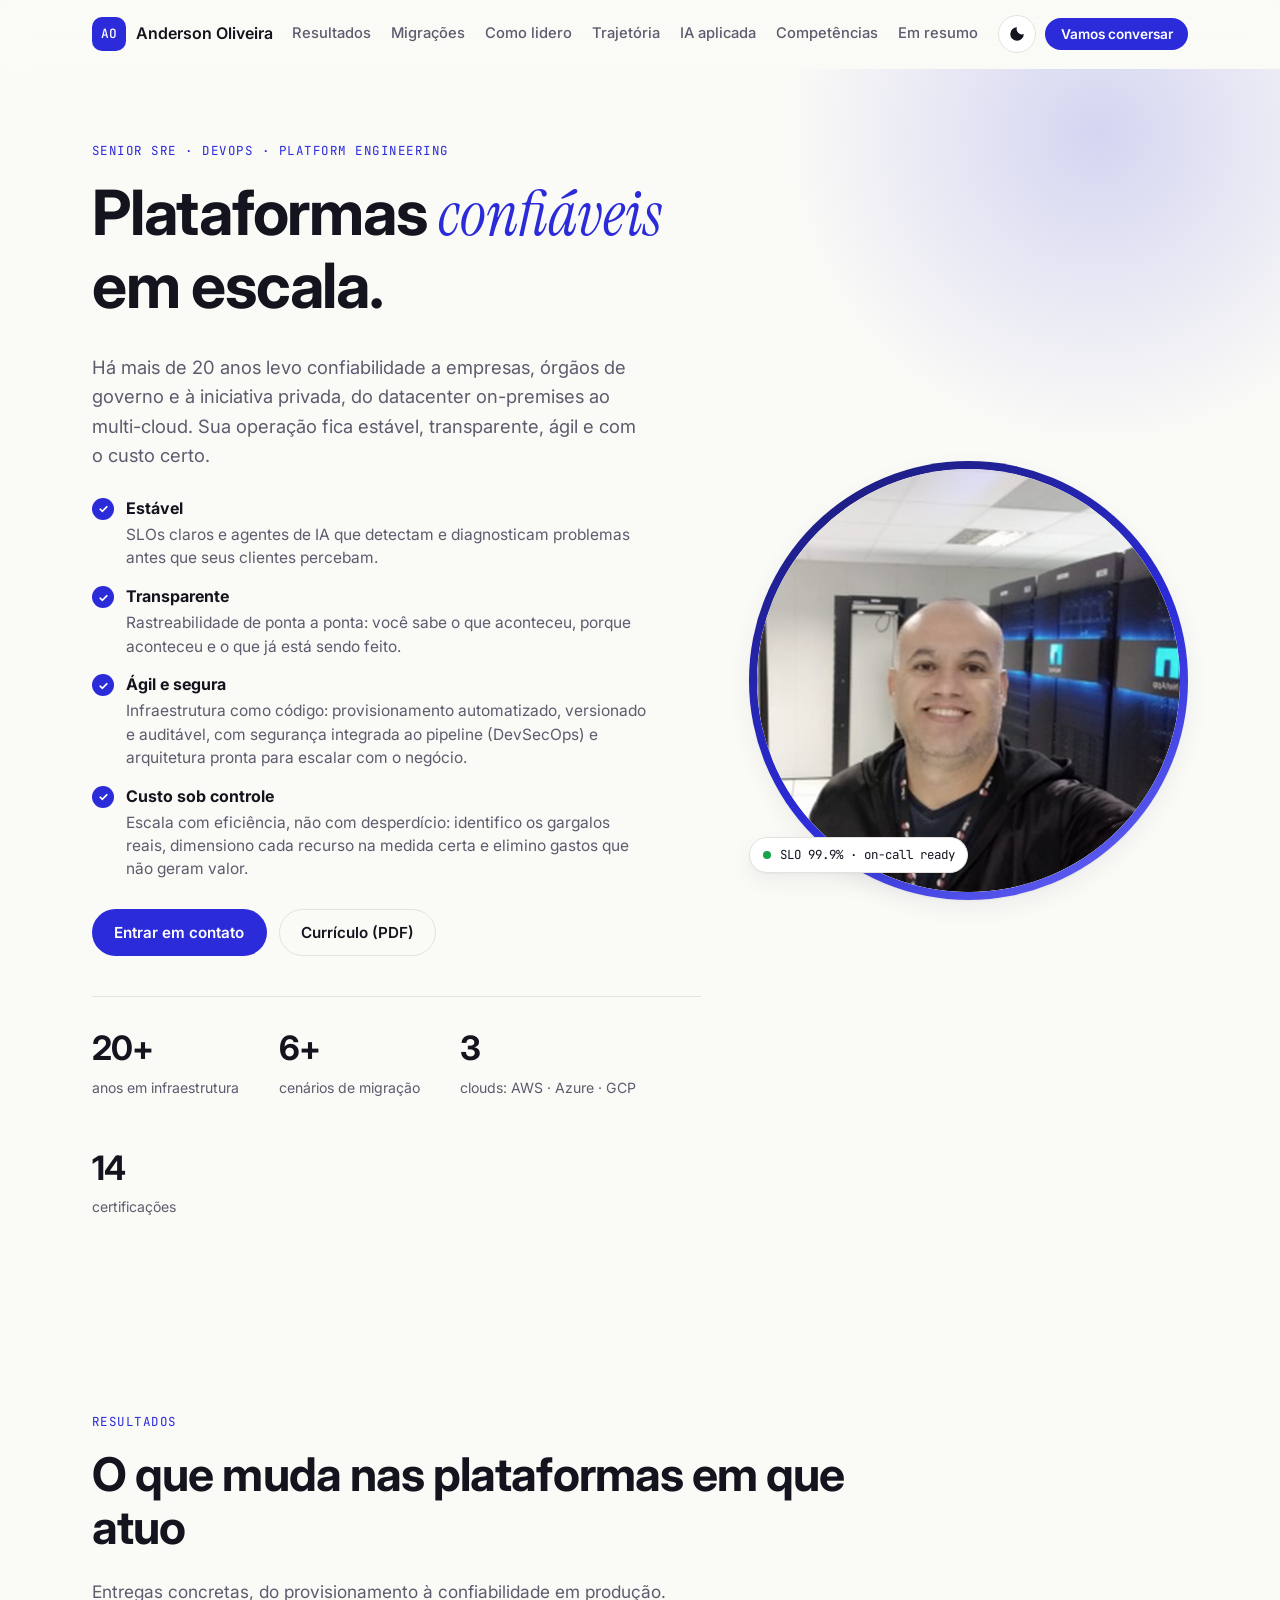
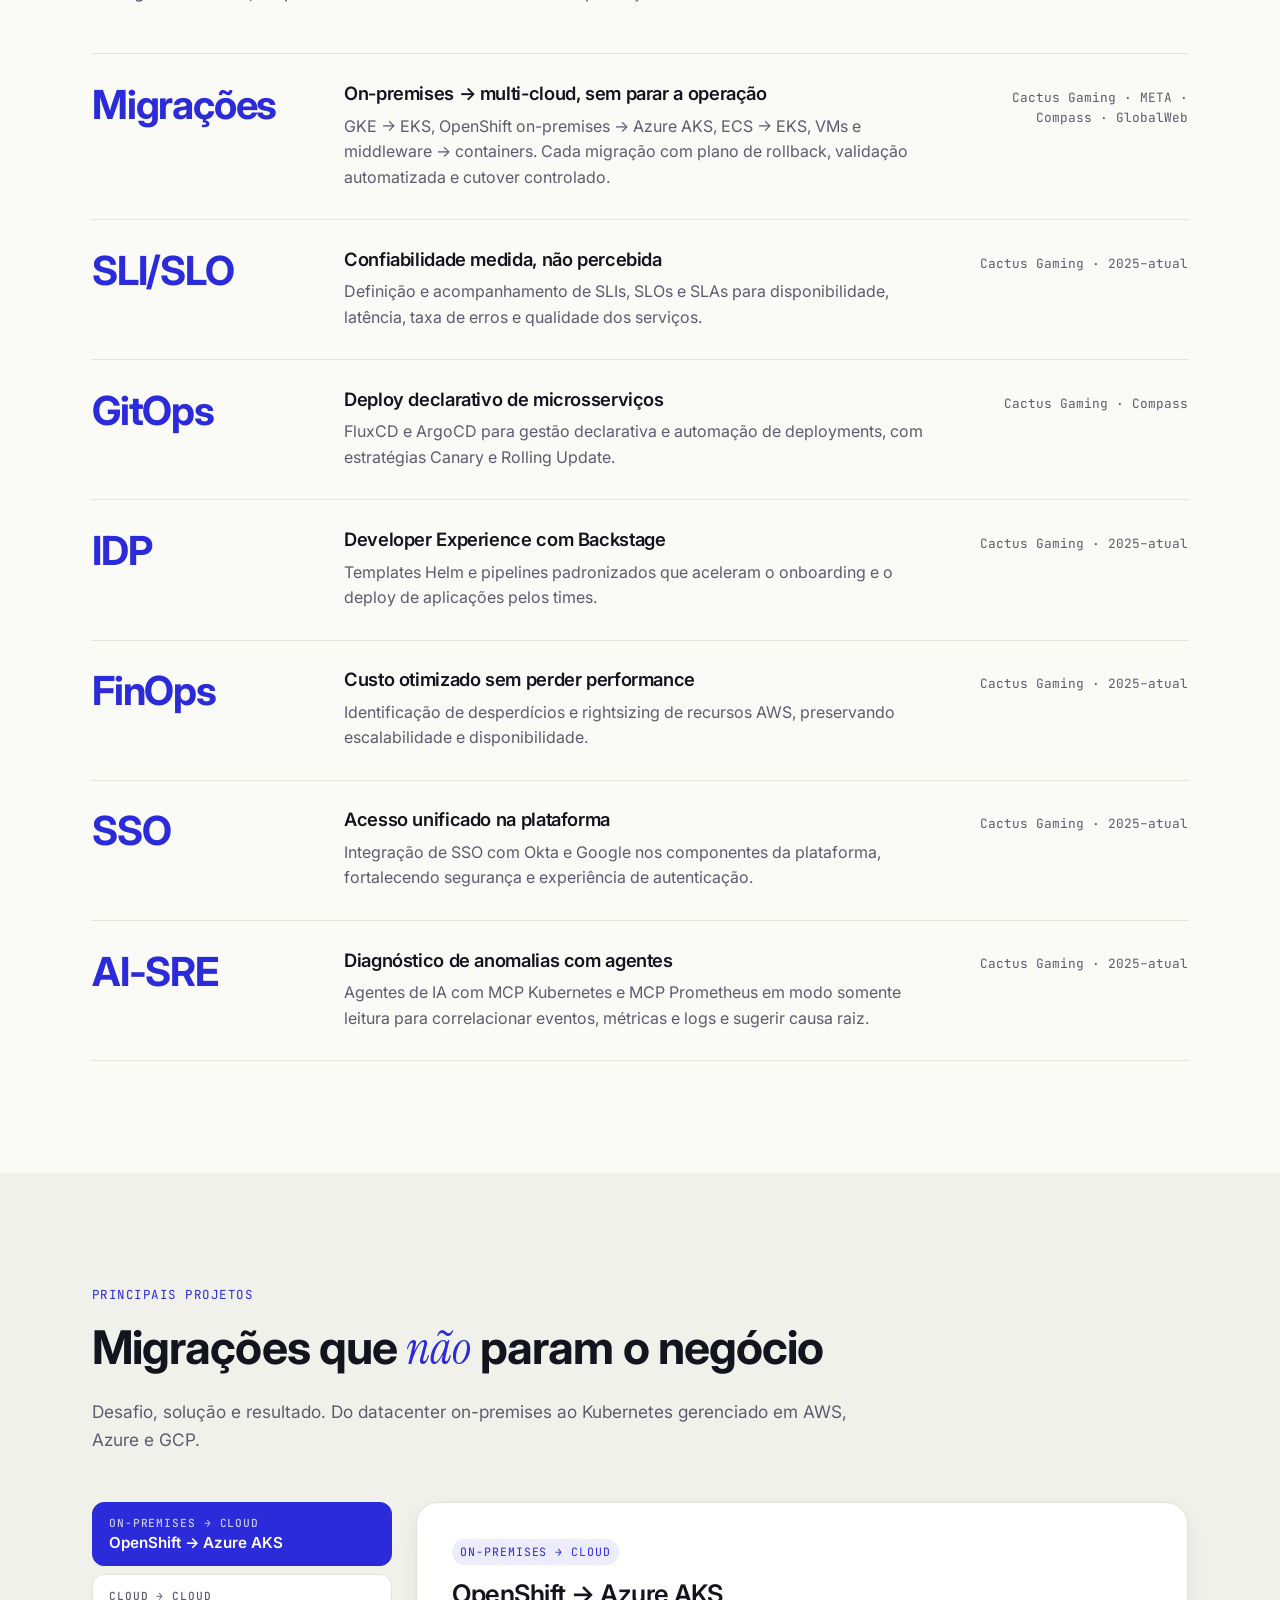
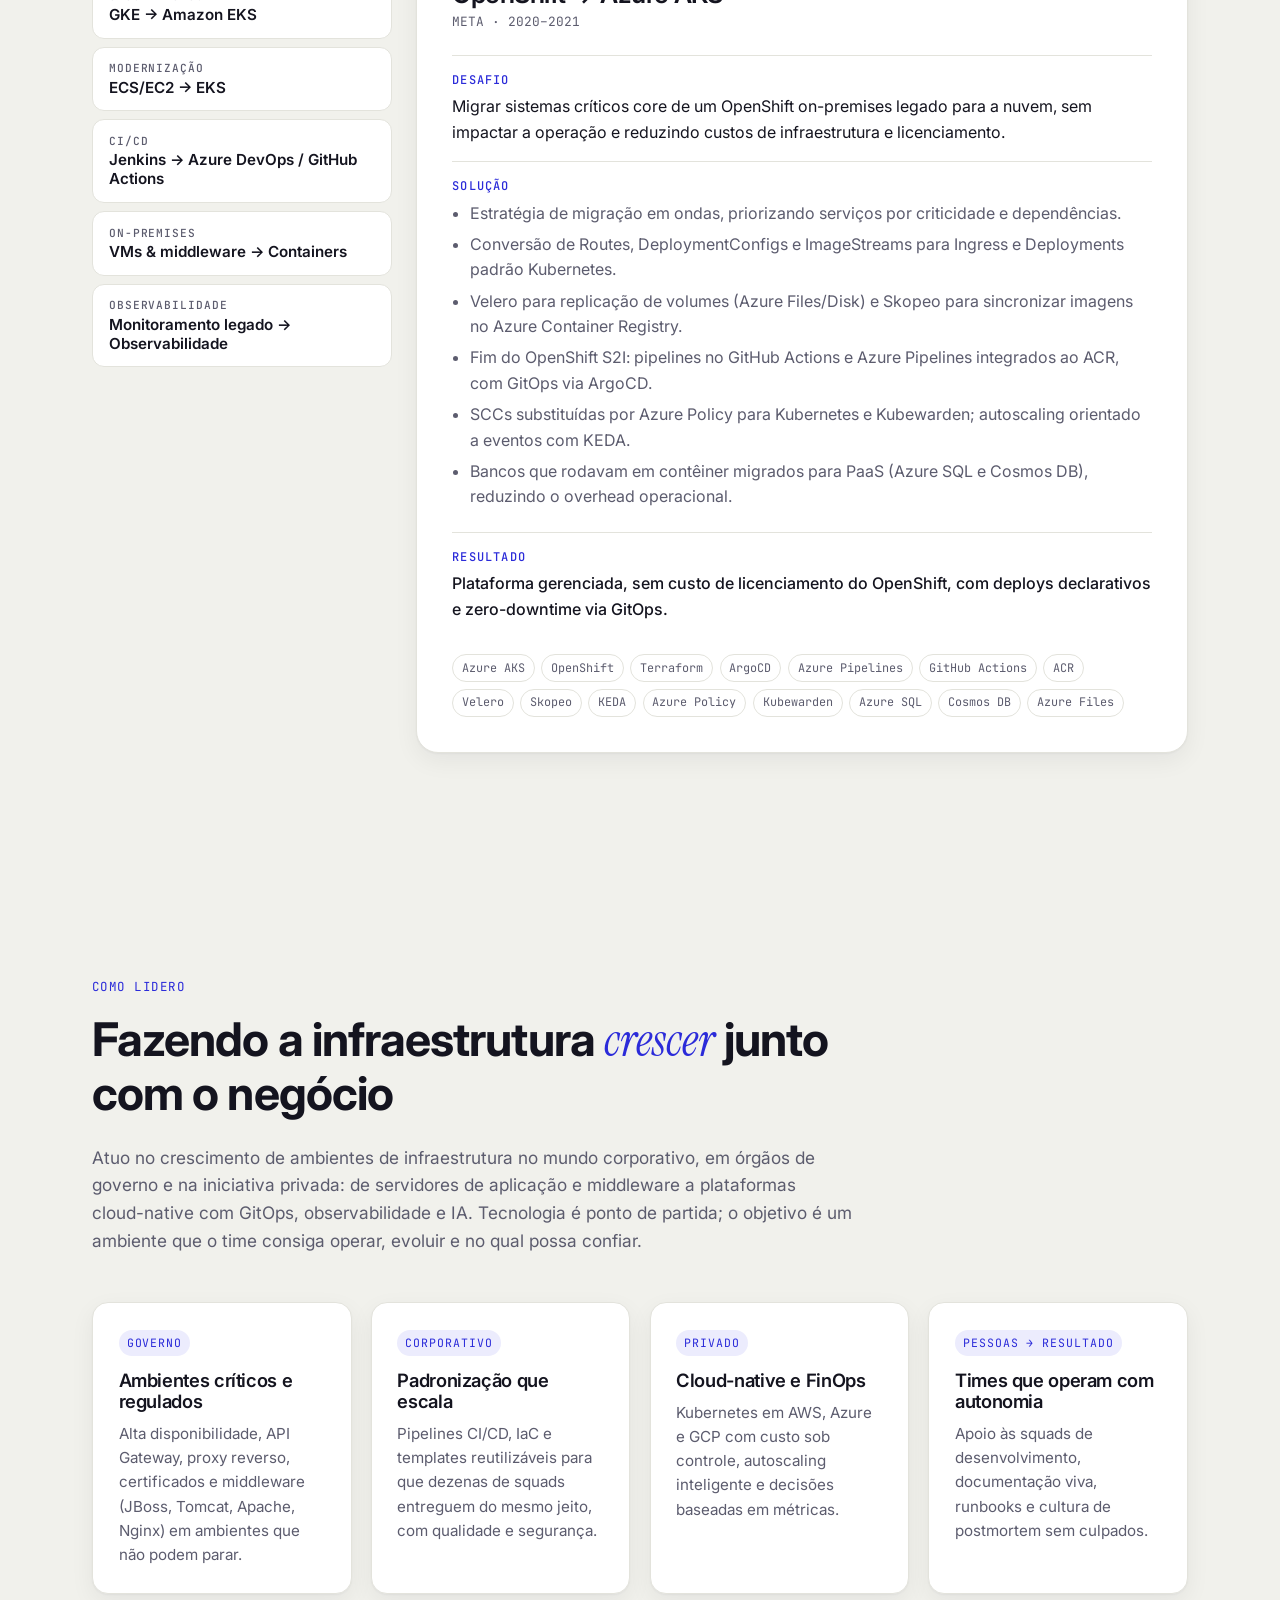
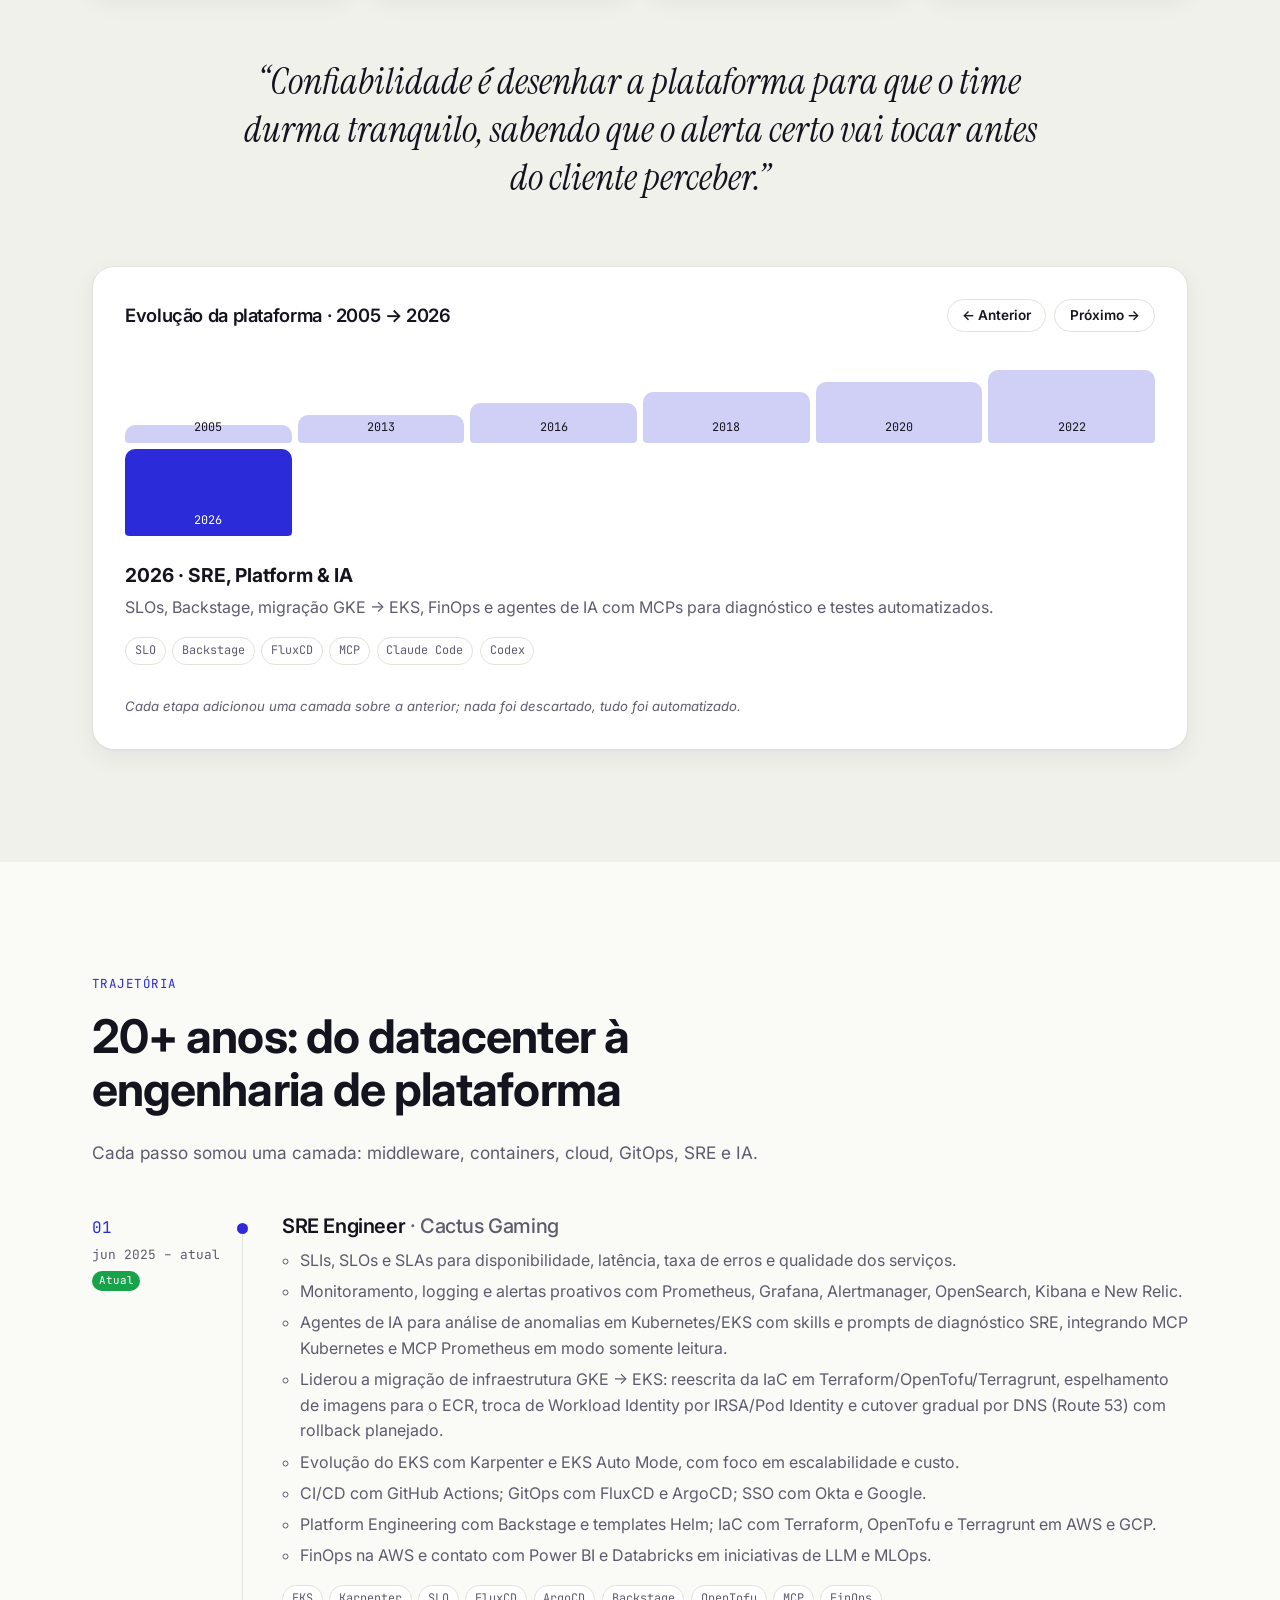
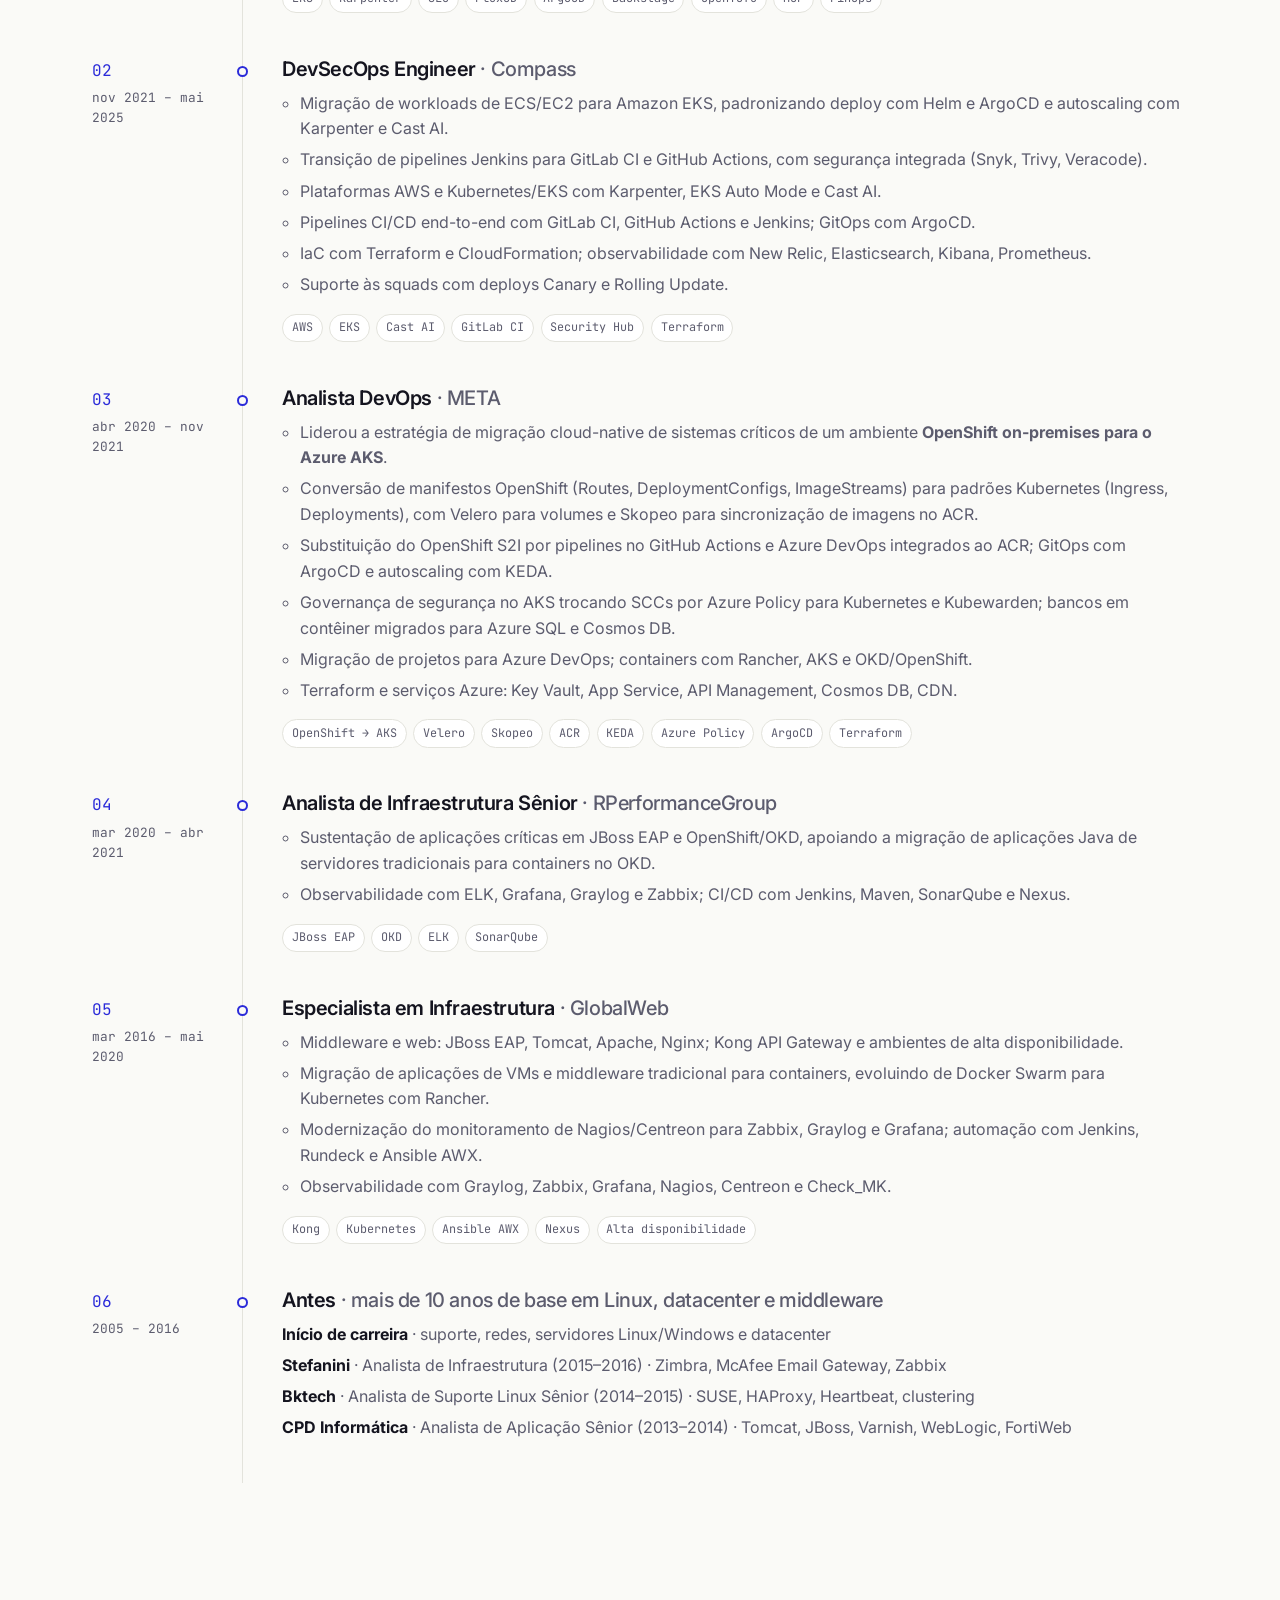
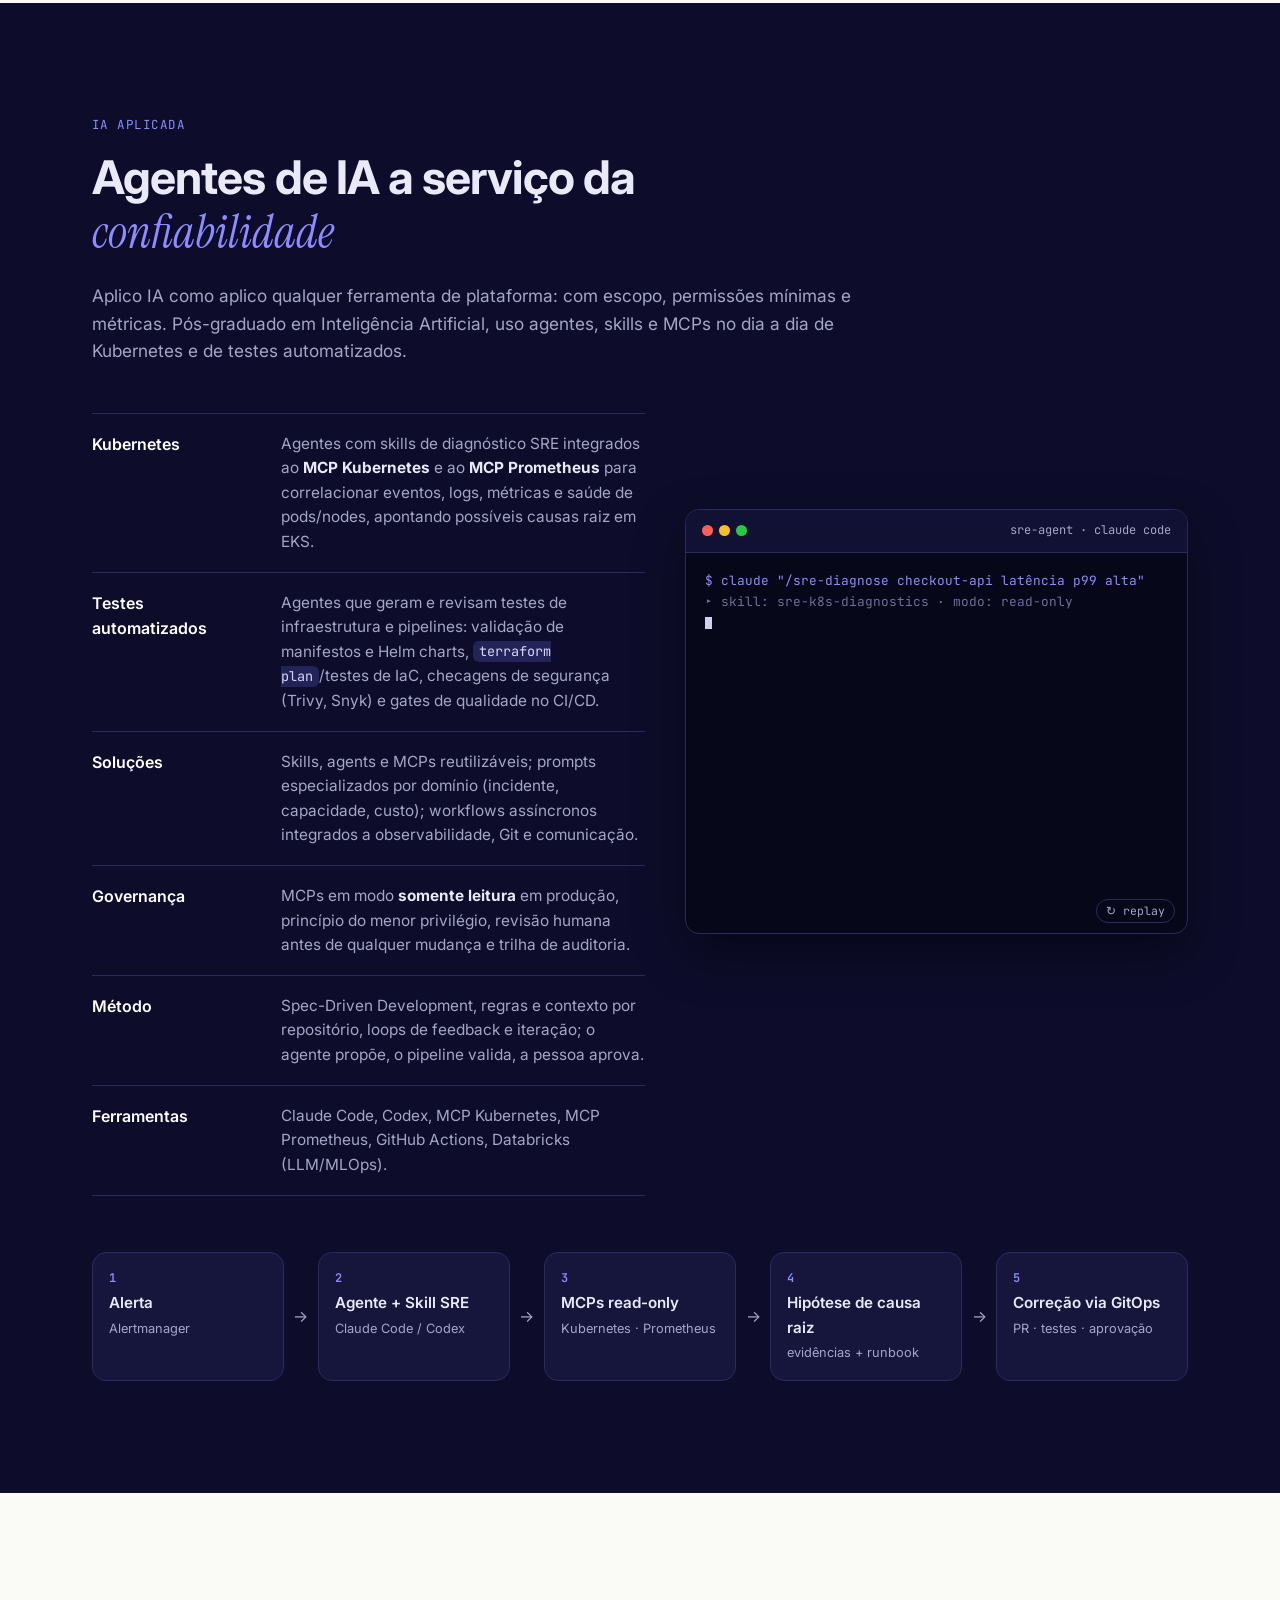
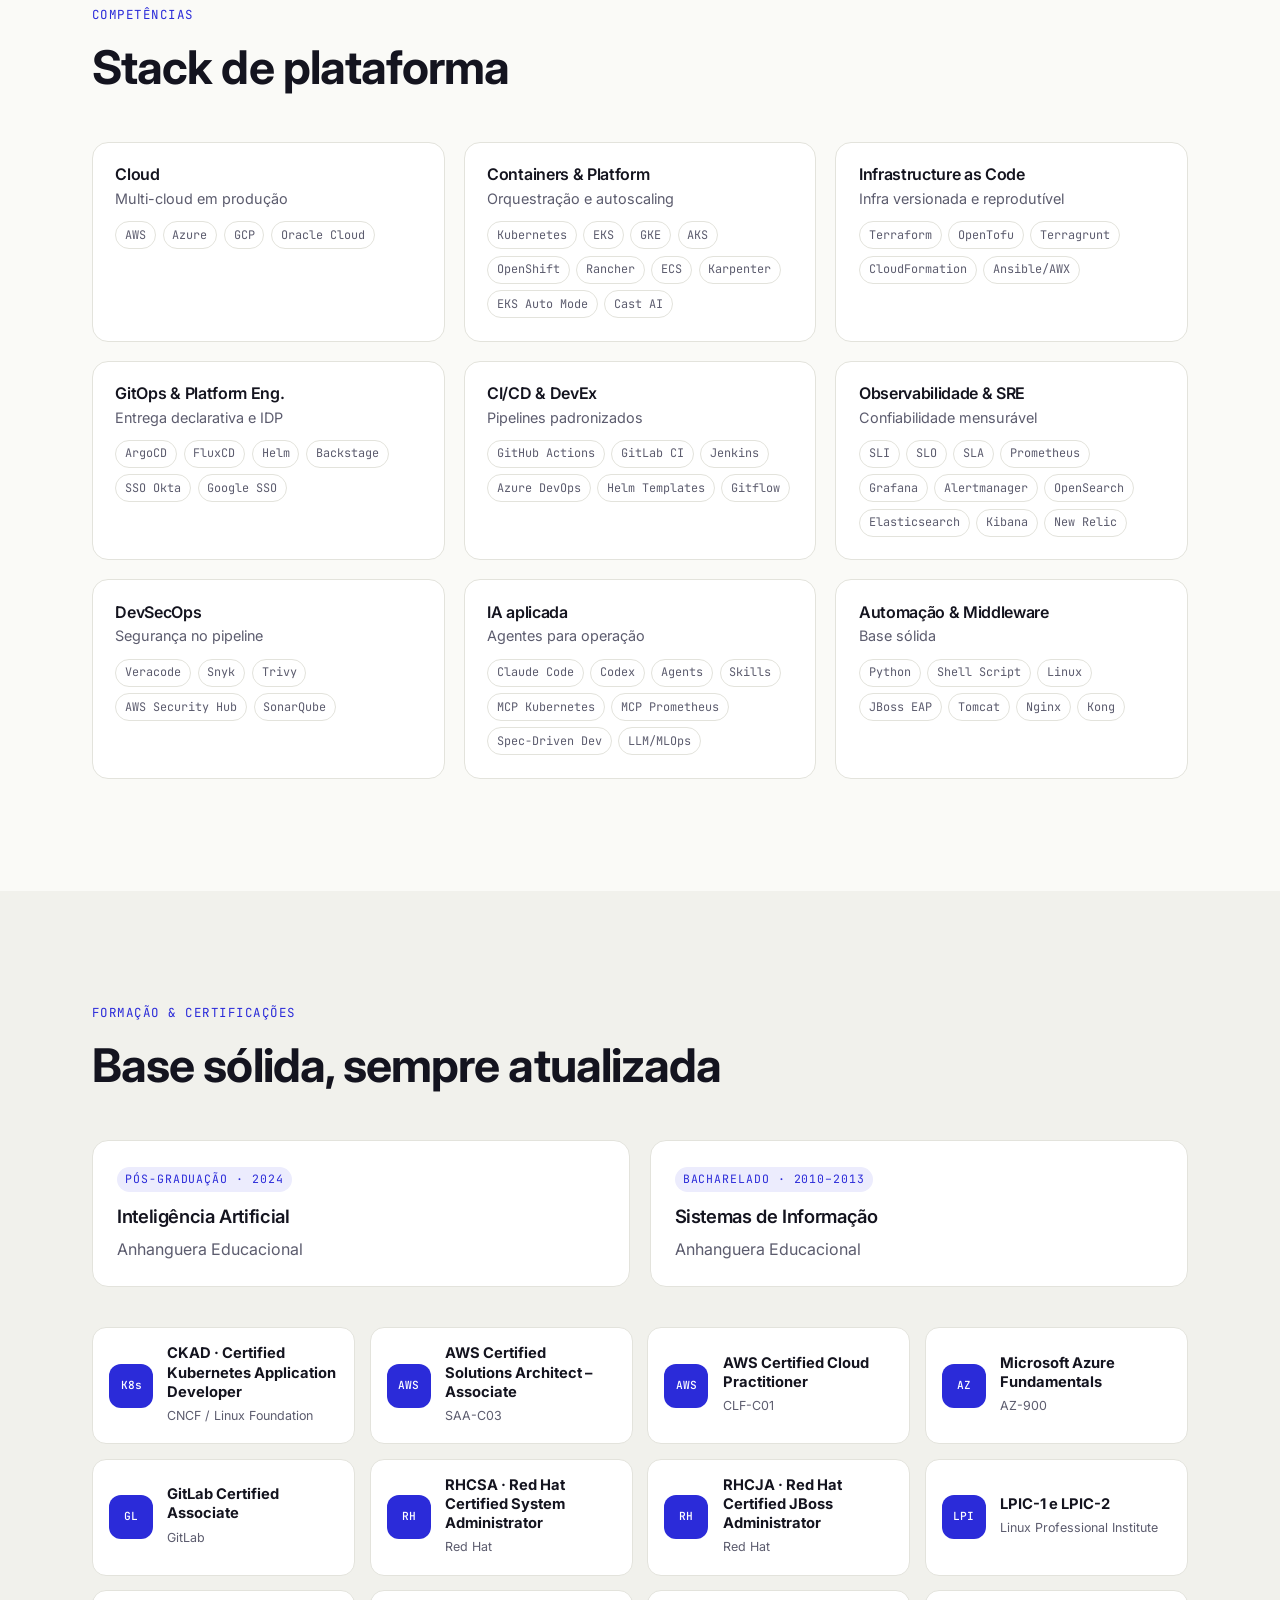
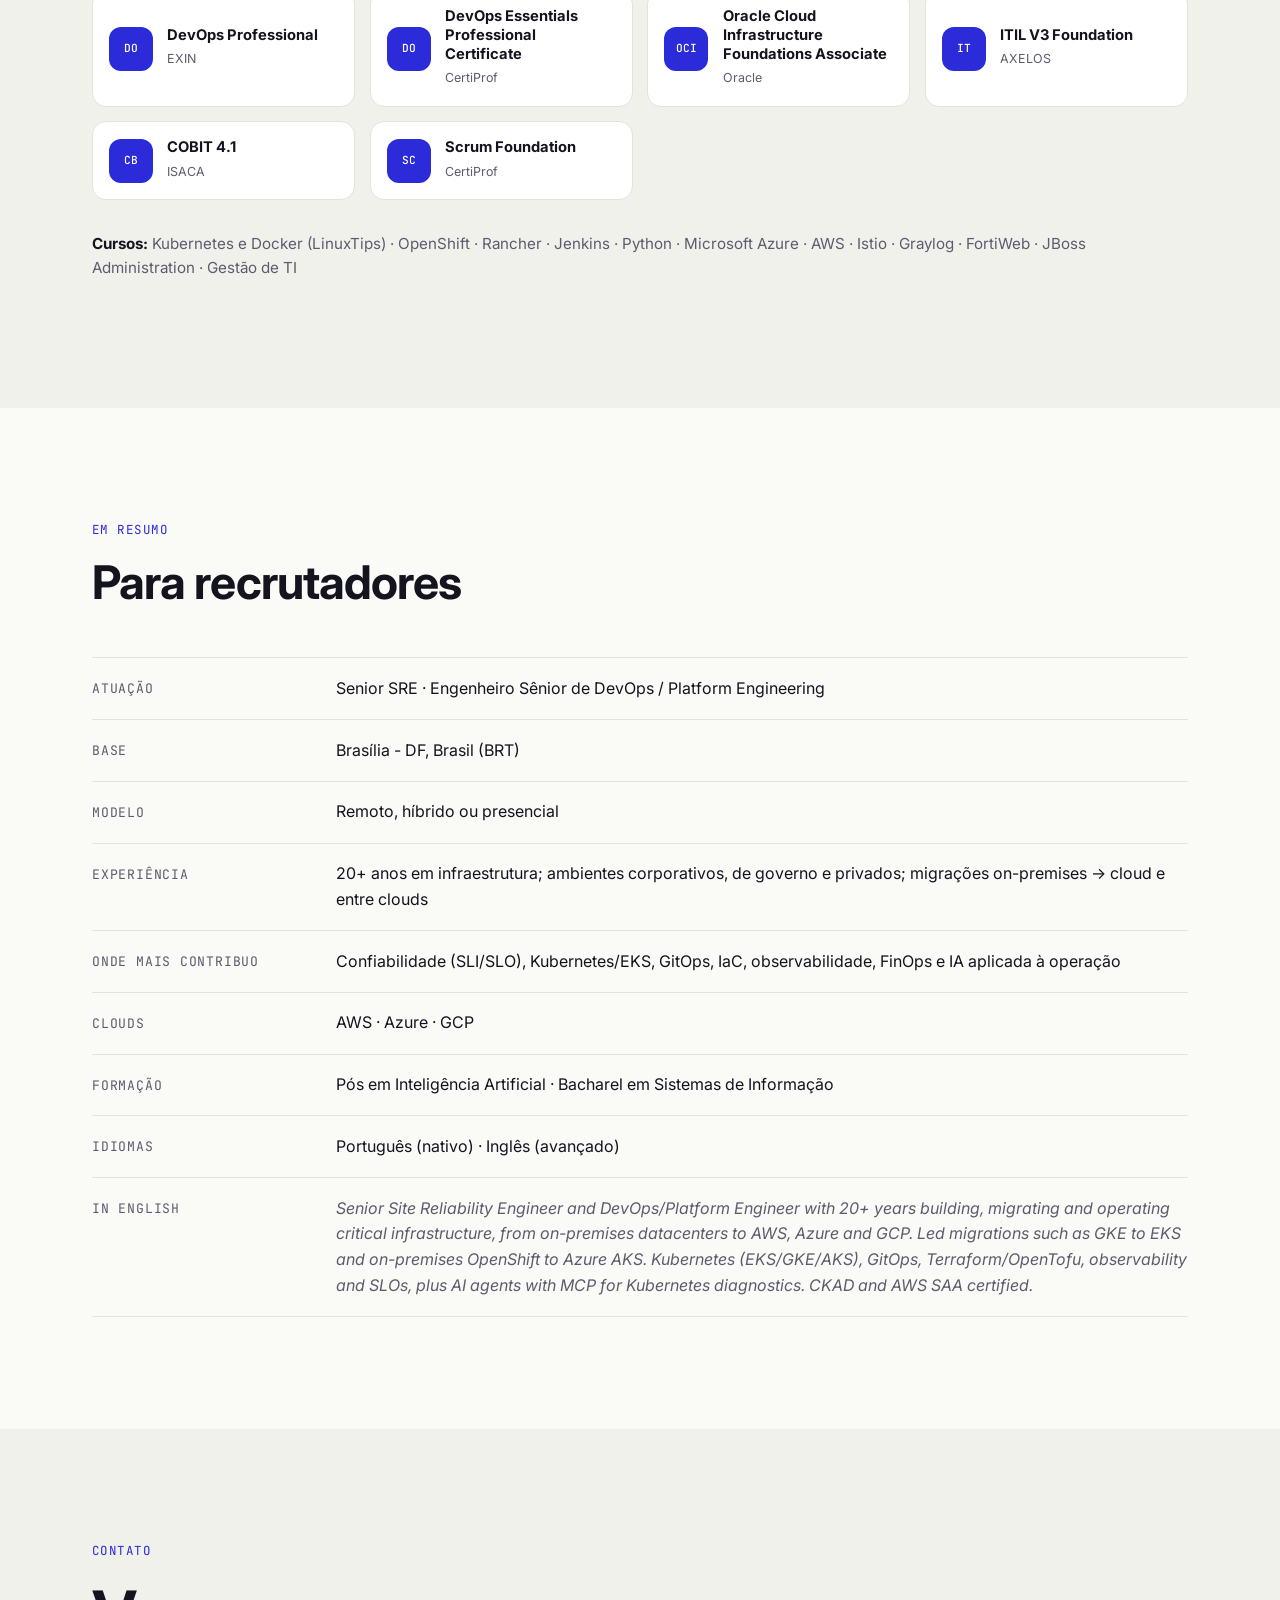
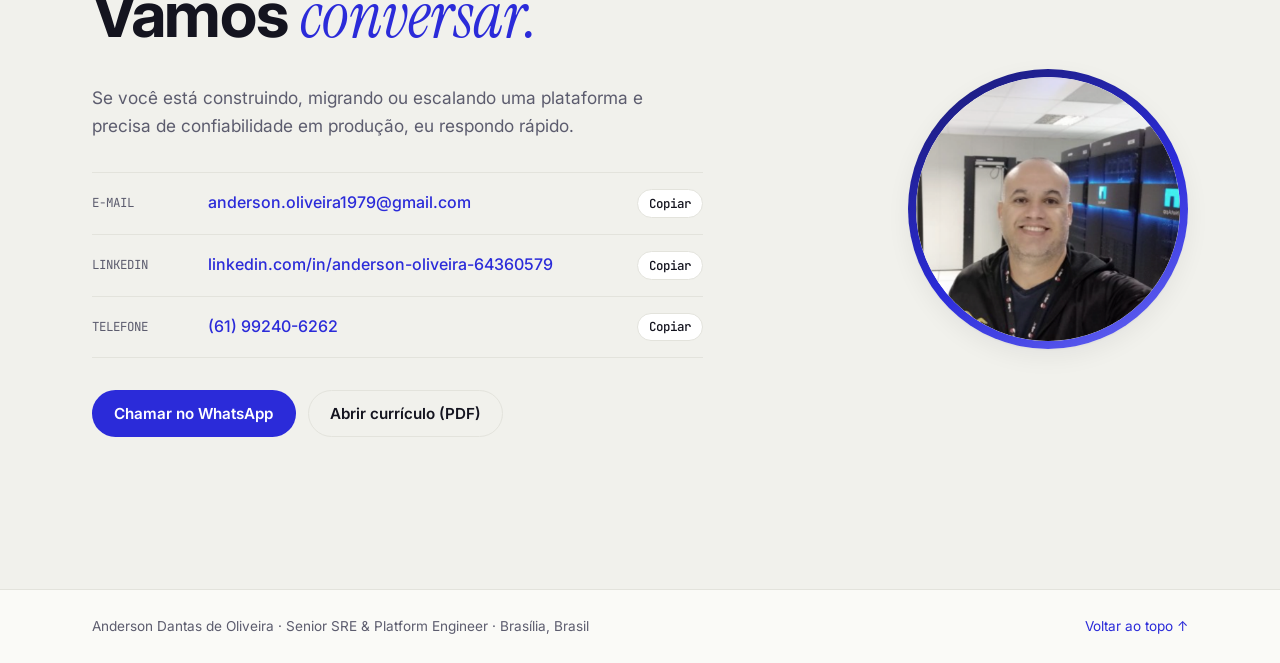
==== site/index.html @ 544aee78 "gitpush" ====
<!doctype html>
<html lang="pt-BR">
<head>
  <meta charset="utf-8">
  <meta name="viewport" content="width=device-width, initial-scale=1, viewport-fit=cover">
  <title>Anderson Oliveira · Senior SRE &amp; Platform Engineer</title>
  <meta name="description" content="Anderson Dantas de Oliveira, Senior SRE e Engenheiro Sênior de DevOps/Platform. Plataformas confiáveis em escala com Kubernetes, Cloud, GitOps, observabilidade e IA aplicada.">
  <meta name="theme-color" content="#2B2BD9">
  <meta property="og:title" content="Anderson Oliveira · Senior SRE &amp; Platform Engineer">
  <meta property="og:description" content="Plataformas confiáveis em escala: Kubernetes, Cloud, GitOps, SRE e IA aplicada à operação.">
  <meta property="og:locale" content="pt_BR">
  <link rel="preconnect" href="https://fonts.googleapis.com">
  <link rel="preconnect" href="https://fonts.gstatic.com" crossorigin>
  <link href="https://fonts.googleapis.com/css2?family=Instrument+Serif:ital@0;1&family=Inter:wght@400;500;600;700&family=JetBrains+Mono:wght@400;500&display=swap" rel="stylesheet">
  <link rel="stylesheet" href="css/style.css">
</head>
<body>

<header class="nav" id="topo">
  <div class="container nav__inner">
    <a href="#inicio" class="nav__brand" aria-label="Início">
      <span class="nav__logo">AO</span>
      <span>Anderson Oliveira</span>
    </a>
    <nav class="nav__links" id="navLinks" aria-label="Seções">
      <a href="#resultados">Resultados</a>
      <a href="#migracoes">Migrações</a>
      <a href="#lideranca">Como lidero</a>
      <a href="#trajetoria">Trajetória</a>
      <a href="#ia">IA aplicada</a>
      <a href="#competencias">Competências</a>
      <a href="#recrutadores">Em resumo</a>
    </nav>
    <div class="nav__actions">
      <button class="icon-btn" id="themeToggle" aria-label="Alternar tema claro/escuro">
        <svg viewBox="0 0 24 24" width="18" height="18" aria-hidden="true"><path fill="currentColor" d="M12 3a9 9 0 1 0 9 9 7 7 0 0 1-9-9z"/></svg>
      </button>
      <a href="#contato" class="btn btn--primary btn--sm">Vamos conversar</a>
      <button class="icon-btn nav__burger" id="navBurger" aria-label="Abrir menu" aria-expanded="false">
        <span></span><span></span><span></span>
      </button>
    </div>
  </div>
</header>

<main>

  <!-- HERO -->
  <section class="hero" id="inicio">
    <div class="container hero__grid">
      <div class="hero__text reveal">
        <p class="kicker">Senior SRE · DevOps · Platform Engineering</p>
        <h1>Plataformas <em>confiáveis</em> em escala.</h1>
        <p class="lead">
          Há mais de 20 anos levo confiabilidade a empresas, órgãos de governo e à iniciativa privada,
          do datacenter on-premises ao multi-cloud. Sua operação fica estável, transparente, ágil e com o custo certo.
        </p>
        <ul class="promises">
          <li>
            <strong>Estável</strong>
            <span>SLOs claros e agentes de IA que detectam e diagnosticam problemas antes que seus clientes percebam.</span>
          </li>
          <li>
            <strong>Transparente</strong>
            <span>Rastreabilidade de ponta a ponta: você sabe o que aconteceu, porque aconteceu e o que já está sendo feito.</span>
          </li>
          <li>
            <strong>Ágil e segura</strong>
            <span>Infraestrutura como código: provisionamento automatizado, versionado e auditável, com segurança integrada ao pipeline (DevSecOps) e arquitetura pronta para escalar com o negócio.</span>
          </li>
          <li>
            <strong>Custo sob controle</strong>
            <span>Escala com eficiência, não com desperdício: identifico os gargalos reais, dimensiono cada recurso na medida certa e elimino gastos que não geram valor.</span>
          </li>
        </ul>
        <div class="hero__cta">
          <a href="#contato" class="btn btn--primary">Entrar em contato</a>
          <a href="assets/Anderson_Curriculo.pdf" class="btn btn--ghost" target="_blank" rel="noopener">Currículo (PDF)</a>
        </div>
        <ul class="hero__stats">
          <li><strong data-count="20" data-suffix="+">20+</strong><span>anos em infraestrutura</span></li>
          <li><strong data-count="6" data-suffix="+">6+</strong><span>cenários de migração</span></li>
          <li><strong data-count="3">3</strong><span>clouds: AWS · Azure · GCP</span></li>
          <li><strong data-count="14">14</strong><span>certificações</span></li>
        </ul>
      </div>
      <div class="hero__photo reveal">
        <div class="photo-frame">
          <img src="assets/anderson.png" alt="Foto de Anderson Dantas de Oliveira" id="heroPhoto">
          <div class="photo-fallback" aria-hidden="true">AO</div>
        </div>
        <div class="status-chip">
          <span class="dot"></span> SLO 99.9% · on-call ready
        </div>
      </div>
    </div>
  </section>

  <!-- RESULTADOS -->
  <section class="section" id="resultados">
    <div class="container">
      <header class="section__head reveal">
        <p class="kicker">Resultados</p>
        <h2>O que muda nas plataformas em que atuo</h2>
        <p class="section__sub">Entregas concretas, do provisionamento à confiabilidade em produção.</p>
      </header>

      <div class="results">
        <article class="result reveal">
          <div class="result__big">Migrações</div>
          <div class="result__body">
            <h3>On-premises → multi-cloud, sem parar a operação</h3>
            <p>GKE → EKS, OpenShift on-premises → Azure AKS, ECS → EKS, VMs e middleware → containers. Cada migração com plano de rollback, validação automatizada e cutover controlado.</p>
          </div>
          <div class="result__where">Cactus Gaming · META · Compass · GlobalWeb</div>
        </article>
        <article class="result reveal">
          <div class="result__big">SLI/SLO</div>
          <div class="result__body">
            <h3>Confiabilidade medida, não percebida</h3>
            <p>Definição e acompanhamento de SLIs, SLOs e SLAs para disponibilidade, latência, taxa de erros e qualidade dos serviços.</p>
          </div>
          <div class="result__where">Cactus Gaming · 2025–atual</div>
        </article>
        <article class="result reveal">
          <div class="result__big">GitOps</div>
          <div class="result__body">
            <h3>Deploy declarativo de microsserviços</h3>
            <p>FluxCD e ArgoCD para gestão declarativa e automação de deployments, com estratégias Canary e Rolling Update.</p>
          </div>
          <div class="result__where">Cactus Gaming · Compass</div>
        </article>
        <article class="result reveal">
          <div class="result__big">IDP</div>
          <div class="result__body">
            <h3>Developer Experience com Backstage</h3>
            <p>Templates Helm e pipelines padronizados que aceleram o onboarding e o deploy de aplicações pelos times.</p>
          </div>
          <div class="result__where">Cactus Gaming · 2025–atual</div>
        </article>
        <article class="result reveal">
          <div class="result__big">FinOps</div>
          <div class="result__body">
            <h3>Custo otimizado sem perder performance</h3>
            <p>Identificação de desperdícios e rightsizing de recursos AWS, preservando escalabilidade e disponibilidade.</p>
          </div>
          <div class="result__where">Cactus Gaming · 2025–atual</div>
        </article>
        <article class="result reveal">
          <div class="result__big">SSO</div>
          <div class="result__body">
            <h3>Acesso unificado na plataforma</h3>
            <p>Integração de SSO com Okta e Google nos componentes da plataforma, fortalecendo segurança e experiência de autenticação.</p>
          </div>
          <div class="result__where">Cactus Gaming · 2025–atual</div>
        </article>
        <article class="result reveal">
          <div class="result__big">AI-SRE</div>
          <div class="result__body">
            <h3>Diagnóstico de anomalias com agentes</h3>
            <p>Agentes de IA com MCP Kubernetes e MCP Prometheus em modo somente leitura para correlacionar eventos, métricas e logs e sugerir causa raiz.</p>
          </div>
          <div class="result__where">Cactus Gaming · 2025–atual</div>
        </article>
      </div>
    </div>
  </section>

  <!-- MIGRAÇÕES -->
  <section class="section section--alt" id="migracoes">
    <div class="container">
      <header class="section__head reveal">
        <p class="kicker">Principais projetos</p>
        <h2>Migrações que <em>não</em> param o negócio</h2>
        <p class="section__sub">Desafio, solução e resultado. Do datacenter on-premises ao Kubernetes gerenciado em AWS, Azure e GCP.</p>
      </header>
      <div class="mig reveal">
        <div class="mig__tabs" id="migTabs" role="tablist" aria-label="Projetos de migração"></div>
        <article class="mig__panel" id="migPanel" role="tabpanel" aria-live="polite"></article>
      </div>
    </div>
  </section>

  <!-- LIDERANÇA -->
  <section class="section section--alt" id="lideranca">
    <div class="container">
      <header class="section__head reveal">
        <p class="kicker">Como lidero</p>
        <h2>Fazendo a infraestrutura <em>crescer</em> junto com o negócio</h2>
        <p class="section__sub">
          Atuo no crescimento de ambientes de infraestrutura no mundo corporativo, em órgãos de governo
          e na iniciativa privada: de servidores de aplicação e middleware a plataformas cloud-native com
          GitOps, observabilidade e IA. Tecnologia é ponto de partida; o objetivo é um ambiente que o time
          consiga operar, evoluir e no qual possa confiar.
        </p>
      </header>

      <div class="cards4">
        <article class="card reveal">
          <span class="tag">Governo</span>
          <h3>Ambientes críticos e regulados</h3>
          <p>Alta disponibilidade, API Gateway, proxy reverso, certificados e middleware (JBoss, Tomcat, Apache, Nginx) em ambientes que não podem parar.</p>
        </article>
        <article class="card reveal">
          <span class="tag">Corporativo</span>
          <h3>Padronização que escala</h3>
          <p>Pipelines CI/CD, IaC e templates reutilizáveis para que dezenas de squads entreguem do mesmo jeito, com qualidade e segurança.</p>
        </article>
        <article class="card reveal">
          <span class="tag">Privado</span>
          <h3>Cloud-native e FinOps</h3>
          <p>Kubernetes em AWS, Azure e GCP com custo sob controle, autoscaling inteligente e decisões baseadas em métricas.</p>
        </article>
        <article class="card reveal">
          <span class="tag">Pessoas → resultado</span>
          <h3>Times que operam com autonomia</h3>
          <p>Apoio às squads de desenvolvimento, documentação viva, runbooks e cultura de postmortem sem culpados.</p>
        </article>
      </div>

      <blockquote class="pullquote reveal">
        “Confiabilidade é desenhar a plataforma para que o time durma tranquilo, sabendo que o alerta certo vai tocar antes do cliente perceber.”
      </blockquote>

      <!-- Diagrama interativo de maturidade -->
      <div class="evo reveal" id="evo">
        <div class="evo__head">
          <h3>Evolução da plataforma · 2005 → 2026</h3>
          <div class="evo__ctrl">
            <button class="btn btn--ghost btn--sm" id="evoPrev">← Anterior</button>
            <button class="btn btn--ghost btn--sm" id="evoNext">Próximo →</button>
          </div>
        </div>
        <div class="evo__track" id="evoTrack" role="tablist" aria-label="Marcos da evolução"></div>
        <div class="evo__panel" id="evoPanel" aria-live="polite"></div>
        <p class="evo__note">Cada etapa adicionou uma camada sobre a anterior; nada foi descartado, tudo foi automatizado.</p>
      </div>
    </div>
  </section>

  <!-- TRAJETÓRIA -->
  <section class="section" id="trajetoria">
    <div class="container">
      <header class="section__head reveal">
        <p class="kicker">Trajetória</p>
        <h2>20+ anos: do datacenter à engenharia de plataforma</h2>
        <p class="section__sub">Cada passo somou uma camada: middleware, containers, cloud, GitOps, SRE e IA.</p>
      </header>

      <ol class="timeline">
        <li class="tl reveal">
          <div class="tl__meta"><span class="tl__n">01</span><span class="tl__date">jun 2025 – atual</span><span class="badge">Atual</span></div>
          <div class="tl__body">
            <h3>SRE Engineer <span>· Cactus Gaming</span></h3>
            <ul>
              <li>SLIs, SLOs e SLAs para disponibilidade, latência, taxa de erros e qualidade dos serviços.</li>
              <li>Monitoramento, logging e alertas proativos com Prometheus, Grafana, Alertmanager, OpenSearch, Kibana e New Relic.</li>
              <li>Agentes de IA para análise de anomalias em Kubernetes/EKS com skills e prompts de diagnóstico SRE, integrando MCP Kubernetes e MCP Prometheus em modo somente leitura.</li>
              <li>Liderou a migração de infraestrutura GKE → EKS: reescrita da IaC em Terraform/OpenTofu/Terragrunt, espelhamento de imagens para o ECR, troca de Workload Identity por IRSA/Pod Identity e cutover gradual por DNS (Route 53) com rollback planejado.</li>
              <li>Evolução do EKS com Karpenter e EKS Auto Mode, com foco em escalabilidade e custo.</li>
              <li>CI/CD com GitHub Actions; GitOps com FluxCD e ArgoCD; SSO com Okta e Google.</li>
              <li>Platform Engineering com Backstage e templates Helm; IaC com Terraform, OpenTofu e Terragrunt em AWS e GCP.</li>
              <li>FinOps na AWS e contato com Power BI e Databricks em iniciativas de LLM e MLOps.</li>
            </ul>
            <div class="chips"><span>EKS</span><span>Karpenter</span><span>SLO</span><span>FluxCD</span><span>ArgoCD</span><span>Backstage</span><span>OpenTofu</span><span>MCP</span><span>FinOps</span></div>
          </div>
        </li>
        <li class="tl reveal">
          <div class="tl__meta"><span class="tl__n">02</span><span class="tl__date">nov 2021 – mai 2025</span></div>
          <div class="tl__body">
            <h3>DevSecOps Engineer <span>· Compass</span></h3>
            <ul>
              <li>Migração de workloads de ECS/EC2 para Amazon EKS, padronizando deploy com Helm e ArgoCD e autoscaling com Karpenter e Cast AI.</li>
              <li>Transição de pipelines Jenkins para GitLab CI e GitHub Actions, com segurança integrada (Snyk, Trivy, Veracode).</li>
              <li>Plataformas AWS e Kubernetes/EKS com Karpenter, EKS Auto Mode e Cast AI.</li>
              <li>Pipelines CI/CD end-to-end com GitLab CI, GitHub Actions e Jenkins; GitOps com ArgoCD.</li>
              <li>IaC com Terraform e CloudFormation; observabilidade com New Relic, Elasticsearch, Kibana, Prometheus.</li>
              <li>Suporte às squads com deploys Canary e Rolling Update.</li>
            </ul>
            <div class="chips"><span>AWS</span><span>EKS</span><span>Cast AI</span><span>GitLab CI</span><span>Security Hub</span><span>Terraform</span></div>
          </div>
        </li>
        <li class="tl reveal">
          <div class="tl__meta"><span class="tl__n">03</span><span class="tl__date">abr 2020 – nov 2021</span></div>
          <div class="tl__body">
            <h3>Analista DevOps <span>· META</span></h3>
            <ul>
              <li>Liderou a estratégia de migração cloud-native de sistemas críticos de um ambiente <strong>OpenShift on-premises para o Azure AKS</strong>.</li>
              <li>Conversão de manifestos OpenShift (Routes, DeploymentConfigs, ImageStreams) para padrões Kubernetes (Ingress, Deployments), com Velero para volumes e Skopeo para sincronização de imagens no ACR.</li>
              <li>Substituição do OpenShift S2I por pipelines no GitHub Actions e Azure DevOps integrados ao ACR; GitOps com ArgoCD e autoscaling com KEDA.</li>
              <li>Governança de segurança no AKS trocando SCCs por Azure Policy para Kubernetes e Kubewarden; bancos em contêiner migrados para Azure SQL e Cosmos DB.</li>
              <li>Migração de projetos para Azure DevOps; containers com Rancher, AKS e OKD/OpenShift.</li>
              <li>Terraform e serviços Azure: Key Vault, App Service, API Management, Cosmos DB, CDN.</li>
            </ul>
            <div class="chips"><span>OpenShift → AKS</span><span>Velero</span><span>Skopeo</span><span>ACR</span><span>KEDA</span><span>Azure Policy</span><span>ArgoCD</span><span>Terraform</span></div>
          </div>
        </li>
        <li class="tl reveal">
          <div class="tl__meta"><span class="tl__n">04</span><span class="tl__date">mar 2020 – abr 2021</span></div>
          <div class="tl__body">
            <h3>Analista de Infraestrutura Sênior <span>· RPerformanceGroup</span></h3>
            <ul>
              <li>Sustentação de aplicações críticas em JBoss EAP e OpenShift/OKD, apoiando a migração de aplicações Java de servidores tradicionais para containers no OKD.</li>
              <li>Observabilidade com ELK, Grafana, Graylog e Zabbix; CI/CD com Jenkins, Maven, SonarQube e Nexus.</li>
            </ul>
            <div class="chips"><span>JBoss EAP</span><span>OKD</span><span>ELK</span><span>SonarQube</span></div>
          </div>
        </li>
        <li class="tl reveal">
          <div class="tl__meta"><span class="tl__n">05</span><span class="tl__date">mar 2016 – mai 2020</span></div>
          <div class="tl__body">
            <h3>Especialista em Infraestrutura <span>· GlobalWeb</span></h3>
            <ul>
              <li>Middleware e web: JBoss EAP, Tomcat, Apache, Nginx; Kong API Gateway e ambientes de alta disponibilidade.</li>
              <li>Migração de aplicações de VMs e middleware tradicional para containers, evoluindo de Docker Swarm para Kubernetes com Rancher.</li>
              <li>Modernização do monitoramento de Nagios/Centreon para Zabbix, Graylog e Grafana; automação com Jenkins, Rundeck e Ansible AWX.</li>
              <li>Observabilidade com Graylog, Zabbix, Grafana, Nagios, Centreon e Check_MK.</li>
            </ul>
            <div class="chips"><span>Kong</span><span>Kubernetes</span><span>Ansible AWX</span><span>Nexus</span><span>Alta disponibilidade</span></div>
          </div>
        </li>
        <li class="tl tl--compact reveal">
          <div class="tl__meta"><span class="tl__n">06</span><span class="tl__date">2005 – 2016</span></div>
          <div class="tl__body">
            <h3>Antes <span>· mais de 10 anos de base em Linux, datacenter e middleware</span></h3>
            <ul class="tl__mini">
              <li><strong>Início de carreira</strong> · suporte, redes, servidores Linux/Windows e datacenter</li>
              <li><strong>Stefanini</strong> · Analista de Infraestrutura (2015–2016) · Zimbra, McAfee Email Gateway, Zabbix</li>
              <li><strong>Bktech</strong> · Analista de Suporte Linux Sênior (2014–2015) · SUSE, HAProxy, Heartbeat, clustering</li>
              <li><strong>CPD Informática</strong> · Analista de Aplicação Sênior (2013–2014) · Tomcat, JBoss, Varnish, WebLogic, FortiWeb</li>
            </ul>
          </div>
        </li>
      </ol>
    </div>
  </section>

  <!-- IA APLICADA -->
  <section class="section section--dark" id="ia">
    <div class="container">
      <header class="section__head reveal">
        <p class="kicker">IA aplicada</p>
        <h2>Agentes de IA a serviço da <em>confiabilidade</em></h2>
        <p class="section__sub">
          Aplico IA como aplico qualquer ferramenta de plataforma: com escopo, permissões mínimas e
          métricas. Pós-graduado em Inteligência Artificial, uso agentes, skills e MCPs no dia a dia de
          Kubernetes e de testes automatizados.
        </p>
      </header>

      <div class="ia">
        <dl class="ia__rows reveal">
          <div class="ia__row">
            <dt>Kubernetes</dt>
            <dd>Agentes com skills de diagnóstico SRE integrados ao <strong>MCP Kubernetes</strong> e ao <strong>MCP Prometheus</strong> para correlacionar eventos, logs, métricas e saúde de pods/nodes, apontando possíveis causas raiz em EKS.</dd>
          </div>
          <div class="ia__row">
            <dt>Testes automatizados</dt>
            <dd>Agentes que geram e revisam testes de infraestrutura e pipelines: validação de manifestos e Helm charts, <code>terraform plan</code>/testes de IaC, checagens de segurança (Trivy, Snyk) e gates de qualidade no CI/CD.</dd>
          </div>
          <div class="ia__row">
            <dt>Soluções</dt>
            <dd>Skills, agents e MCPs reutilizáveis; prompts especializados por domínio (incidente, capacidade, custo); workflows assíncronos integrados a observabilidade, Git e comunicação.</dd>
          </div>
          <div class="ia__row">
            <dt>Governança</dt>
            <dd>MCPs em modo <strong>somente leitura</strong> em produção, princípio do menor privilégio, revisão humana antes de qualquer mudança e trilha de auditoria.</dd>
          </div>
          <div class="ia__row">
            <dt>Método</dt>
            <dd>Spec-Driven Development, regras e contexto por repositório, loops de feedback e iteração; o agente propõe, o pipeline valida, a pessoa aprova.</dd>
          </div>
          <div class="ia__row">
            <dt>Ferramentas</dt>
            <dd>Claude Code, Codex, MCP Kubernetes, MCP Prometheus, GitHub Actions, Databricks (LLM/MLOps).</dd>
          </div>
        </dl>

        <div class="term reveal" aria-label="Exemplo ilustrativo de diagnóstico com agente">
          <div class="term__bar">
            <span></span><span></span><span></span>
            <em>sre-agent · claude code</em>
          </div>
          <pre class="term__body" id="termBody"></pre>
          <button class="term__replay" id="termReplay" aria-label="Reexecutar demonstração">↻ replay</button>
        </div>
      </div>

      <div class="flow reveal">
        <div class="flow__step"><span>1</span>Alerta<small>Alertmanager</small></div>
        <div class="flow__arrow" aria-hidden="true">→</div>
        <div class="flow__step"><span>2</span>Agente + Skill SRE<small>Claude Code / Codex</small></div>
        <div class="flow__arrow" aria-hidden="true">→</div>
        <div class="flow__step"><span>3</span>MCPs read-only<small>Kubernetes · Prometheus</small></div>
        <div class="flow__arrow" aria-hidden="true">→</div>
        <div class="flow__step"><span>4</span>Hipótese de causa raiz<small>evidências + runbook</small></div>
        <div class="flow__arrow" aria-hidden="true">→</div>
        <div class="flow__step"><span>5</span>Correção via GitOps<small>PR · testes · aprovação</small></div>
      </div>
    </div>
  </section>

  <!-- COMPETÊNCIAS -->
  <section class="section" id="competencias">
    <div class="container">
      <header class="section__head reveal">
        <p class="kicker">Competências</p>
        <h2>Stack de plataforma</h2>
      </header>
      <div class="skills" id="skills"></div>
    </div>
  </section>

  <!-- FORMAÇÃO & CERTIFICAÇÕES -->
  <section class="section section--alt" id="certificacoes">
    <div class="container">
      <header class="section__head reveal">
        <p class="kicker">Formação &amp; certificações</p>
        <h2>Base sólida, sempre atualizada</h2>
      </header>

      <div class="edu reveal">
        <article class="edu__item">
          <span class="tag">Pós-graduação · 2024</span>
          <h3>Inteligência Artificial</h3>
          <p>Anhanguera Educacional</p>
        </article>
        <article class="edu__item">
          <span class="tag">Bacharelado · 2010–2013</span>
          <h3>Sistemas de Informação</h3>
          <p>Anhanguera Educacional</p>
        </article>
      </div>

      <div class="certs" id="certs"></div>
      <p class="courses reveal"><strong>Cursos:</strong> Kubernetes e Docker (LinuxTips) · OpenShift · Rancher · Jenkins · Python · Microsoft Azure · AWS · Istio · Graylog · FortiWeb · JBoss Administration · Gestão de TI</p>
    </div>
  </section>

  <!-- EM RESUMO -->
  <section class="section" id="recrutadores">
    <div class="container">
      <header class="section__head reveal">
        <p class="kicker">Em resumo</p>
        <h2>Para recrutadores</h2>
      </header>
      <dl class="summary reveal">
        <div><dt>Atuação</dt><dd>Senior SRE · Engenheiro Sênior de DevOps / Platform Engineering</dd></div>
        <div><dt>Base</dt><dd>Brasília - DF, Brasil (BRT)</dd></div>
        <div><dt>Modelo</dt><dd>Remoto, híbrido ou presencial</dd></div>
        <div><dt>Experiência</dt><dd>20+ anos em infraestrutura; ambientes corporativos, de governo e privados; migrações on-premises → cloud e entre clouds</dd></div>
        <div><dt>Onde mais contribuo</dt><dd>Confiabilidade (SLI/SLO), Kubernetes/EKS, GitOps, IaC, observabilidade, FinOps e IA aplicada à operação</dd></div>
        <div><dt>Clouds</dt><dd>AWS · Azure · GCP</dd></div>
        <div><dt>Formação</dt><dd>Pós em Inteligência Artificial · Bacharel em Sistemas de Informação</dd></div>
        <div><dt>Idiomas</dt><dd>Português (nativo) · Inglês (avançado)</dd></div>
        <div class="summary__en"><dt>In English</dt><dd>Senior Site Reliability Engineer and DevOps/Platform Engineer with 20+ years building, migrating and operating critical infrastructure, from on-premises datacenters to AWS, Azure and GCP. Led migrations such as GKE to EKS and on-premises OpenShift to Azure AKS. Kubernetes (EKS/GKE/AKS), GitOps, Terraform/OpenTofu, observability and SLOs, plus AI agents with MCP for Kubernetes diagnostics. CKAD and AWS SAA certified.</dd></div>
      </dl>
    </div>
  </section>

  <!-- CONTATO -->
  <section class="section contact" id="contato">
    <div class="container contact__grid">
      <div class="reveal">
        <p class="kicker">Contato</p>
        <h2>Vamos <em>conversar.</em></h2>
        <p class="section__sub">Se você está construindo, migrando ou escalando uma plataforma e precisa de confiabilidade em produção, eu respondo rápido.</p>

        <ul class="contact__list">
          <li>
            <span class="contact__label">E-mail</span>
            <a href="mailto:anderson.oliveira1979@gmail.com">anderson.oliveira1979@gmail.com</a>
            <button class="copy" data-copy="anderson.oliveira1979@gmail.com">Copiar</button>
          </li>
          <li>
            <span class="contact__label">LinkedIn</span>
            <a href="https://www.linkedin.com/in/anderson-oliveira-64360579" target="_blank" rel="noopener">linkedin.com/in/anderson-oliveira-64360579</a>
            <button class="copy" data-copy="https://www.linkedin.com/in/anderson-oliveira-64360579">Copiar</button>
          </li>
          <li>
            <span class="contact__label">Telefone</span>
            <a href="tel:+5561992406262">(61) 99240-6262</a>
            <button class="copy" data-copy="+55 61 99240-6262">Copiar</button>
          </li>
        </ul>

        <div class="hero__cta">
          <a class="btn btn--primary" href="https://wa.me/5561992406262" target="_blank" rel="noopener">Chamar no WhatsApp</a>
          <a class="btn btn--ghost" href="assets/Anderson_Curriculo.pdf" target="_blank" rel="noopener">Abrir currículo (PDF)</a>
        </div>
      </div>
      <div class="contact__photo reveal">
        <div class="photo-frame photo-frame--sm">
          <img src="assets/anderson.png" alt="Anderson Dantas de Oliveira">
          <div class="photo-fallback" aria-hidden="true">AO</div>
        </div>
      </div>
    </div>
  </section>

</main>

<footer class="footer">
  <div class="container footer__inner">
    <p>Anderson Dantas de Oliveira · Senior SRE &amp; Platform Engineer · Brasília, Brasil</p>
    <a href="#inicio">Voltar ao topo ↑</a>
  </div>
</footer>

<div class="toast" id="toast" role="status" aria-live="polite"></div>
<script src="js/main.js"></script>
</body>
</html>
---- site/css/style.css ----
/* ============ Tokens ============ */
:root {
  --brand: #2B2BD9;
  --brand-2: #5B5BF0;
  --brand-soft: #ECECFD;
  --ok: #17a34a;

  --bg: #FAFAF7;
  --bg-alt: #F1F1EC;
  --surface: #FFFFFF;
  --text: #14141F;
  --muted: #5C5C6E;
  --line: #E3E3DC;

  --dark-bg: #0D0D2B;
  --dark-surface: #16163D;
  --dark-text: #E9E9F7;
  --dark-muted: #A5A5C8;
  --dark-line: #2A2A5C;

  --serif: "Instrument Serif", Georgia, serif;
  --sans: "Inter", system-ui, -apple-system, "Segoe UI", sans-serif;
  --mono: "JetBrains Mono", ui-monospace, Menlo, monospace;

  --radius: 16px;
  --shadow: 0 1px 2px rgba(20,20,40,.04), 0 8px 24px rgba(20,20,40,.06);
  --container: 1160px;
}

:root[data-theme="dark"] {
  --brand-soft: #1E1E52;
  --bg: #0A0A1F;
  --bg-alt: #101030;
  --surface: #15153A;
  --text: #ECECF8;
  --muted: #A3A3C2;
  --line: #26265A;
  --shadow: 0 1px 2px rgba(0,0,0,.3), 0 8px 24px rgba(0,0,0,.3);
}
@media (prefers-color-scheme: dark) {
  :root:not([data-theme="light"]) {
    --brand-soft: #1E1E52;
    --bg: #0A0A1F;
    --bg-alt: #101030;
    --surface: #15153A;
    --text: #ECECF8;
    --muted: #A3A3C2;
    --line: #26265A;
    --shadow: 0 1px 2px rgba(0,0,0,.3), 0 8px 24px rgba(0,0,0,.3);
  }
}

/* ============ Base ============ */
*, *::before, *::after { box-sizing: border-box; }
html { scroll-behavior: smooth; scroll-padding-top: 80px; }
body {
  margin: 0;
  font-family: var(--sans);
  font-size: 16px;
  line-height: 1.6;
  color: var(--text);
  background: var(--bg);
  -webkit-font-smoothing: antialiased;
  transition: background .3s, color .3s;
}
img { max-width: 100%; display: block; }
a { color: var(--brand); text-decoration: none; }
a:hover { text-decoration: underline; }
h1, h2, h3 { line-height: 1.15; margin: 0 0 .5em; letter-spacing: -.02em; }
h1 { font-size: clamp(2.6rem, 6vw, 4.6rem); font-weight: 700; }
h2 { font-size: clamp(1.9rem, 4vw, 2.9rem); font-weight: 700; }
h3 { font-size: 1.15rem; font-weight: 600; }
em { font-family: var(--serif); font-style: italic; font-weight: 400; color: var(--brand); letter-spacing: 0; }
:root[data-theme="dark"] em { color: #8C8CFF; }
@media (prefers-color-scheme: dark) { :root:not([data-theme="light"]) em { color: #8C8CFF; } }
code { font-family: var(--mono); font-size: .88em; background: var(--brand-soft); padding: .1em .4em; border-radius: 6px; }

.container { width: 100%; max-width: var(--container); margin: 0 auto; padding: 0 16px; }
@media (min-width: 720px) { .container { padding: 0 32px; } }

.kicker {
  font-family: var(--mono);
  font-size: .78rem;
  text-transform: uppercase;
  letter-spacing: .12em;
  color: var(--brand);
  margin: 0 0 1rem;
}
.lead { font-size: 1.15rem; color: var(--muted); max-width: 46ch; }
.tag {
  display: inline-block; font-family: var(--mono); font-size: .72rem;
  text-transform: uppercase; letter-spacing: .08em;
  color: var(--brand); background: var(--brand-soft);
  padding: .3em .7em; border-radius: 999px; margin-bottom: .9rem;
}

/* ============ Buttons ============ */
.btn {
  display: inline-flex; align-items: center; justify-content: center; gap: .5em;
  font: 600 .95rem var(--sans);
  padding: .85em 1.4em; border-radius: 999px;
  border: 1.5px solid transparent; cursor: pointer;
  transition: transform .15s, background .2s, color .2s, border-color .2s;
}
.btn:hover { text-decoration: none; transform: translateY(-1px); }
.btn--primary { background: var(--brand); color: #fff; }
.btn--primary:hover { background: var(--brand-2); }
.btn--ghost { background: transparent; color: var(--text); border-color: var(--line); }
.btn--ghost:hover { border-color: var(--brand); color: var(--brand); }
.btn--sm { padding: .55em 1.05em; font-size: .85rem; }
.icon-btn {
  display: inline-grid; place-items: center; width: 38px; height: 38px;
  border-radius: 50%; border: 1px solid var(--line); background: var(--surface);
  color: var(--text); cursor: pointer;
}

/* ============ Nav ============ */
.nav {
  position: sticky; top: 0; z-index: 50;
  background: color-mix(in srgb, var(--bg) 82%, transparent);
  backdrop-filter: saturate(160%) blur(12px);
  border-bottom: 1px solid transparent;
  transition: border-color .2s;
}
.nav.is-scrolled { border-bottom-color: var(--line); }
.nav__inner { display: flex; align-items: center; justify-content: space-between; height: 68px; gap: 1rem; }
.nav__brand { display: flex; align-items: center; gap: .6rem; color: var(--text); font-weight: 600; }
.nav__brand:hover { text-decoration: none; }
.nav__logo {
  display: grid; place-items: center; width: 34px; height: 34px; border-radius: 10px;
  background: var(--brand); color: #fff; font-family: var(--mono); font-size: .8rem; font-weight: 500;
}
.nav__links { display: flex; gap: 1.6rem; }
.nav__links a { color: var(--muted); font-size: .92rem; font-weight: 500; }
.nav__links a:hover, .nav__links a.is-active { color: var(--text); text-decoration: none; }
.nav__actions { display: flex; align-items: center; gap: .6rem; }
.nav__burger { display: none; flex-direction: column; gap: 4px; }
.nav__burger span { display: block; width: 16px; height: 1.5px; background: currentColor; }

@media (max-width: 960px) {
  .nav__links {
    position: absolute; top: 68px; left: 0; right: 0;
    flex-direction: column; gap: 0; padding: .5rem 16px 1rem;
    background: var(--bg); border-bottom: 1px solid var(--line);
    display: none;
  }
  .nav__links.is-open { display: flex; }
  .nav__links a { padding: .75rem 0; border-bottom: 1px solid var(--line); }
  .nav__burger { display: inline-flex; }
  .nav__actions .btn { display: none; }
  .nav__brand span:last-child { display: none; }
}
@media (min-width: 961px) and (max-width: 1100px) { .nav__brand span:last-child { display: none; } }

/* ============ Hero ============ */
.hero { padding: clamp(3rem, 8vw, 6.5rem) 0 clamp(3rem, 7vw, 5rem); position: relative; overflow: hidden; }
.hero::before {
  content: ""; position: absolute; inset: -20% -10% auto auto; width: 620px; height: 620px;
  background: radial-gradient(closest-side, color-mix(in srgb, var(--brand) 18%, transparent), transparent);
  pointer-events: none;
}
.hero__grid { display: grid; grid-template-columns: 1.25fr .9fr; gap: 3rem; align-items: center; position: relative; }
.hero__cta { display: flex; flex-wrap: wrap; gap: .75rem; margin: 2rem 0 2.5rem; }
.hero__stats { list-style: none; padding: 0; margin: 0; display: flex; flex-wrap: wrap; gap: 2.5rem; border-top: 1px solid var(--line); padding-top: 1.5rem; }
.hero__stats strong { display: block; font-size: 2.1rem; font-weight: 700; letter-spacing: -.03em; }
.hero__stats span { color: var(--muted); font-size: .88rem; }

.photo-frame {
  position: relative; aspect-ratio: 4/5; border-radius: 28px; overflow: hidden;
  background: linear-gradient(150deg, #1B1B6E, var(--brand) 55%, #6A6AF5);
  box-shadow: var(--shadow);
}
.photo-frame img { width: 100%; height: 100%; object-fit: cover; position: relative; z-index: 1; }
.photo-frame img.is-missing { display: none; }
.photo-fallback {
  position: absolute; inset: 0; display: grid; place-items: center;
  font-family: var(--serif); font-style: italic; font-size: clamp(5rem, 12vw, 9rem); color: rgba(255,255,255,.9);
}
.photo-frame--sm { max-width: 320px; margin-left: auto; }
.status-chip {
  position: absolute; left: -12px; bottom: 28px; z-index: 2;
  display: inline-flex; align-items: center; gap: .55rem;
  background: var(--surface); color: var(--text); border: 1px solid var(--line);
  font-family: var(--mono); font-size: .78rem; padding: .6em 1em; border-radius: 999px; box-shadow: var(--shadow);
}
.hero__photo { position: relative; }
.dot { width: 8px; height: 8px; border-radius: 50%; background: var(--ok); box-shadow: 0 0 0 0 rgba(23,163,74,.6); animation: pulse 2s infinite; }
@keyframes pulse { 70% { box-shadow: 0 0 0 10px rgba(23,163,74,0); } 100% { box-shadow: 0 0 0 0 rgba(23,163,74,0); } }

@media (max-width: 860px) {
  .hero__grid { grid-template-columns: 1fr; }
  .hero__photo { order: -1; max-width: 300px; }
  .status-chip { left: 8px; bottom: 16px; }
}

/* ============ Sections ============ */
.section { padding: clamp(4rem, 9vw, 7rem) 0; }
.section--alt { background: var(--bg-alt); }
.section__head { max-width: 760px; margin-bottom: 3rem; }
.section__sub { color: var(--muted); font-size: 1.08rem; margin: 0; }

/* Results */
.results { border-top: 1px solid var(--line); }
.result {
  display: grid; grid-template-columns: 220px 1fr 220px; gap: 2rem; align-items: start;
  padding: 1.8rem 0; border-bottom: 1px solid var(--line);
  transition: background .2s;
}
.result:hover { background: color-mix(in srgb, var(--brand-soft) 45%, transparent); }
.result__big { font-size: clamp(1.8rem, 3.2vw, 2.5rem); font-weight: 700; letter-spacing: -.03em; color: var(--brand); line-height: 1.1; }
.result__body p { margin: 0; color: var(--muted); }
.result__where { font-family: var(--mono); font-size: .8rem; color: var(--muted); text-align: right; padding-top: .3rem; }
@media (max-width: 860px) {
  .result { grid-template-columns: 1fr; gap: .5rem; }
  .result__where { text-align: left; }
}

/* Cards */
.cards4 { display: grid; grid-template-columns: repeat(4, 1fr); gap: 1.2rem; }
.card {
  background: var(--surface); border: 1px solid var(--line); border-radius: var(--radius);
  padding: 1.6rem; box-shadow: var(--shadow); transition: transform .2s, border-color .2s;
}
.card:hover { transform: translateY(-4px); border-color: var(--brand); }
.card p { color: var(--muted); margin: 0; font-size: .95rem; }
@media (max-width: 1000px) { .cards4 { grid-template-columns: repeat(2, 1fr); } }
@media (max-width: 560px) { .cards4 { grid-template-columns: 1fr; } }

.pullquote {
  margin: 4rem auto; max-width: 820px; text-align: center;
  font-family: var(--serif); font-style: italic; font-size: clamp(1.6rem, 3.4vw, 2.3rem); line-height: 1.3;
}

/* Evolution diagram */
.evo { background: var(--surface); border: 1px solid var(--line); border-radius: 22px; padding: clamp(1.2rem, 3vw, 2rem); box-shadow: var(--shadow); }
.evo__head { display: flex; flex-wrap: wrap; justify-content: space-between; align-items: center; gap: 1rem; margin-bottom: 1.5rem; }
.evo__head h3 { margin: 0; }
.evo__ctrl { display: flex; gap: .5rem; }
.evo__track { display: grid; grid-template-columns: repeat(6, 1fr); gap: 6px; align-items: end; height: 180px; }
.evo__bar {
  border: 0; cursor: pointer; border-radius: 10px 10px 4px 4px; position: relative;
  background: color-mix(in srgb, var(--brand) 22%, var(--surface));
  transition: background .25s, transform .2s;
  display: flex; align-items: flex-end; justify-content: center; padding-bottom: .5rem;
  font-family: var(--mono); font-size: .74rem; color: var(--text);
}
.evo__bar:hover { transform: translateY(-3px); }
.evo__bar.is-active { background: var(--brand); color: #fff; }
.evo__panel { margin-top: 1.5rem; min-height: 120px; }
.evo__panel h4 { margin: 0 0 .3rem; font-size: 1.2rem; }
.evo__panel p { margin: 0 0 .8rem; color: var(--muted); }
.evo__note { font-size: .82rem; color: var(--muted); margin: 1rem 0 0; font-style: italic; }

/* Chips */
.chips { display: flex; flex-wrap: wrap; gap: .4rem; margin-top: 1rem; }
.chips span {
  font-family: var(--mono); font-size: .74rem; padding: .3em .75em; border-radius: 999px;
  border: 1px solid var(--line); color: var(--muted); background: var(--surface);
}

/* Timeline */
.timeline { list-style: none; margin: 0; padding: 0; position: relative; }
.timeline::before { content: ""; position: absolute; left: 150px; top: 8px; bottom: 8px; width: 1px; background: var(--line); }
.tl { display: grid; grid-template-columns: 150px 1fr; gap: 2.5rem; padding: 0 0 2.8rem; position: relative; }
.tl::before {
  content: ""; position: absolute; left: 145px; top: 8px; width: 11px; height: 11px; border-radius: 50%;
  background: var(--bg); border: 2px solid var(--brand);
}
.tl:first-child::before { background: var(--brand); }
.tl__meta { display: flex; flex-direction: column; gap: .3rem; font-family: var(--mono); font-size: .8rem; color: var(--muted); padding-right: 1rem; }
.tl__n { color: var(--brand); font-size: 1rem; }
.badge { align-self: flex-start; background: var(--ok); color: #fff; font-size: .68rem; padding: .15em .6em; border-radius: 999px; }
.tl__body h3 { font-size: 1.25rem; }
.tl__body h3 span { color: var(--muted); font-weight: 500; }
.tl__body ul { margin: 0; padding-left: 1.1rem; color: var(--muted); }
.tl__body li { margin-bottom: .35rem; }
.tl__mini { list-style: none; padding: 0 !important; }
.tl__mini strong { color: var(--text); }
@media (max-width: 720px) {
  .timeline::before { left: 5px; }
  .tl { grid-template-columns: 1fr; gap: .6rem; padding-left: 1.8rem; }
  .tl::before { left: 0; }
  .tl__meta { flex-direction: row; flex-wrap: wrap; gap: .8rem; align-items: center; }
}

/* IA (dark) */
.section--dark { background: var(--dark-bg); color: var(--dark-text); }
.section--dark .section__sub, .section--dark dd { color: var(--dark-muted); }
.section--dark em { color: #8C8CFF; }
.section--dark .kicker { color: #8C8CFF; }
.section--dark code { background: #23235a; color: #D6D6FF; }
.ia { display: grid; grid-template-columns: 1.1fr 1fr; gap: 2.5rem; align-items: start; }
.ia__rows { margin: 0; }
.ia__row { display: grid; grid-template-columns: 170px 1fr; gap: 1.2rem; padding: 1.1rem 0; border-top: 1px solid var(--dark-line); }
.ia__row:last-child { border-bottom: 1px solid var(--dark-line); }
.ia__row dt { font-weight: 600; color: #fff; }
.ia__row dd { margin: 0; font-size: .96rem; }
.ia__row strong { color: var(--dark-text); }
@media (max-width: 960px) { .ia { grid-template-columns: 1fr; } }
@media (max-width: 560px) { .ia__row { grid-template-columns: 1fr; gap: .3rem; } }

.term {
  position: sticky; top: 96px;
  background: #07071A; border: 1px solid var(--dark-line); border-radius: 14px; overflow: hidden;
  box-shadow: 0 20px 50px rgba(0,0,0,.45);
}
.term__bar { display: flex; align-items: center; gap: 6px; padding: .7rem 1rem; background: #111133; border-bottom: 1px solid var(--dark-line); }
.term__bar span { width: 11px; height: 11px; border-radius: 50%; background: #FF5F57; }
.term__bar span:nth-child(2) { background: #FEBC2E; }
.term__bar span:nth-child(3) { background: #28C840; }
.term__bar em { margin-left: auto; font-family: var(--mono); font-style: normal; font-size: .75rem; color: var(--dark-muted); }
.term__body {
  margin: 0; padding: 1.1rem 1.2rem; min-height: 380px; max-height: 460px; overflow: auto;
  font-family: var(--mono); font-size: .8rem; line-height: 1.65; color: #CFCFF0; white-space: pre-wrap; word-break: break-word;
}
.term__body .p { color: #8C8CFF; }
.term__body .ok { color: #4ADE80; }
.term__body .warn { color: #FBBF24; }
.term__body .err { color: #F87171; }
.term__body .dim { color: #6E6E9A; }
.term__body .cursor { display: inline-block; width: 7px; height: 1em; background: #CFCFF0; vertical-align: -2px; animation: blink 1s steps(1) infinite; }
@keyframes blink { 50% { opacity: 0; } }
.term__replay {
  position: absolute; right: 12px; bottom: 10px; background: transparent; border: 1px solid var(--dark-line);
  color: var(--dark-muted); font-family: var(--mono); font-size: .72rem; padding: .3em .8em; border-radius: 999px; cursor: pointer;
}
.term { position: relative; }

.flow { display: flex; align-items: stretch; gap: .6rem; margin-top: 3.5rem; flex-wrap: wrap; }
.flow__step {
  flex: 1 1 150px; background: var(--dark-surface); border: 1px solid var(--dark-line); border-radius: 14px;
  padding: 1rem; font-weight: 600; font-size: .95rem; display: flex; flex-direction: column; gap: .2rem;
}
.flow__step span { font-family: var(--mono); font-size: .75rem; color: #8C8CFF; }
.flow__step small { font-weight: 400; color: var(--dark-muted); font-size: .8rem; }
.flow__arrow { align-self: center; color: var(--dark-muted); }
@media (max-width: 860px) { .flow__arrow { display: none; } }

/* Skills */
.skills { display: grid; grid-template-columns: repeat(auto-fill, minmax(320px, 1fr)); gap: 1.2rem; }
.skill { background: var(--surface); border: 1px solid var(--line); border-radius: var(--radius); padding: 1.4rem; }
.skill h3 { font-size: 1rem; margin-bottom: .2rem; }
.skill .chips { margin-top: .7rem; }
@media (max-width: 400px) { .skills { grid-template-columns: 1fr; } }

/* Education / certs */
.edu { display: grid; grid-template-columns: repeat(2, 1fr); gap: 1.2rem; margin-bottom: 2.5rem; }
.edu__item { background: var(--surface); border: 1px solid var(--line); border-radius: var(--radius); padding: 1.5rem; }
.edu__item p { margin: 0; color: var(--muted); }
@media (max-width: 640px) { .edu { grid-template-columns: 1fr; } }
.certs { display: grid; grid-template-columns: repeat(auto-fill, minmax(230px, 1fr)); gap: .9rem; }
.cert {
  display: flex; gap: .9rem; align-items: center; background: var(--surface); border: 1px solid var(--line);
  border-radius: 14px; padding: 1rem; transition: border-color .2s, transform .2s;
}
.cert:hover { border-color: var(--brand); transform: translateY(-2px); }
.cert__ico {
  flex: 0 0 44px; height: 44px; border-radius: 12px; display: grid; place-items: center;
  font-family: var(--mono); font-size: .7rem; font-weight: 500; color: #fff; background: var(--brand);
}
.cert strong { display: block; font-size: .92rem; line-height: 1.3; }
.cert small { color: var(--muted); font-size: .78rem; }
.courses { margin-top: 2rem; color: var(--muted); font-size: .95rem; }
.courses strong { color: var(--text); }

/* Summary */
.summary { margin: 0; border-top: 1px solid var(--line); }
.summary > div { display: grid; grid-template-columns: 220px 1fr; gap: 1.5rem; padding: 1.1rem 0; border-bottom: 1px solid var(--line); }
.summary dt { font-family: var(--mono); font-size: .82rem; text-transform: uppercase; letter-spacing: .06em; color: var(--muted); padding-top: .15rem; }
.summary dd { margin: 0; }
.summary__en dd { font-style: italic; color: var(--muted); }
@media (max-width: 640px) { .summary > div { grid-template-columns: 1fr; gap: .3rem; } }

/* Contact */
.contact { background: var(--bg-alt); }
.contact__grid { display: grid; grid-template-columns: 1.4fr 1fr; gap: 3rem; align-items: center; }
.contact h2 { font-size: clamp(2.4rem, 6vw, 4rem); }
.contact__list { list-style: none; padding: 0; margin: 2rem 0 0; border-top: 1px solid var(--line); }
.contact__list li { display: grid; grid-template-columns: 100px 1fr auto; gap: 1rem; align-items: center; padding: 1rem 0; border-bottom: 1px solid var(--line); }
.contact__list a { word-break: break-all; font-weight: 500; }
.contact__label { font-family: var(--mono); font-size: .78rem; text-transform: uppercase; color: var(--muted); }
.copy {
  font: 500 .78rem var(--mono); padding: .4em .9em; border-radius: 999px; cursor: pointer;
  border: 1px solid var(--line); background: var(--surface); color: var(--text);
}
.copy:hover { border-color: var(--brand); color: var(--brand); }
@media (max-width: 860px) {
  .contact__grid { grid-template-columns: 1fr; }
  .contact__photo { display: none; }
}
@media (max-width: 520px) {
  .contact__list li { grid-template-columns: 1fr auto; }
  .contact__label { grid-column: 1 / -1; }
}

/* Footer */
.footer { border-top: 1px solid var(--line); padding: 1.6rem 0; font-size: .85rem; color: var(--muted); }
.footer__inner { display: flex; flex-wrap: wrap; justify-content: space-between; gap: 1rem; }
.footer p { margin: 0; }

/* Toast */
.toast {
  position: fixed; left: 50%; bottom: 24px; transform: translate(-50%, 20px); opacity: 0; pointer-events: none;
  background: var(--text); color: var(--bg); padding: .7em 1.2em; border-radius: 999px; font-size: .88rem;
  transition: opacity .25s, transform .25s; z-index: 100;
}
.toast.is-visible { opacity: 1; transform: translate(-50%, 0); }

/* Reveal on scroll */
.reveal { opacity: 0; transform: translateY(18px); transition: opacity .7s ease, transform .7s ease; }
.reveal.is-visible { opacity: 1; transform: none; }
@media (prefers-reduced-motion: reduce) {
  html { scroll-behavior: auto; }
  .reveal { opacity: 1; transform: none; transition: none; }
  .dot, .cursor { animation: none; }
}

/* ============ Foto circular (sem moldura escura) ============ */
.photo-frame {
  aspect-ratio: 1 / 1;
  border-radius: 50%;
  padding: 8px;
  background: linear-gradient(150deg, #1B1B6E, var(--brand) 55%, #6A6AF5);
}
.photo-frame img { border-radius: 50%; background: var(--bg); }
.photo-frame--sm { max-width: 280px; }
.status-chip { left: 0; bottom: 6%; }

/* ============ Migrações ============ */
.mig { display: grid; grid-template-columns: 300px 1fr; gap: 1.5rem; align-items: start; }
.mig__tabs { display: flex; flex-direction: column; gap: .5rem; }
.mig__tab {
  text-align: left; cursor: pointer; font: 600 .95rem var(--sans); color: var(--text);
  background: var(--surface); border: 1px solid var(--line); border-radius: 12px; padding: .85rem 1rem;
  display: flex; flex-direction: column; gap: .15rem; transition: border-color .2s, background .2s;
}
.mig__tab small { font: 500 .7rem var(--mono); text-transform: uppercase; letter-spacing: .08em; color: var(--muted); }
.mig__tab:hover { border-color: var(--brand); }
.mig__tab.is-active { background: var(--brand); border-color: var(--brand); color: #fff; }
.mig__tab.is-active small { color: rgba(255,255,255,.75); }
.mig__panel {
  background: var(--surface); border: 1px solid var(--line); border-radius: 22px;
  padding: clamp(1.3rem, 3vw, 2.2rem); box-shadow: var(--shadow);
}
.mig__panel h3 { font-size: 1.6rem; margin-bottom: .2rem; }
.mig__org { font-family: var(--mono); font-size: .8rem; color: var(--muted); margin: 0 0 1.4rem; }
.mig__block { padding: 1rem 0; border-top: 1px solid var(--line); }
.mig__block h4 { margin: 0 0 .4rem; font: 500 .75rem var(--mono); text-transform: uppercase; letter-spacing: .1em; color: var(--brand); }
.mig__block p { margin: 0; }
.mig__block ul { margin: 0; padding-left: 1.1rem; color: var(--muted); }
.mig__block li { margin-bottom: .35rem; }
.mig__result p { font-weight: 500; }
@media (max-width: 860px) {
  .mig { grid-template-columns: 1fr; }
  .mig__tabs { flex-direction: row; overflow-x: auto; padding-bottom: .4rem; scroll-snap-type: x mandatory; }
  .mig__tab { flex: 0 0 auto; max-width: 240px; scroll-snap-align: start; }
}

/* Nav com 7 itens: evita quebra de linha */
.nav__links a, .nav__brand, .nav__actions .btn { white-space: nowrap; }
@media (min-width: 961px) { .nav__links { gap: 1.25rem; } }
@media (min-width: 961px) and (max-width: 1240px) {
  .nav__brand span:last-child { display: none; }
  .nav__links { gap: 1rem; }
  .nav__links a { font-size: .86rem; }
}

/* ============ Hero: promessas ao cliente ============ */
.promises { list-style: none; padding: 0; margin: 1.6rem 0 0; display: grid; gap: .9rem; max-width: 560px; }
.promises li {
  display: grid; grid-template-columns: 22px 1fr; column-gap: .75rem; row-gap: .1rem;
  align-items: start;
}
.promises li::before {
  content: "✓"; grid-row: span 2; width: 22px; height: 22px; border-radius: 50%;
  display: grid; place-items: center; margin-top: 2px;
  background: var(--brand); color: #fff; font-size: .75rem; font-weight: 700;
}
.promises strong { font-size: 1rem; }
.promises span { color: var(--muted); font-size: .97rem; line-height: 1.5; }
.hero .hero__cta { margin-top: 1.8rem; }
.hero h1 { font-size: clamp(2.4rem, 5vw, 3.9rem); }
.hero { padding-top: clamp(2.5rem, 6vw, 4.5rem); }
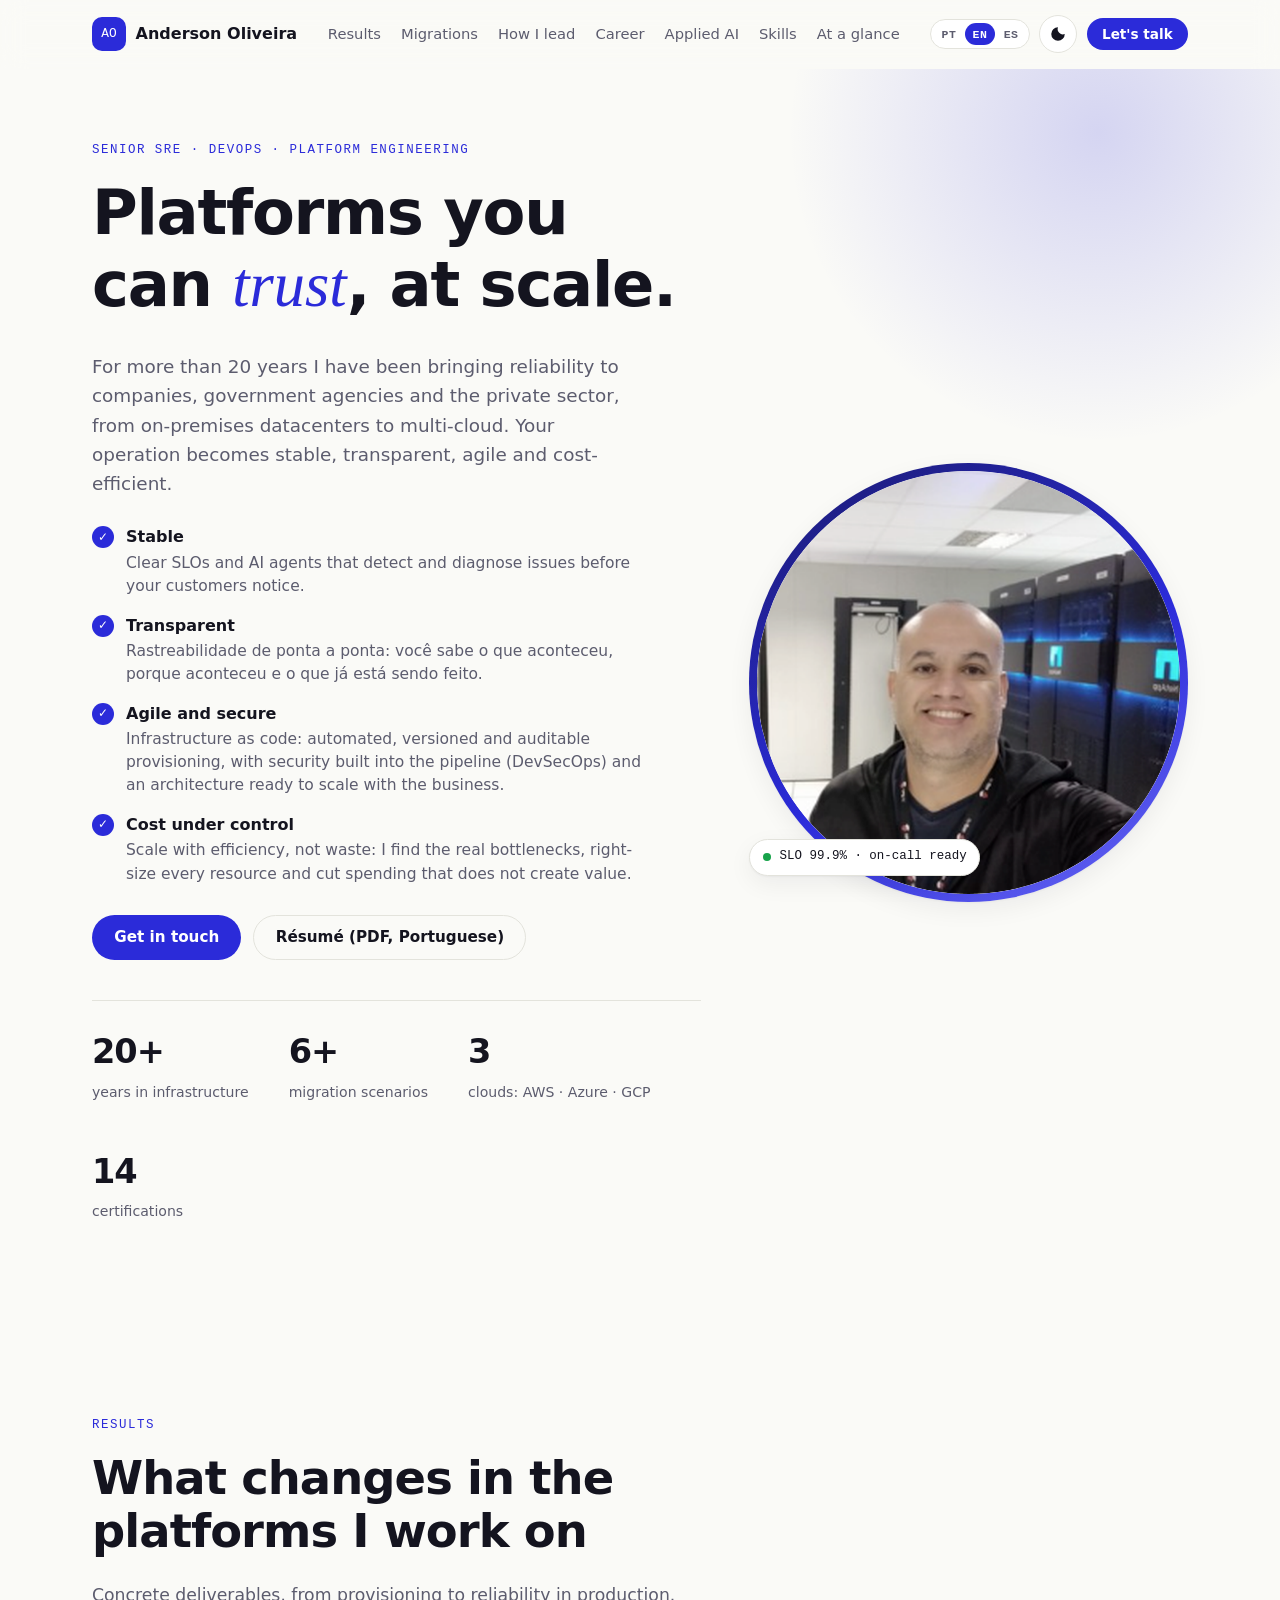
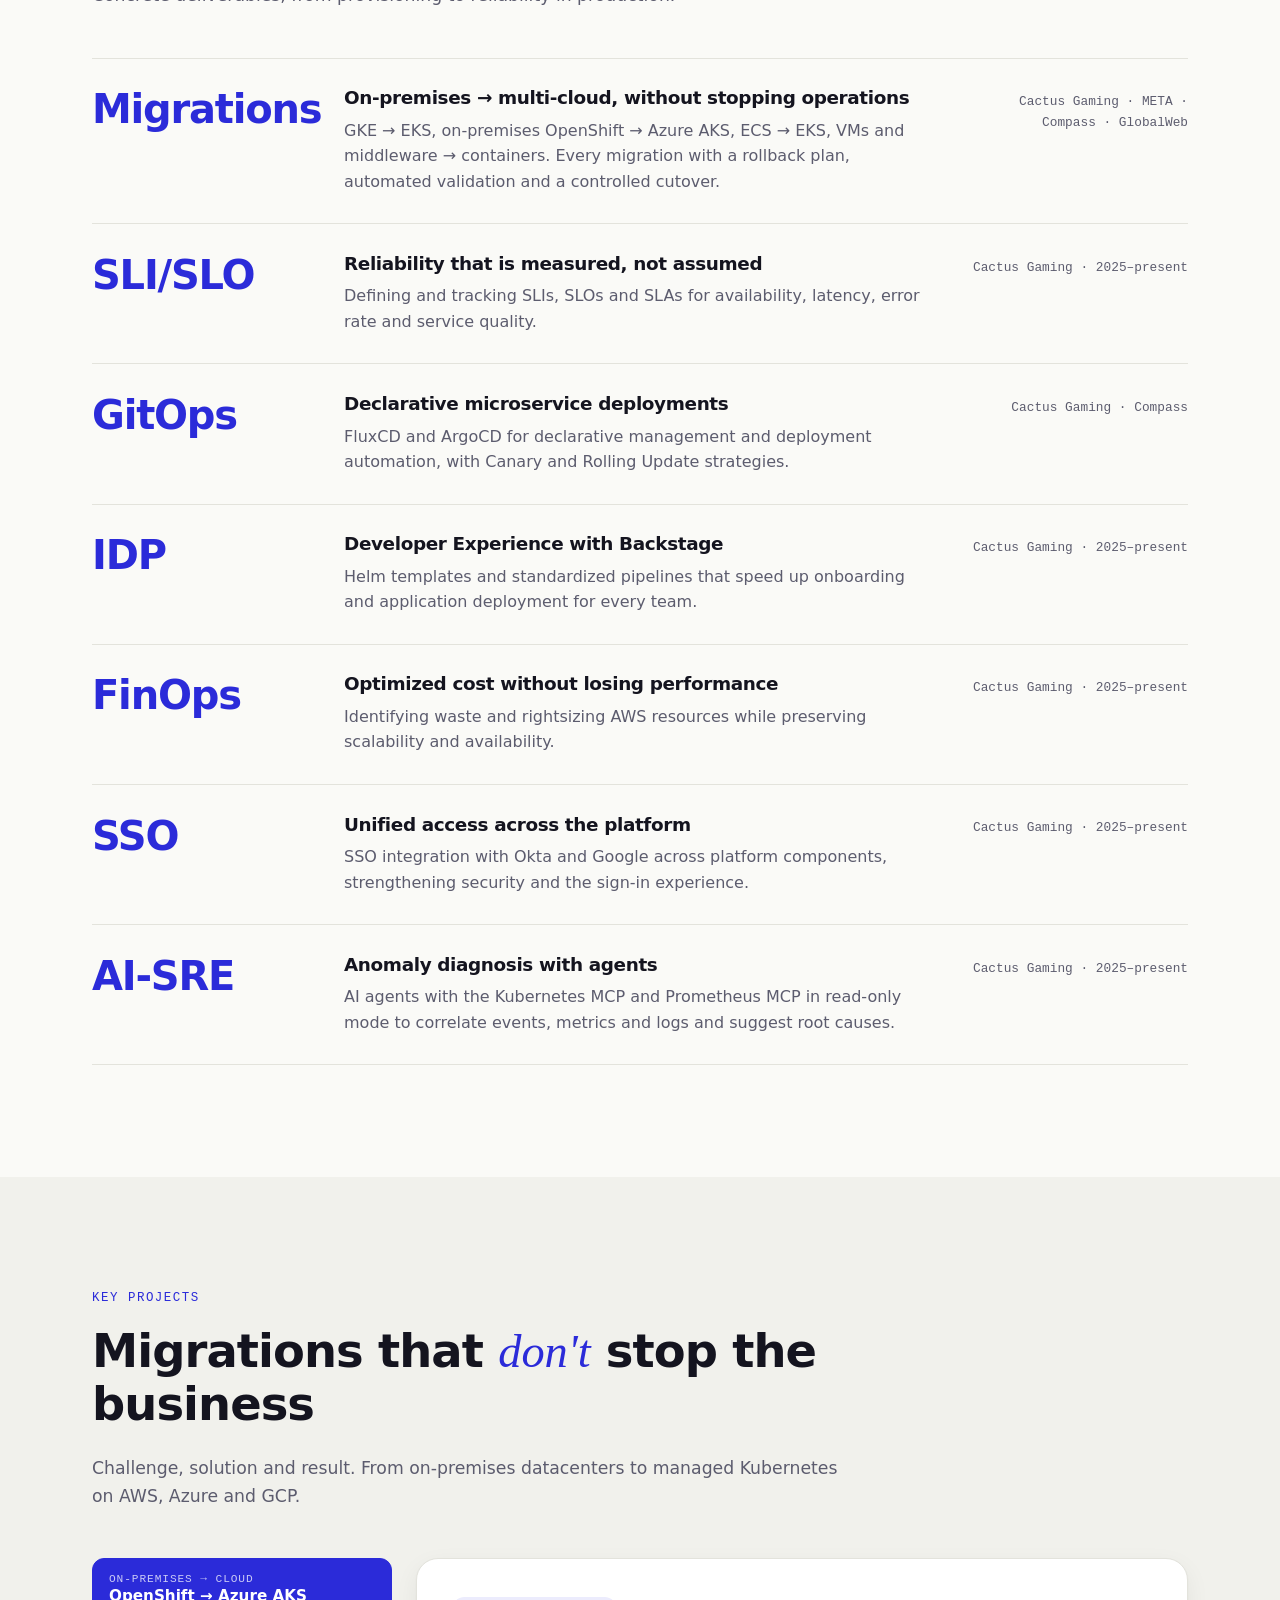
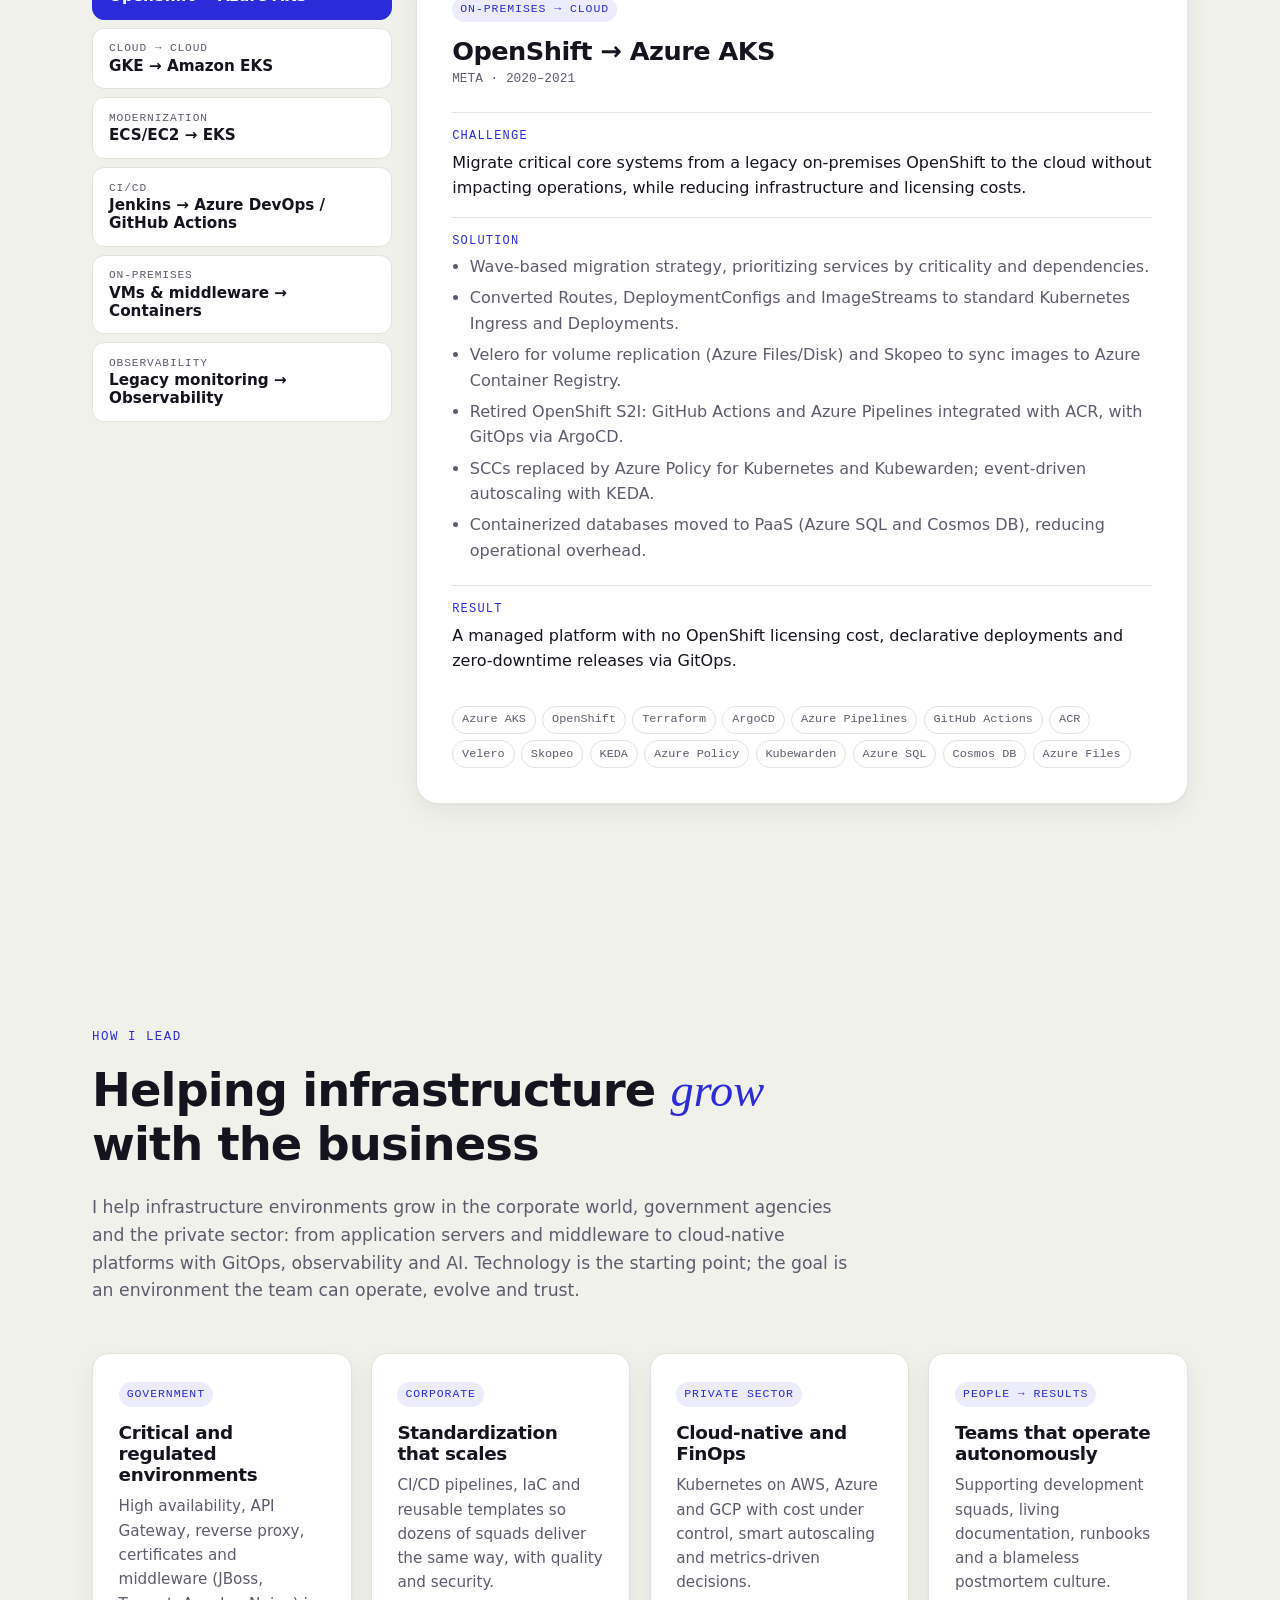
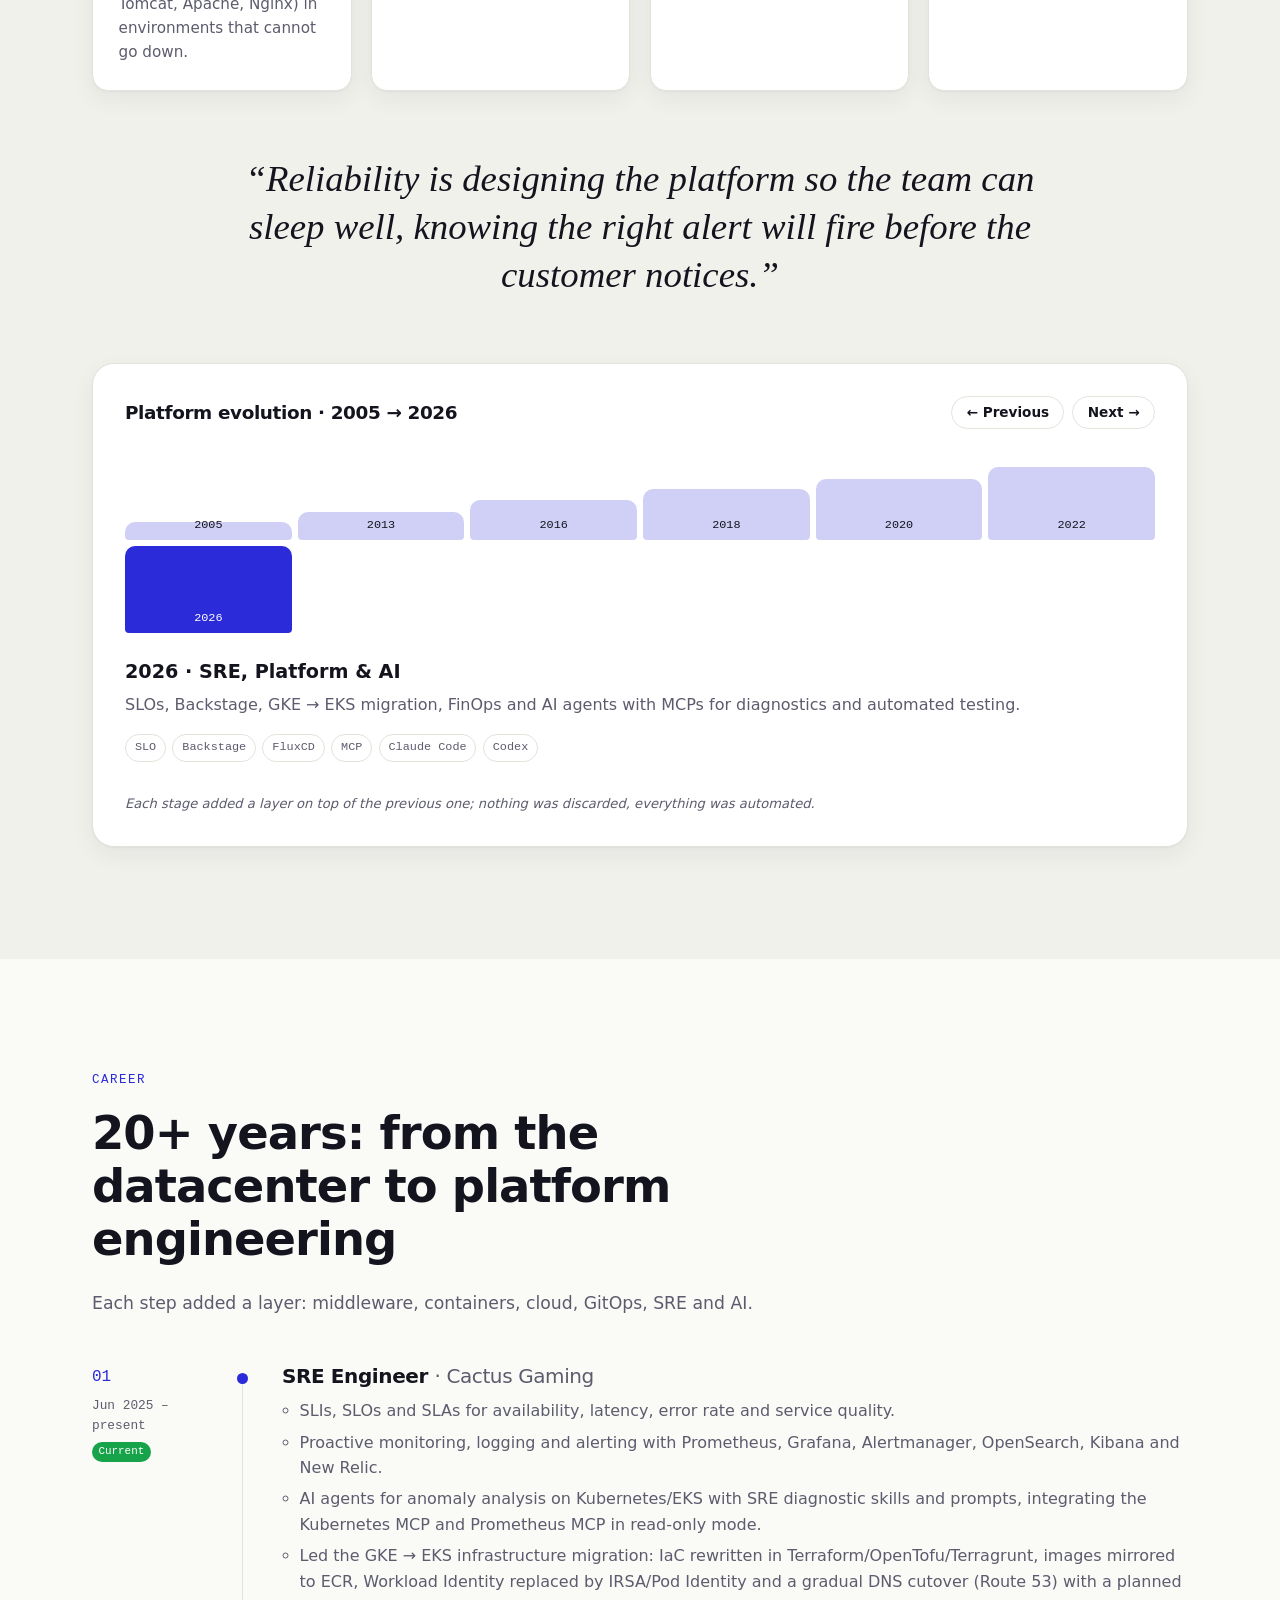
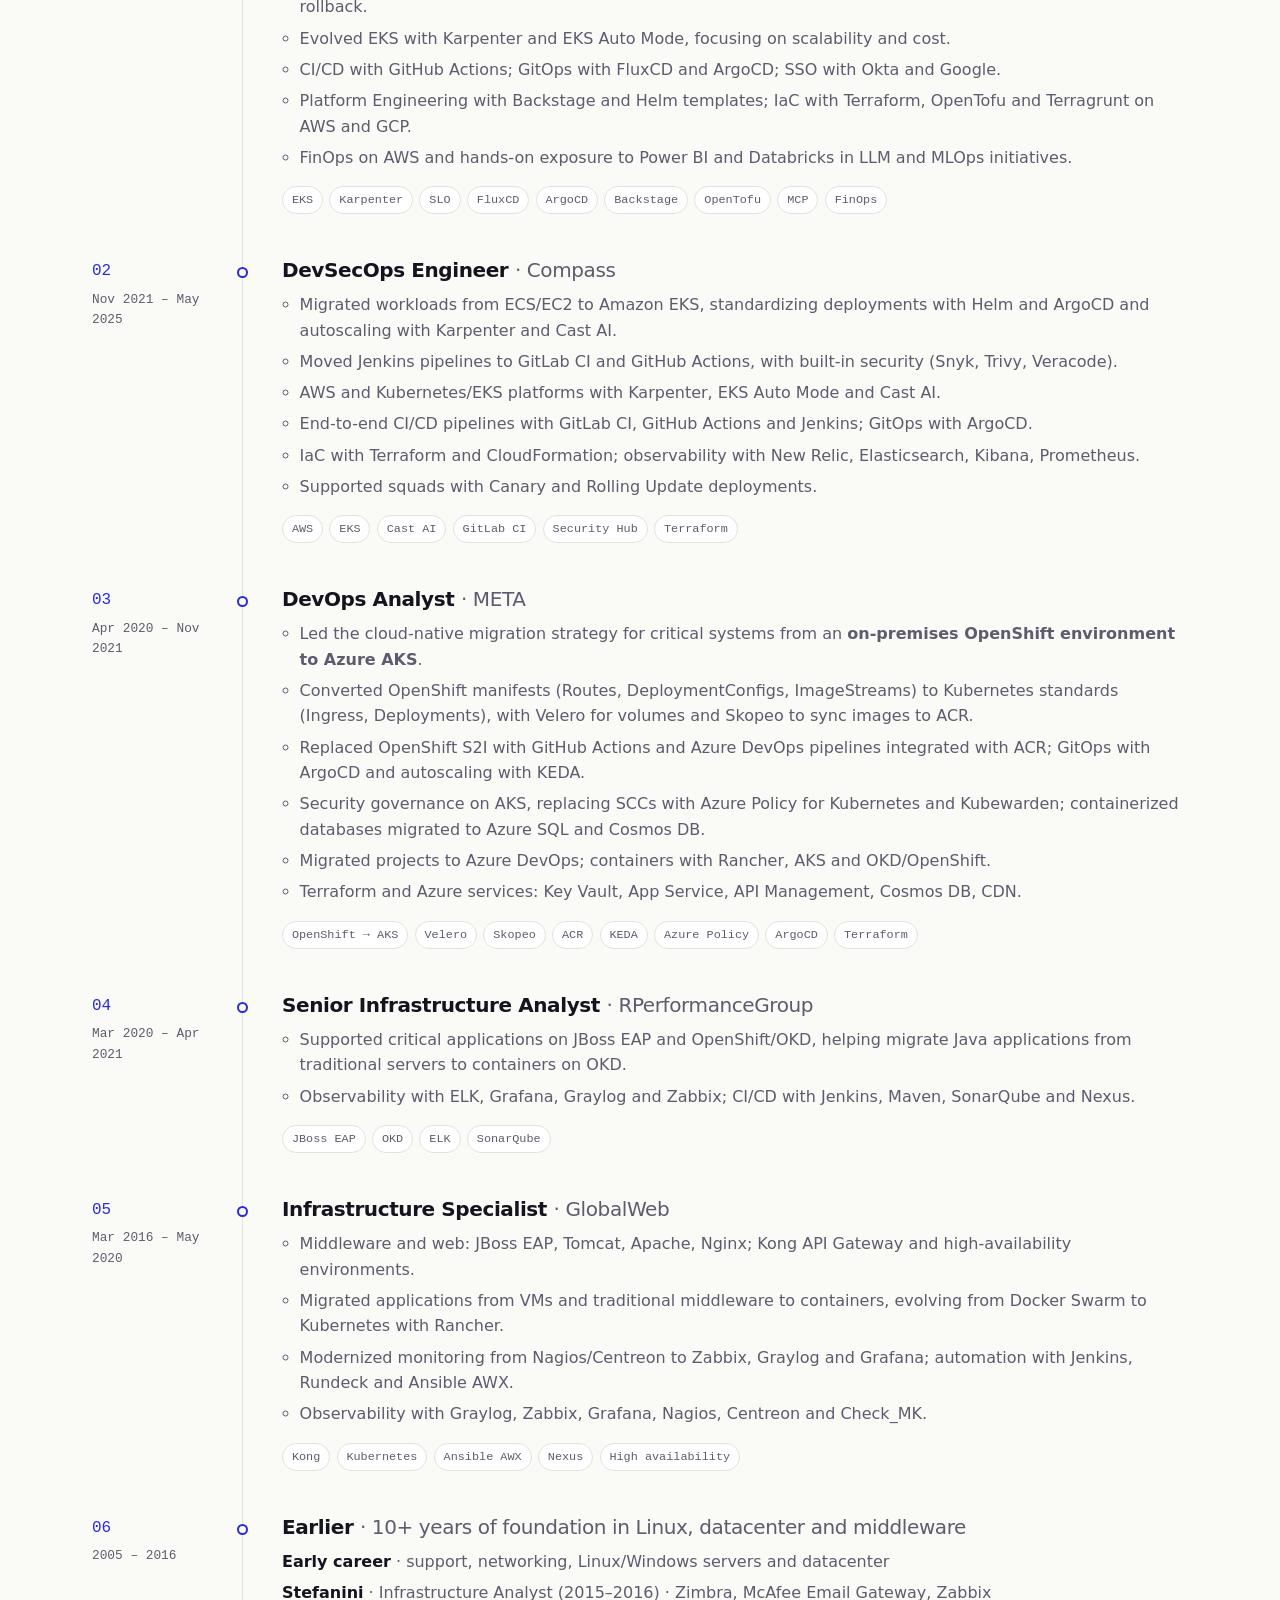
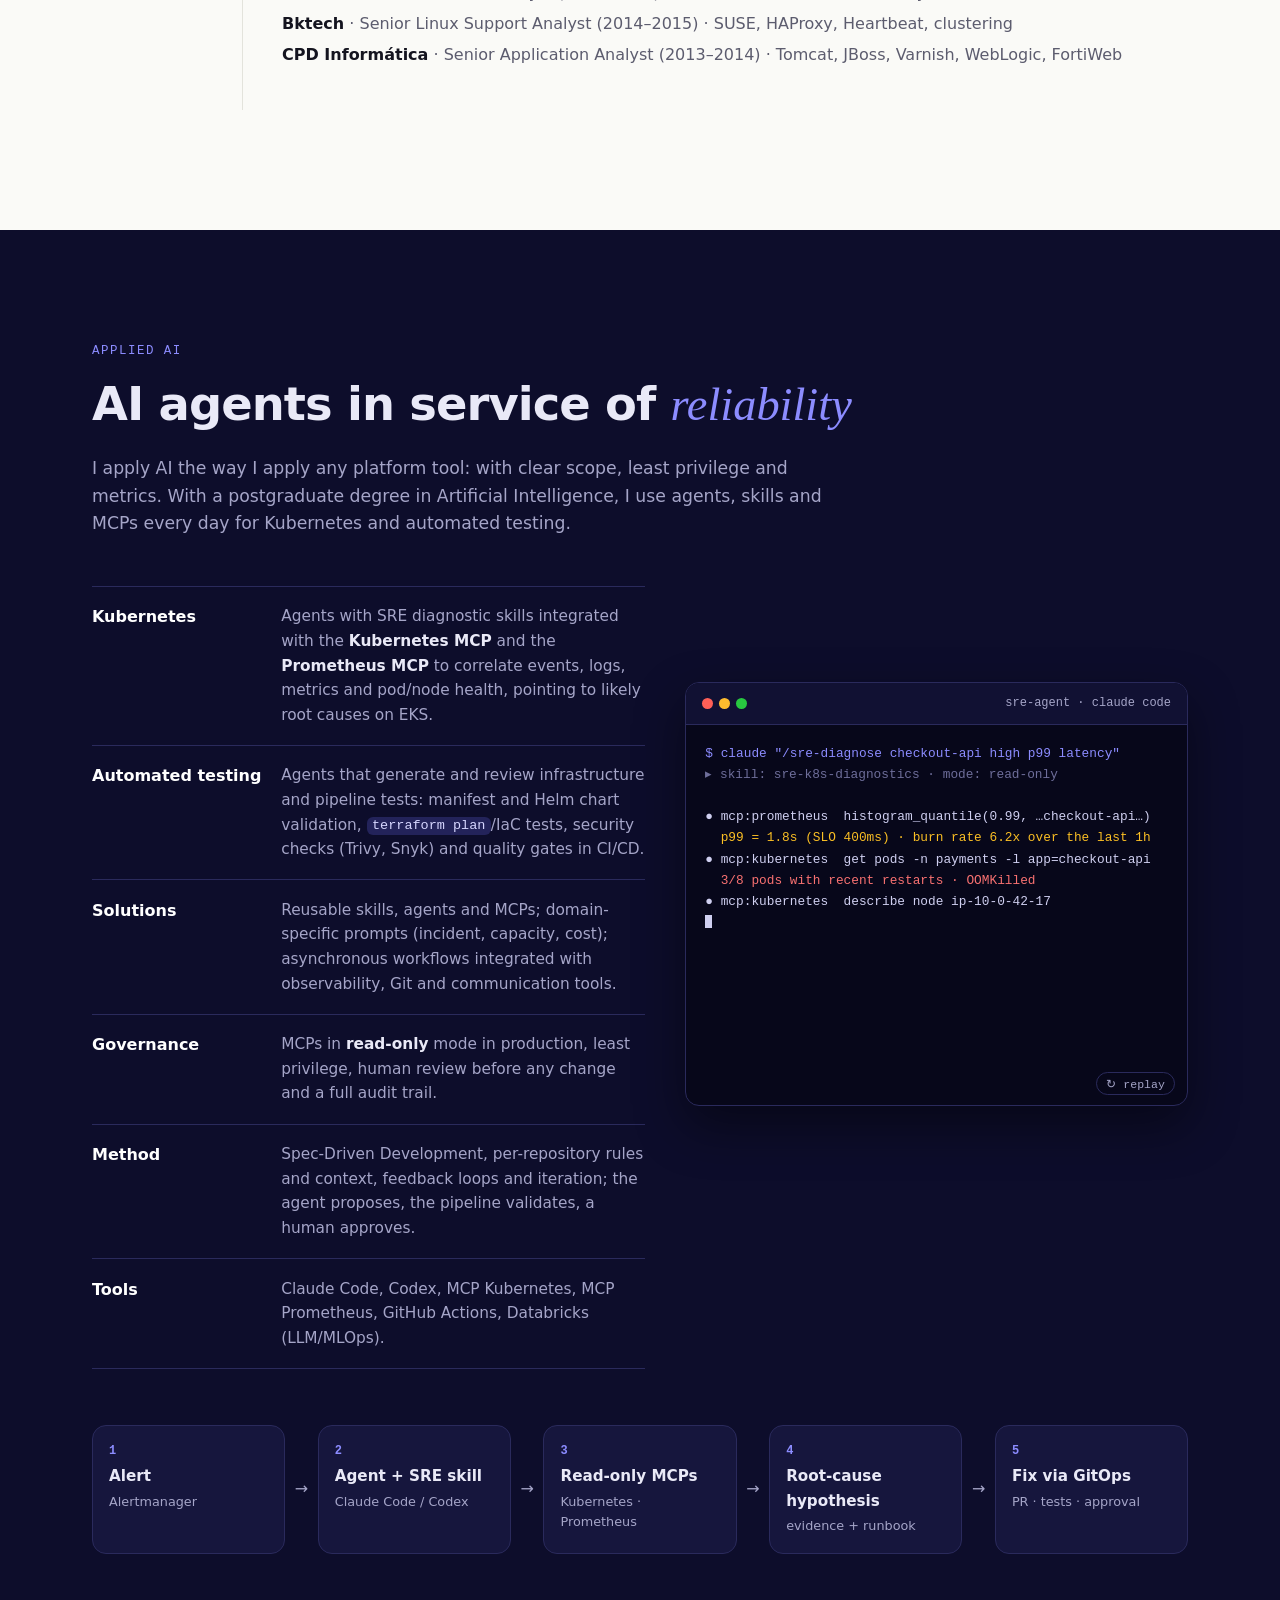
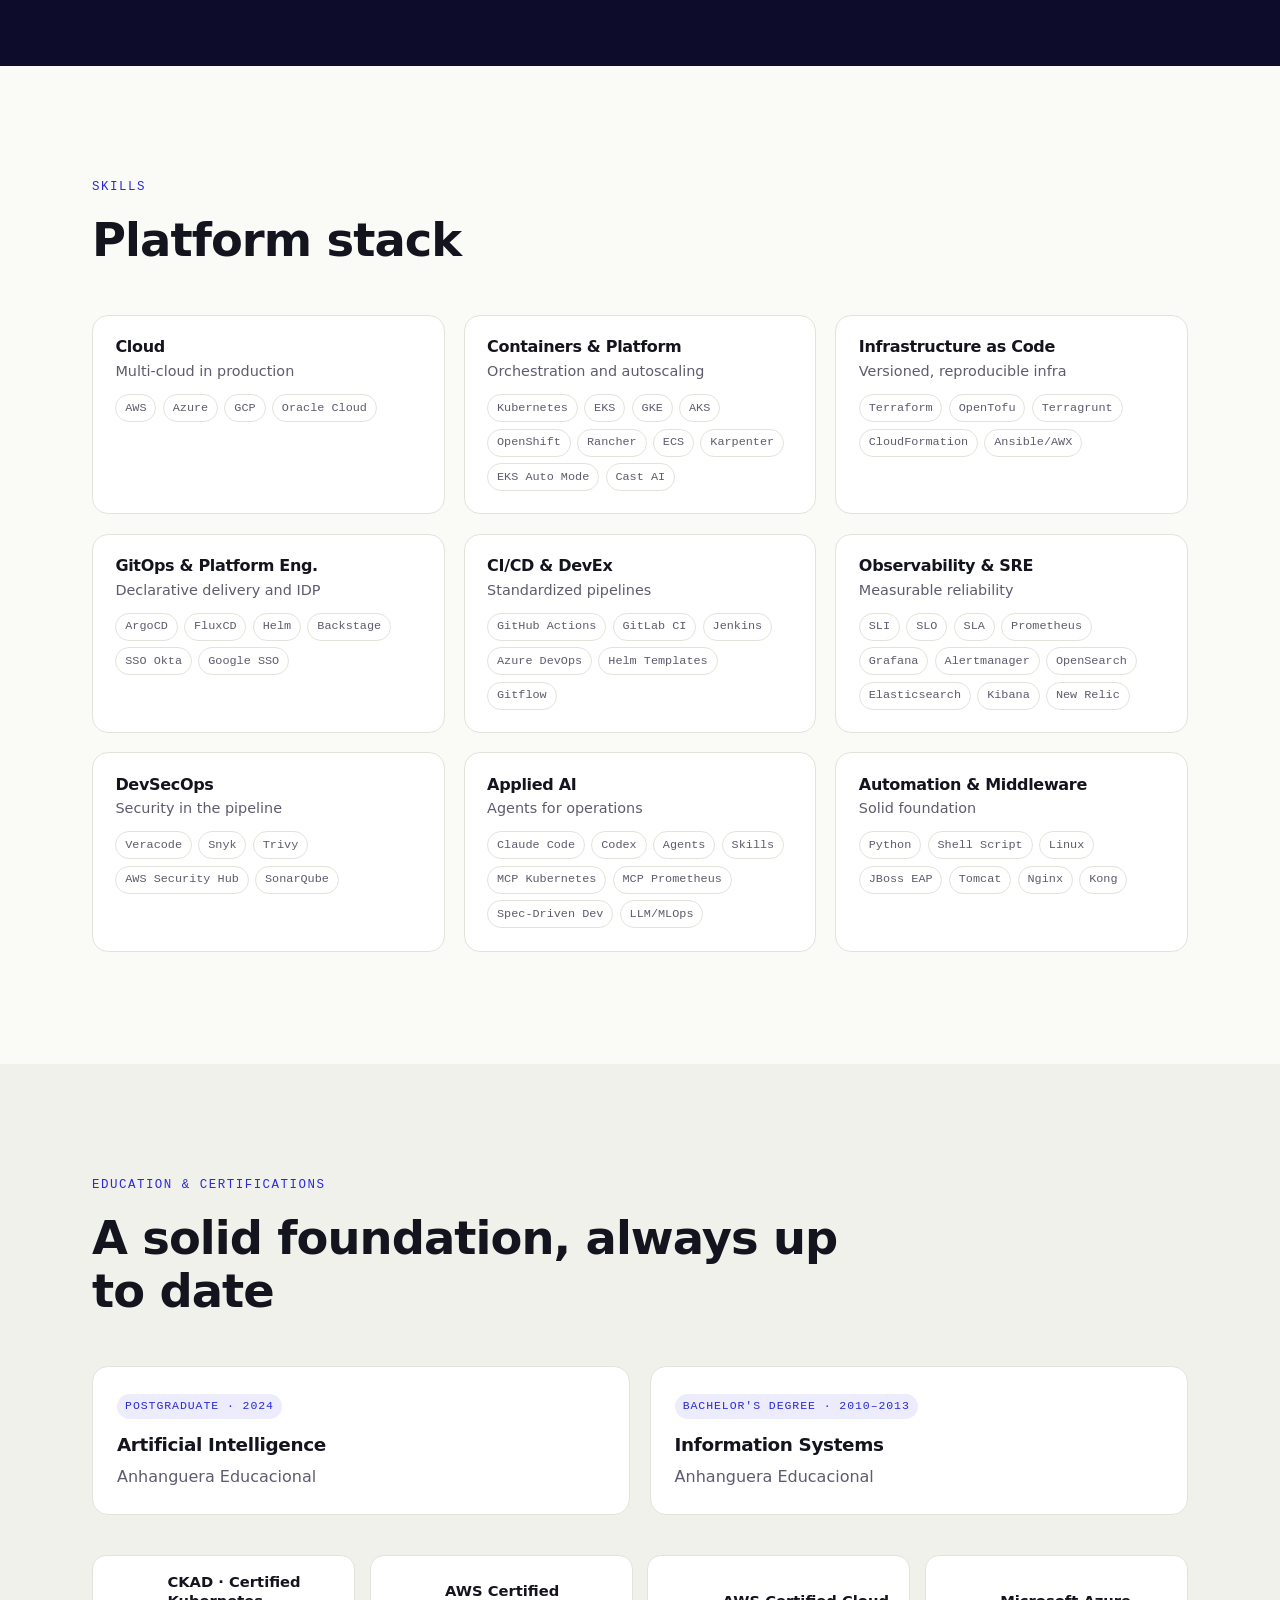
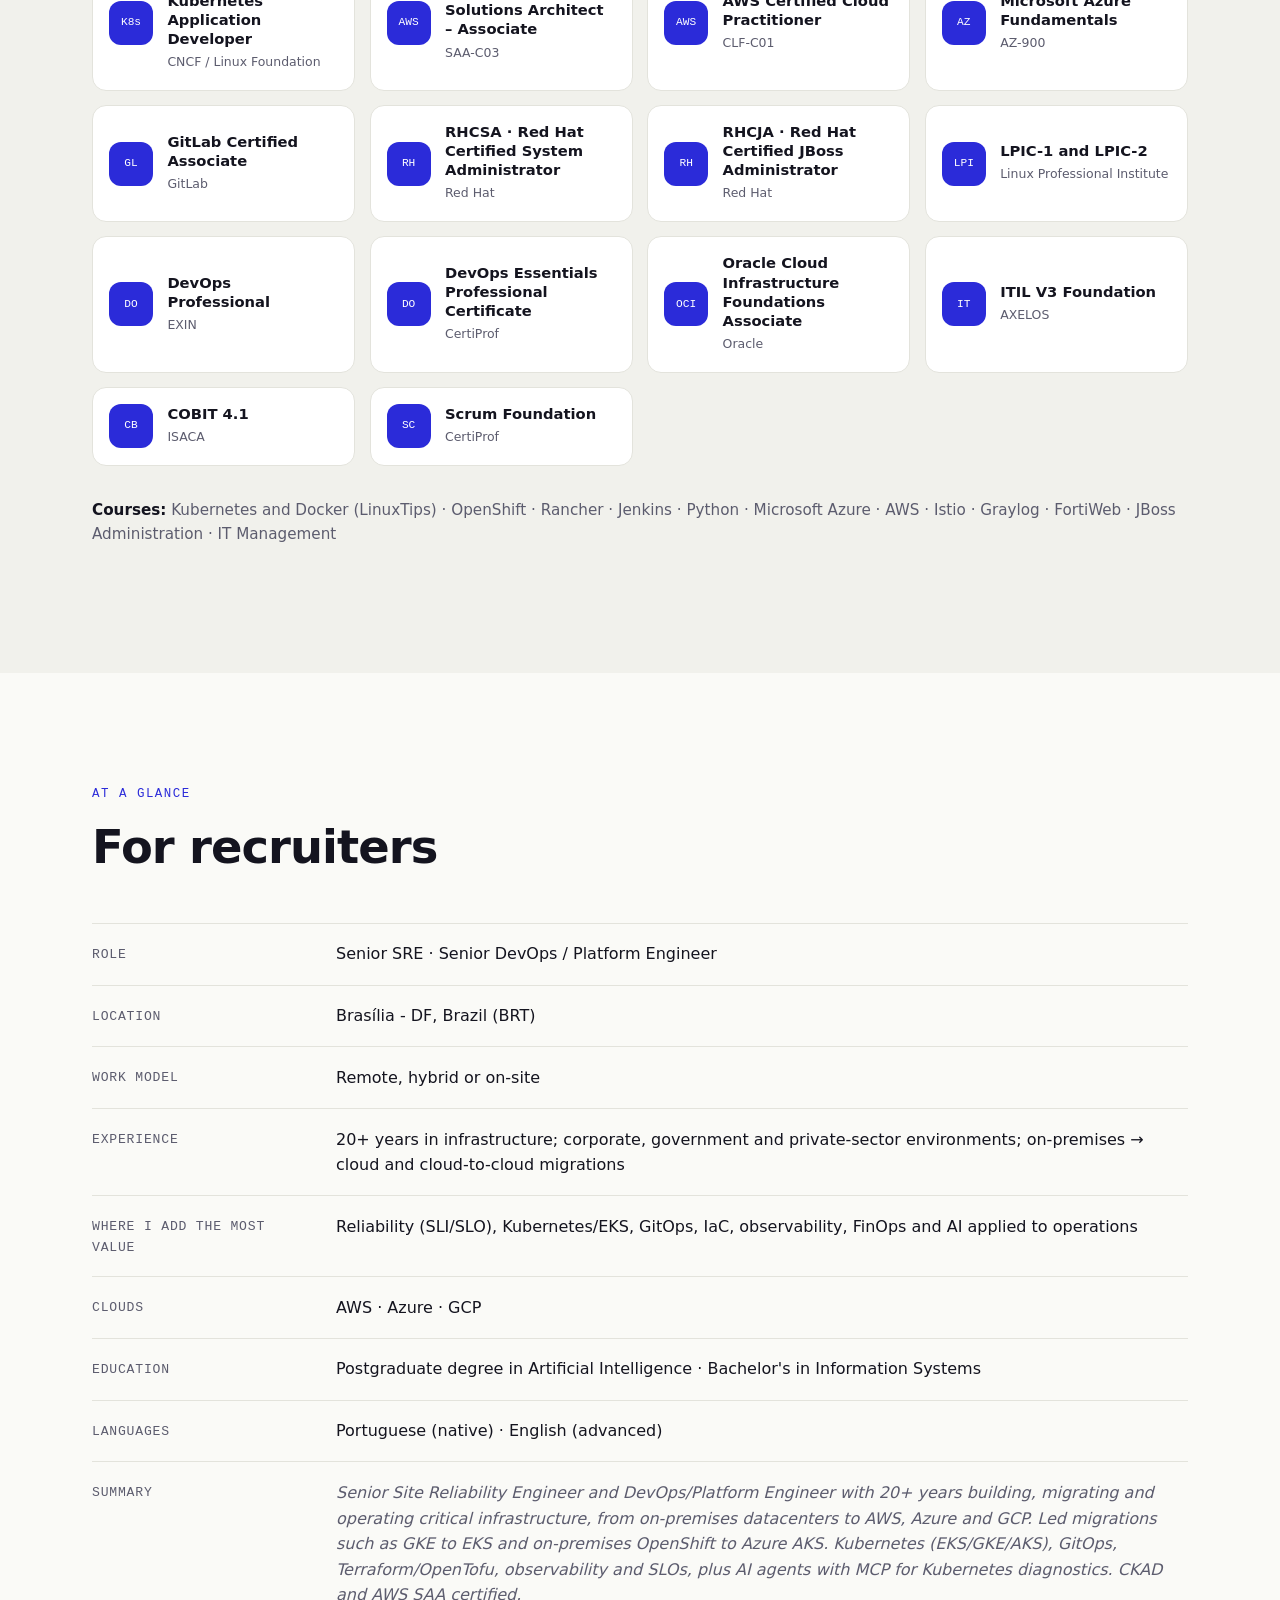
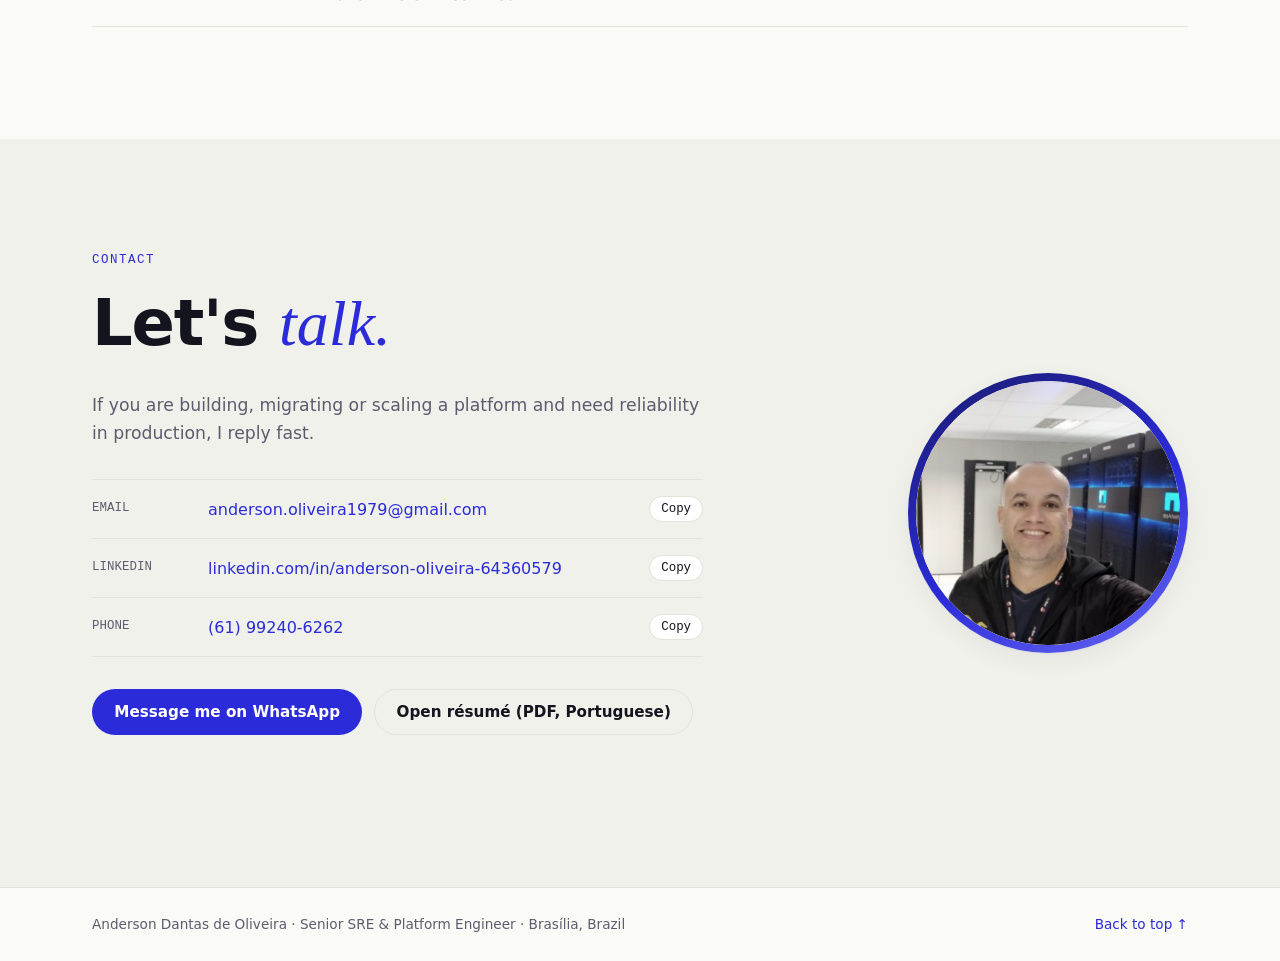
==== commit 5352f2e2: "fixtraduzenglish" ====
--- a/site/index.html
+++ b/site/index.html
@@ -2,6 +2,7 @@
 <html lang="pt-BR">
 <head>
   <meta charset="utf-8">
+  <meta http-equiv="Content-Security-Policy" content="default-src 'self'; script-src 'self'; style-src 'self' 'unsafe-inline' https://fonts.googleapis.com; font-src 'self' https://fonts.gstatic.com; img-src 'self' data:; connect-src 'self'; base-uri 'self'; form-action 'none'; object-src 'none'; upgrade-insecure-requests">
   <meta name="viewport" content="width=device-width, initial-scale=1, viewport-fit=cover">
   <title>Anderson Oliveira · Senior SRE &amp; Platform Engineer</title>
   <meta name="description" content="Anderson Dantas de Oliveira, Senior SRE e Engenheiro Sênior de DevOps/Platform. Plataformas confiáveis em escala com Kubernetes, Cloud, GitOps, observabilidade e IA aplicada.">
@@ -9,6 +10,10 @@
   <meta property="og:title" content="Anderson Oliveira · Senior SRE &amp; Platform Engineer">
   <meta property="og:description" content="Plataformas confiáveis em escala: Kubernetes, Cloud, GitOps, SRE e IA aplicada à operação.">
   <meta property="og:locale" content="pt_BR">
+  <link rel="alternate" hreflang="pt-BR" href="https://cadconsultoria.net.br/">
+  <link rel="alternate" hreflang="en" href="https://cadconsultoria.net.br/?lang=en">
+  <link rel="alternate" hreflang="es" href="https://cadconsultoria.net.br/?lang=es">
+  <link rel="alternate" hreflang="x-default" href="https://cadconsultoria.net.br/">
   <link rel="preconnect" href="https://fonts.googleapis.com">
   <link rel="preconnect" href="https://fonts.gstatic.com" crossorigin>
   <link href="https://fonts.googleapis.com/css2?family=Instrument+Serif:ital@0;1&family=Inter:wght@400;500;600;700&family=JetBrains+Mono:wght@400;500&display=swap" rel="stylesheet">
@@ -32,6 +37,11 @@
       <a href="#recrutadores">Em resumo</a>
     </nav>
     <div class="nav__actions">
+      <div class="lang" role="group" aria-label="Idioma">
+        <button type="button" data-lang="pt" aria-pressed="true" title="Português">PT</button>
+        <button type="button" data-lang="en" aria-pressed="false" title="English">EN</button>
+        <button type="button" data-lang="es" aria-pressed="false" title="Español">ES</button>
+      </div>
       <button class="icon-btn" id="themeToggle" aria-label="Alternar tema claro/escuro">
         <svg viewBox="0 0 24 24" width="18" height="18" aria-hidden="true"><path fill="currentColor" d="M12 3a9 9 0 1 0 9 9 7 7 0 0 1-9-9z"/></svg>
       </button>
@@ -508,6 +518,7 @@
 </footer>
 
 <div class="toast" id="toast" role="status" aria-live="polite"></div>
+<script src="js/i18n.js"></script>
 <script src="js/main.js"></script>
 </body>
 </html>
--- a/site/css/style.css
+++ b/site/css/style.css
@@ -137,7 +137,7 @@
 .nav__burger { display: none; flex-direction: column; gap: 4px; }
 .nav__burger span { display: block; width: 16px; height: 1.5px; background: currentColor; }
 
-@media (max-width: 960px) {
+@media (max-width: 1120px) {
   .nav__links {
     position: absolute; top: 68px; left: 0; right: 0;
     flex-direction: column; gap: 0; padding: .5rem 16px 1rem;
@@ -150,7 +150,7 @@
   .nav__actions .btn { display: none; }
   .nav__brand span:last-child { display: none; }
 }
-@media (min-width: 961px) and (max-width: 1100px) { .nav__brand span:last-child { display: none; } }
+@media (min-width: 1121px) and (max-width: 1180px) { .nav__brand span:last-child { display: none; } }
 
 /* ============ Hero ============ */
 .hero { padding: clamp(3rem, 8vw, 6.5rem) 0 clamp(3rem, 7vw, 5rem); position: relative; overflow: hidden; }
@@ -458,8 +458,8 @@
 
 /* Nav com 7 itens: evita quebra de linha */
 .nav__links a, .nav__brand, .nav__actions .btn { white-space: nowrap; }
-@media (min-width: 961px) { .nav__links { gap: 1.25rem; } }
-@media (min-width: 961px) and (max-width: 1240px) {
+@media (min-width: 1121px) { .nav__links { gap: 1.25rem; } }
+@media (min-width: 1121px) and (max-width: 1240px) {
   .nav__brand span:last-child { display: none; }
   .nav__links { gap: 1rem; }
   .nav__links a { font-size: .86rem; }
@@ -481,3 +481,19 @@
 .hero .hero__cta { margin-top: 1.8rem; }
 .hero h1 { font-size: clamp(2.4rem, 5vw, 3.9rem); }
 .hero { padding-top: clamp(2.5rem, 6vw, 4.5rem); }
+
+/* ============ Seletor de idioma ============ */
+.lang {
+  display: inline-flex; padding: 3px; gap: 2px;
+  border: 1px solid var(--line); border-radius: 999px; background: var(--surface);
+}
+.lang button {
+  font: 600 .72rem var(--mono); letter-spacing: .04em;
+  border: 0; background: transparent; color: var(--muted);
+  padding: .38em .62em; border-radius: 999px; cursor: pointer;
+  transition: background .2s, color .2s;
+}
+.lang button:hover { color: var(--text); }
+.lang button[aria-pressed="true"] { background: var(--brand); color: #fff; }
+.lang button:focus-visible { outline: 2px solid var(--brand); outline-offset: 1px; }
+@media (max-width: 380px) { .lang button { padding: .35em .5em; } }
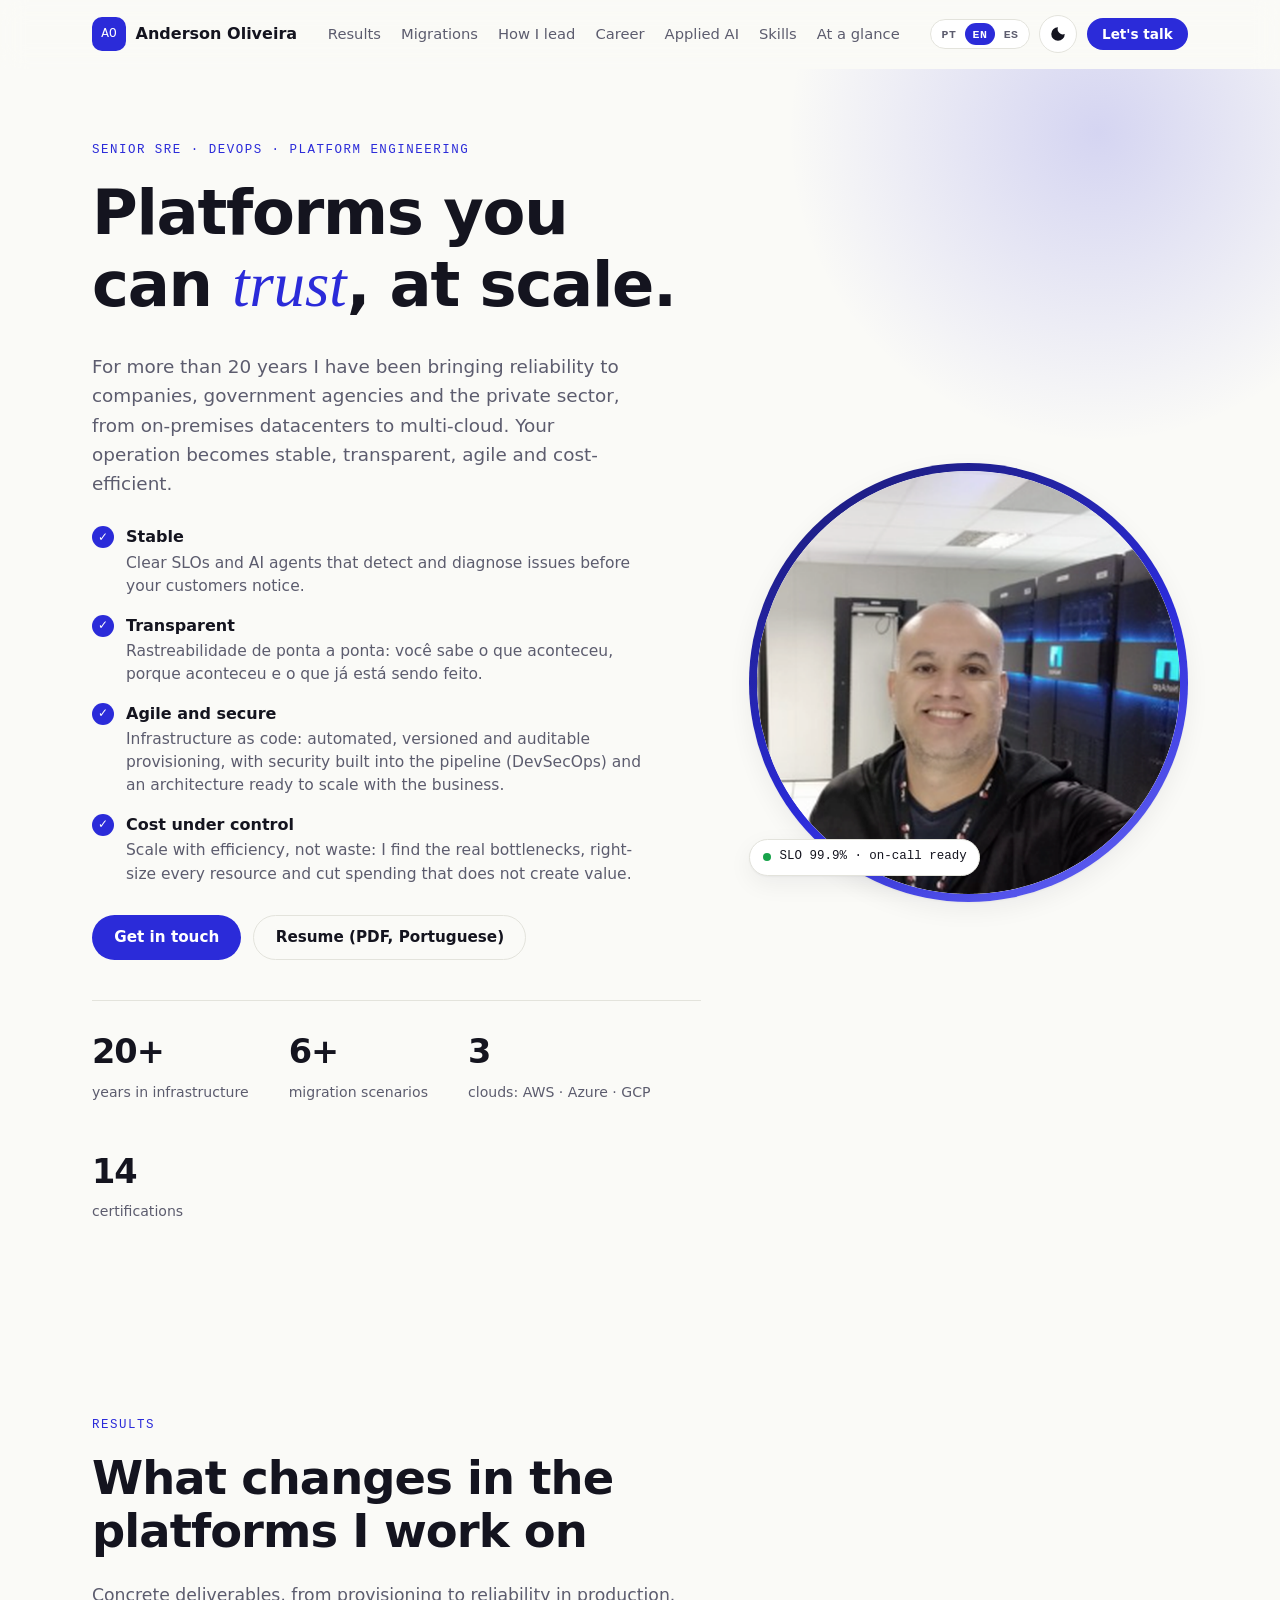
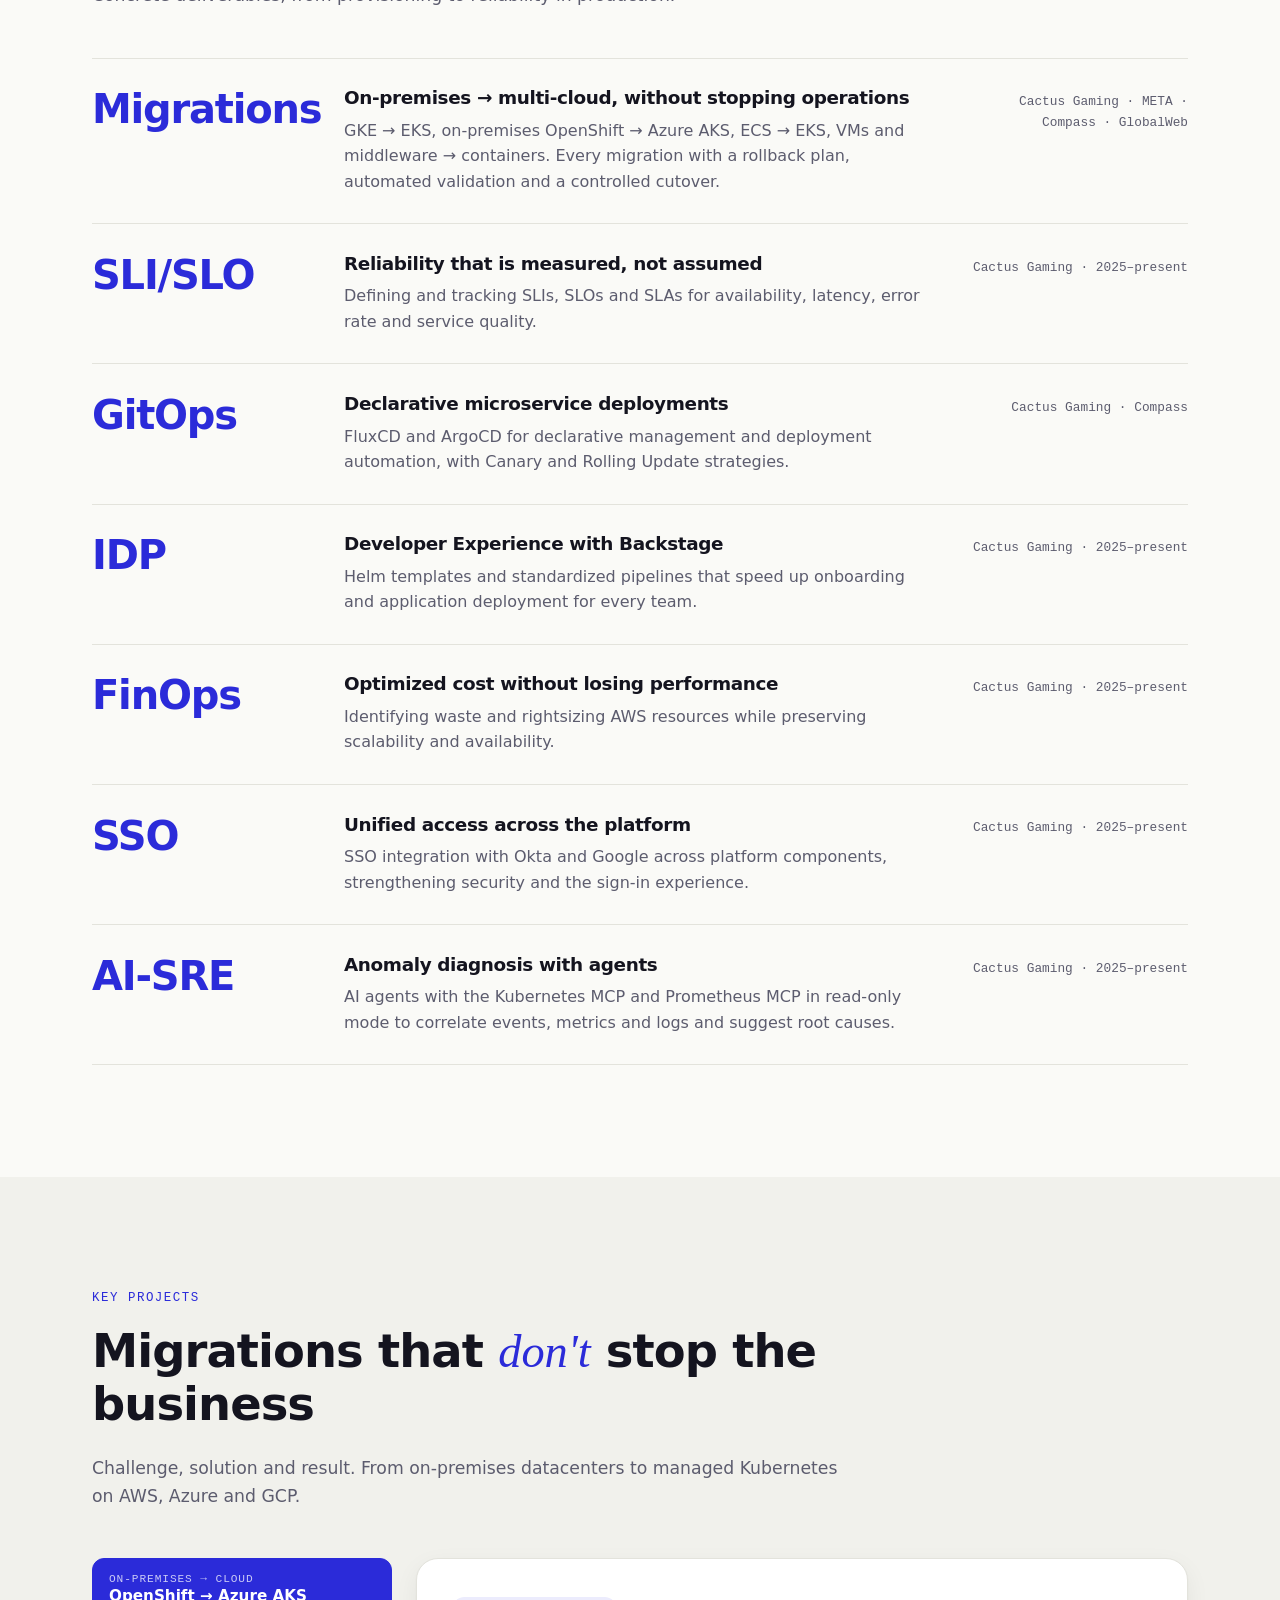
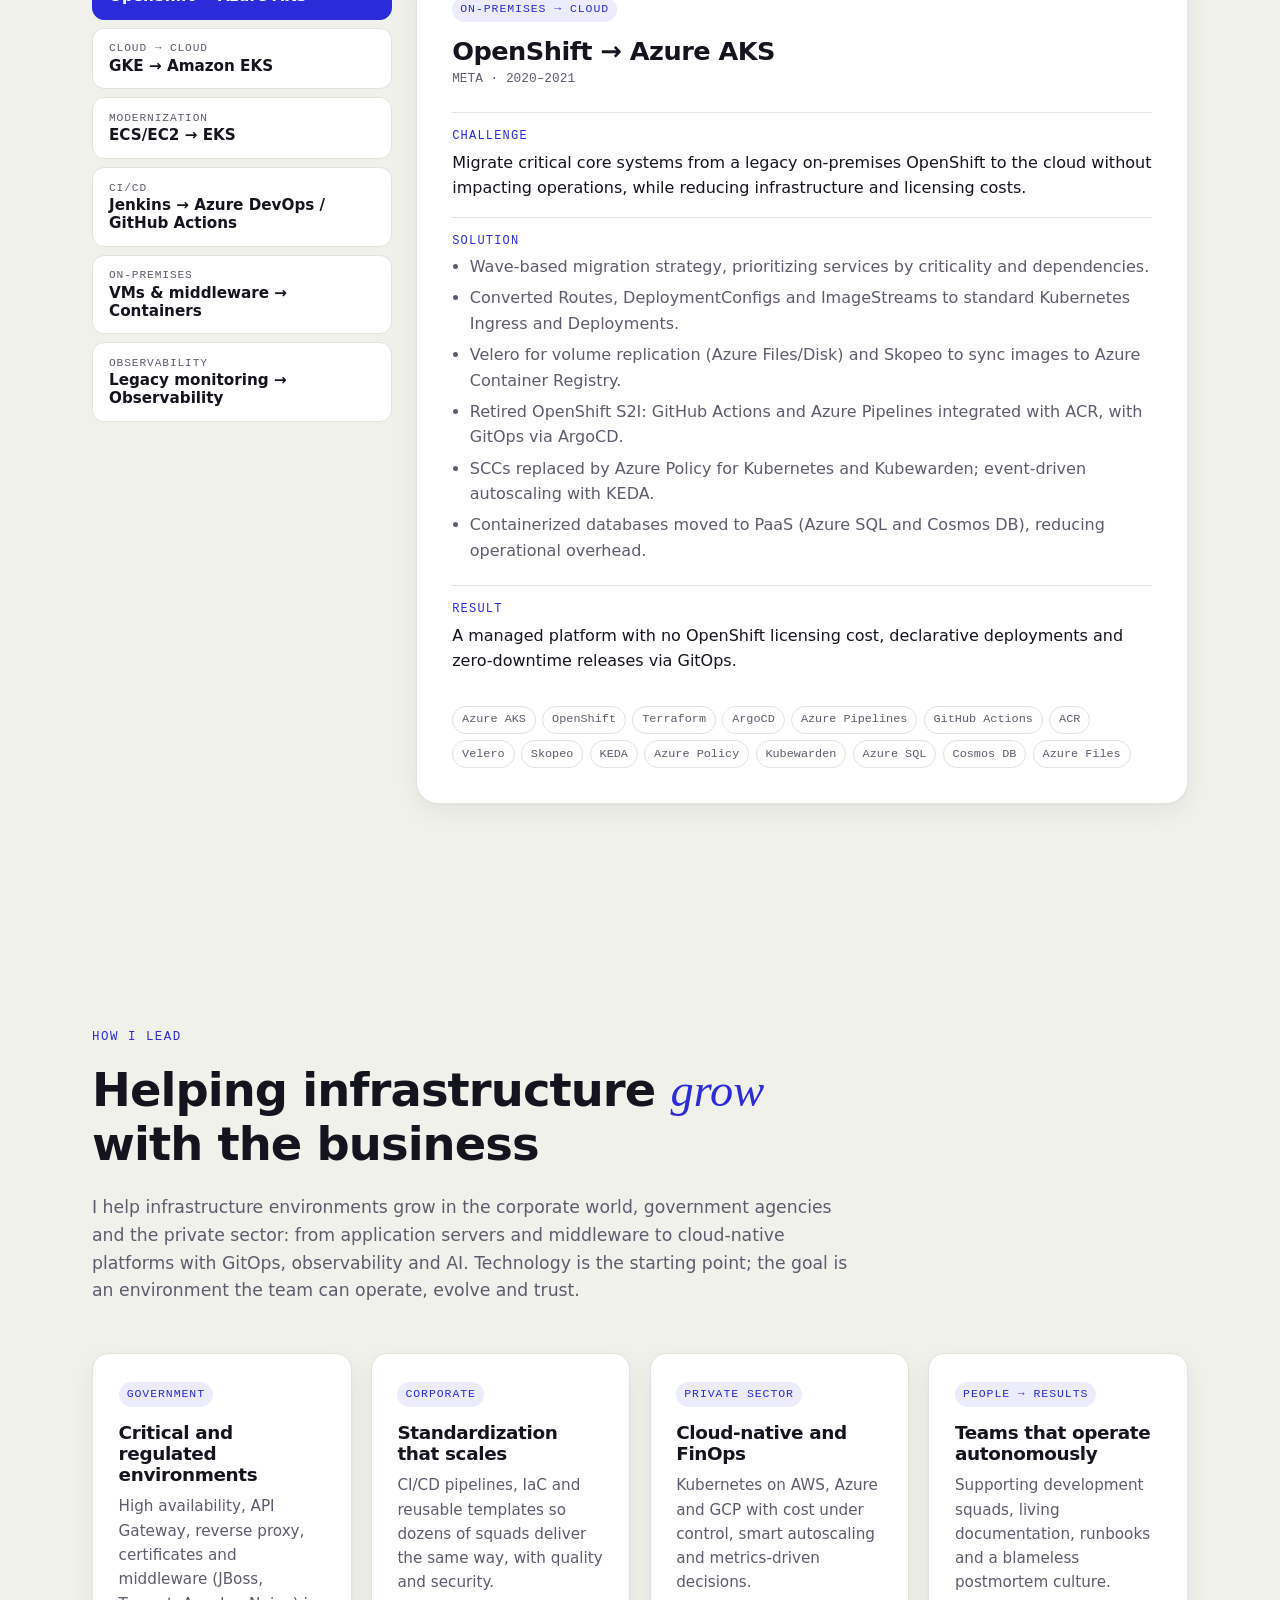
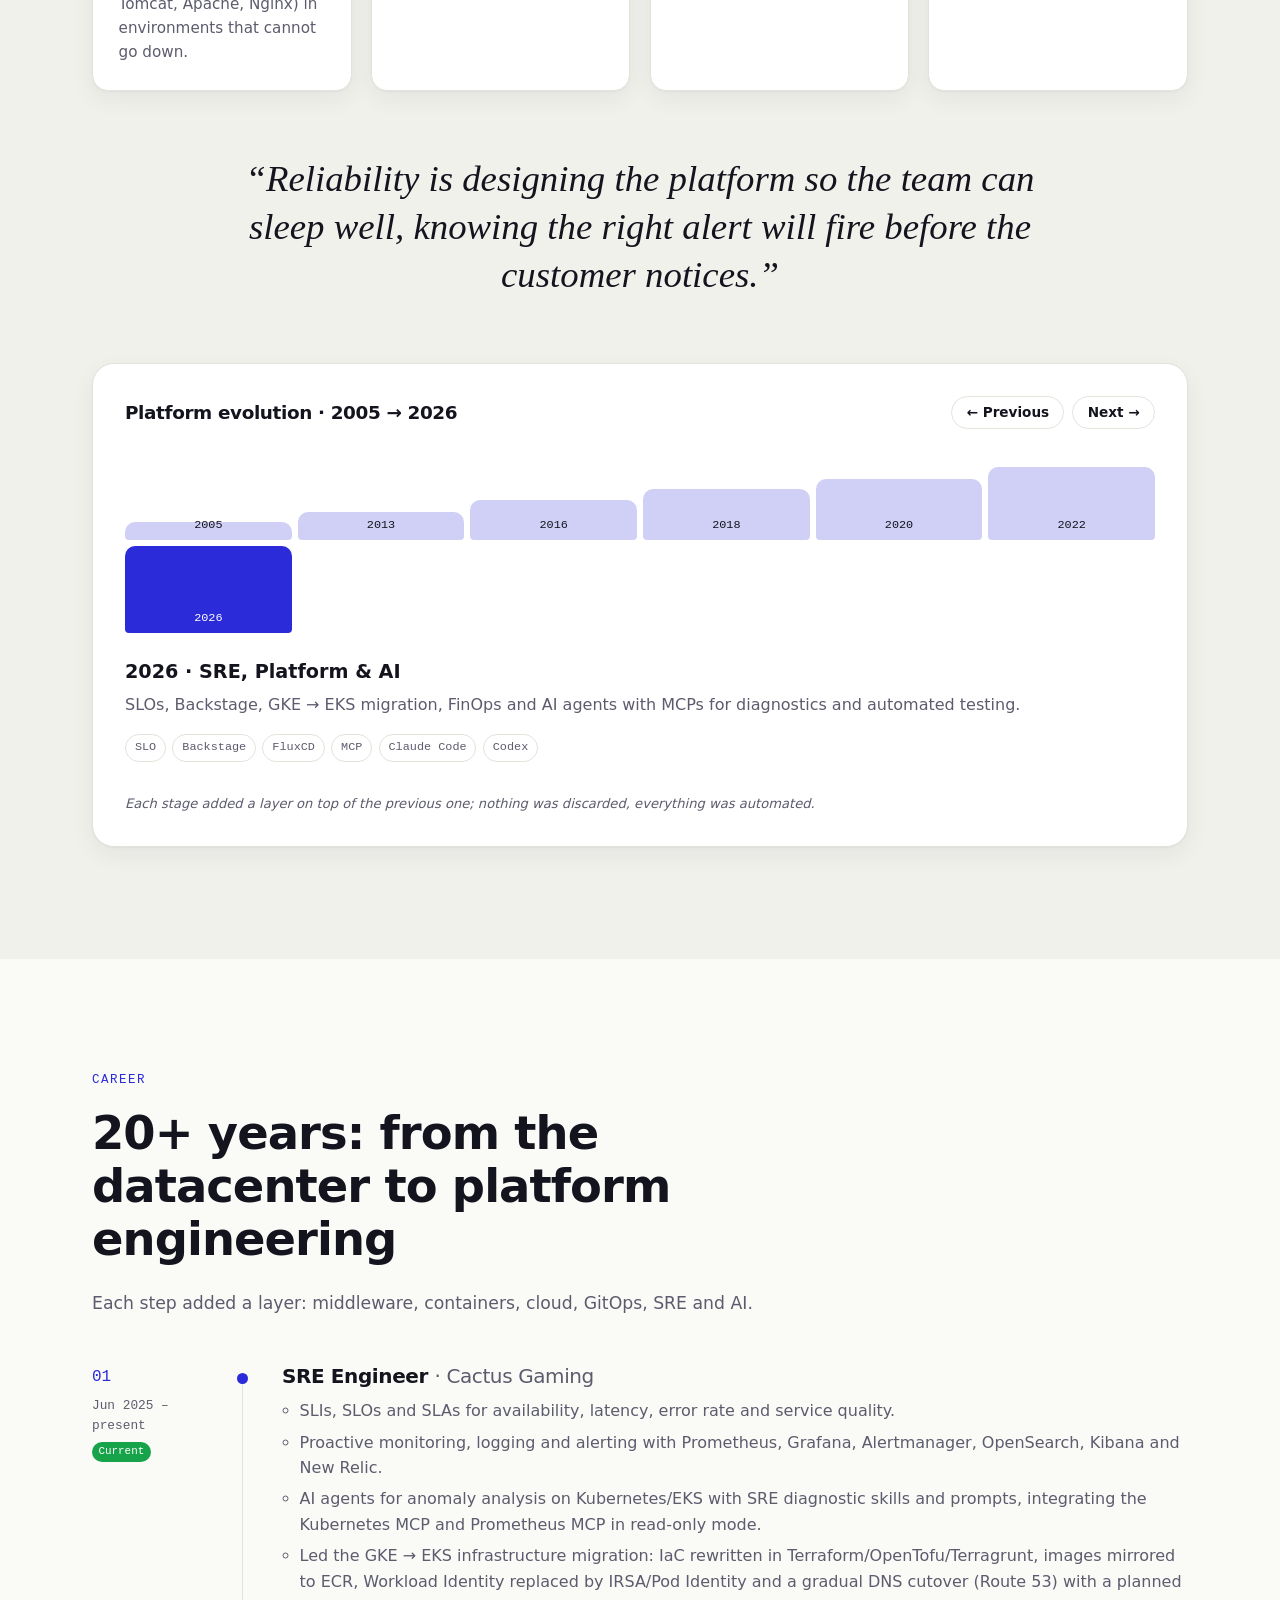
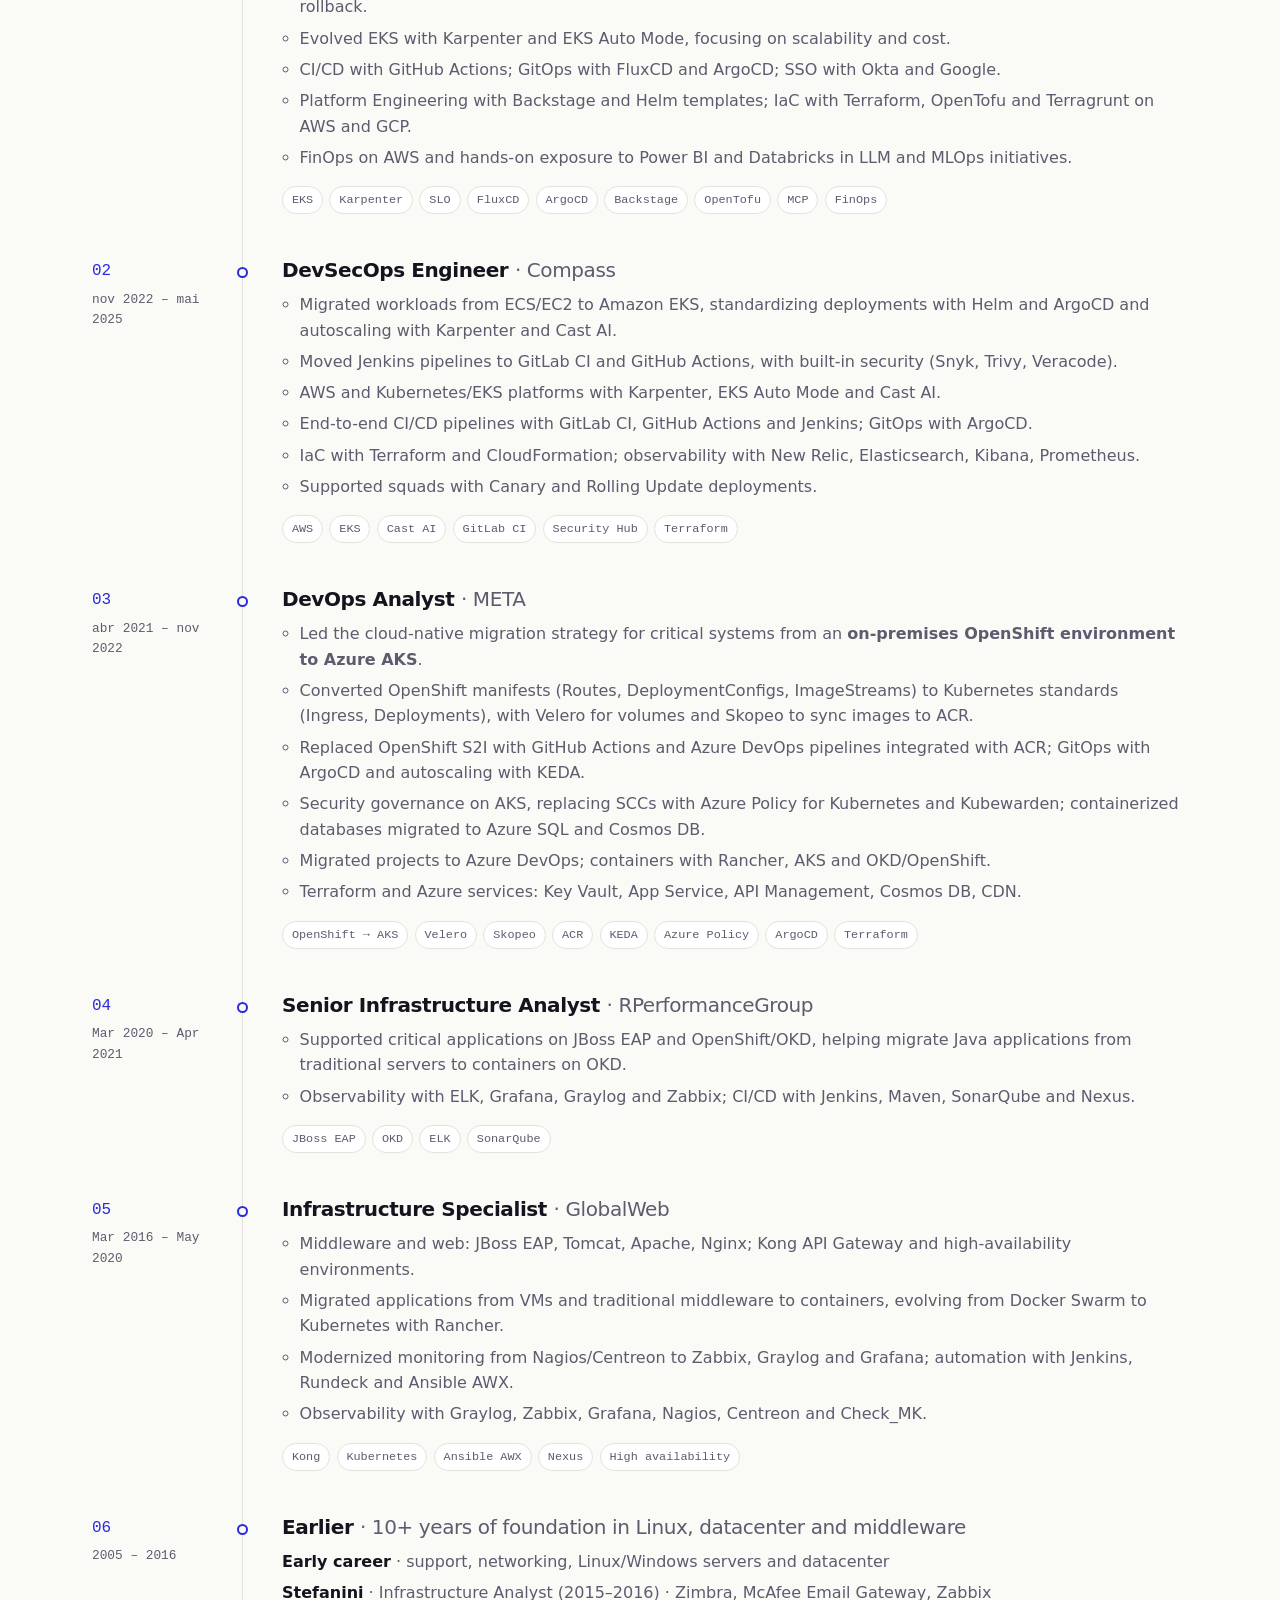
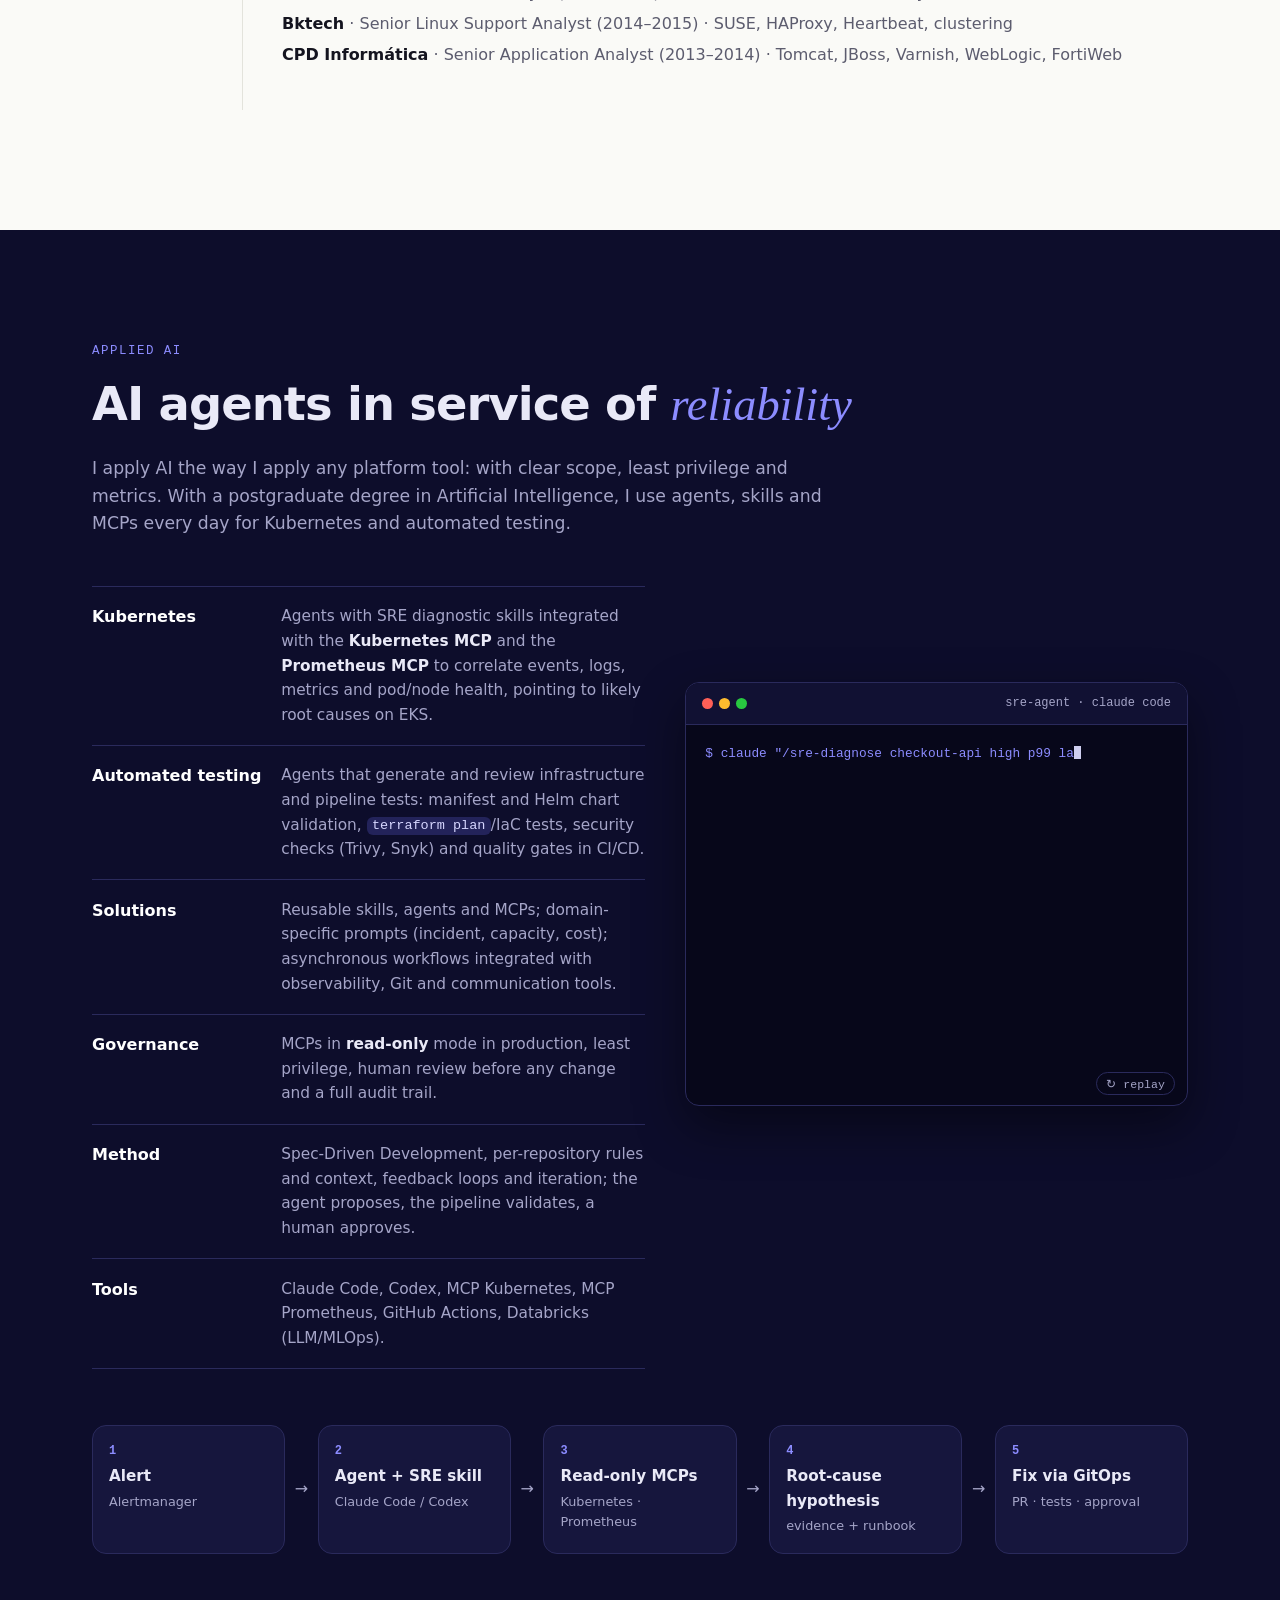
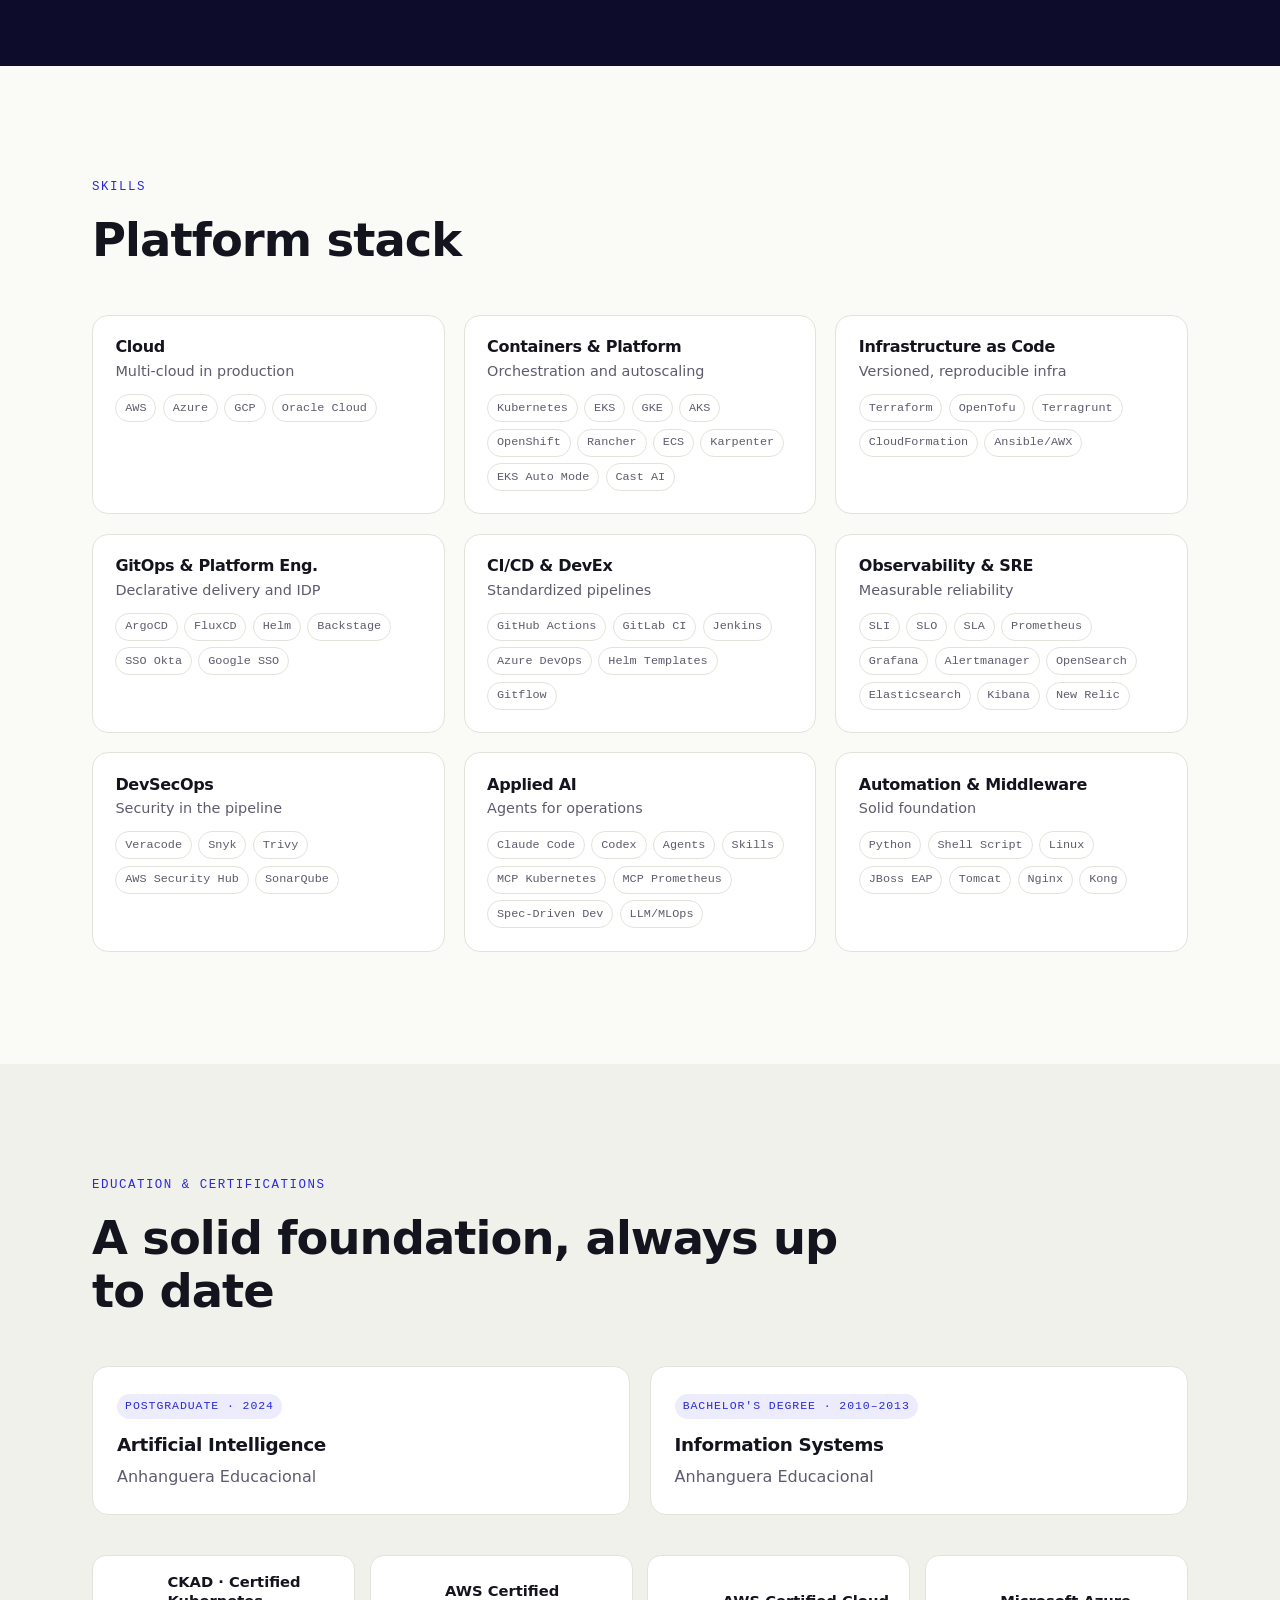
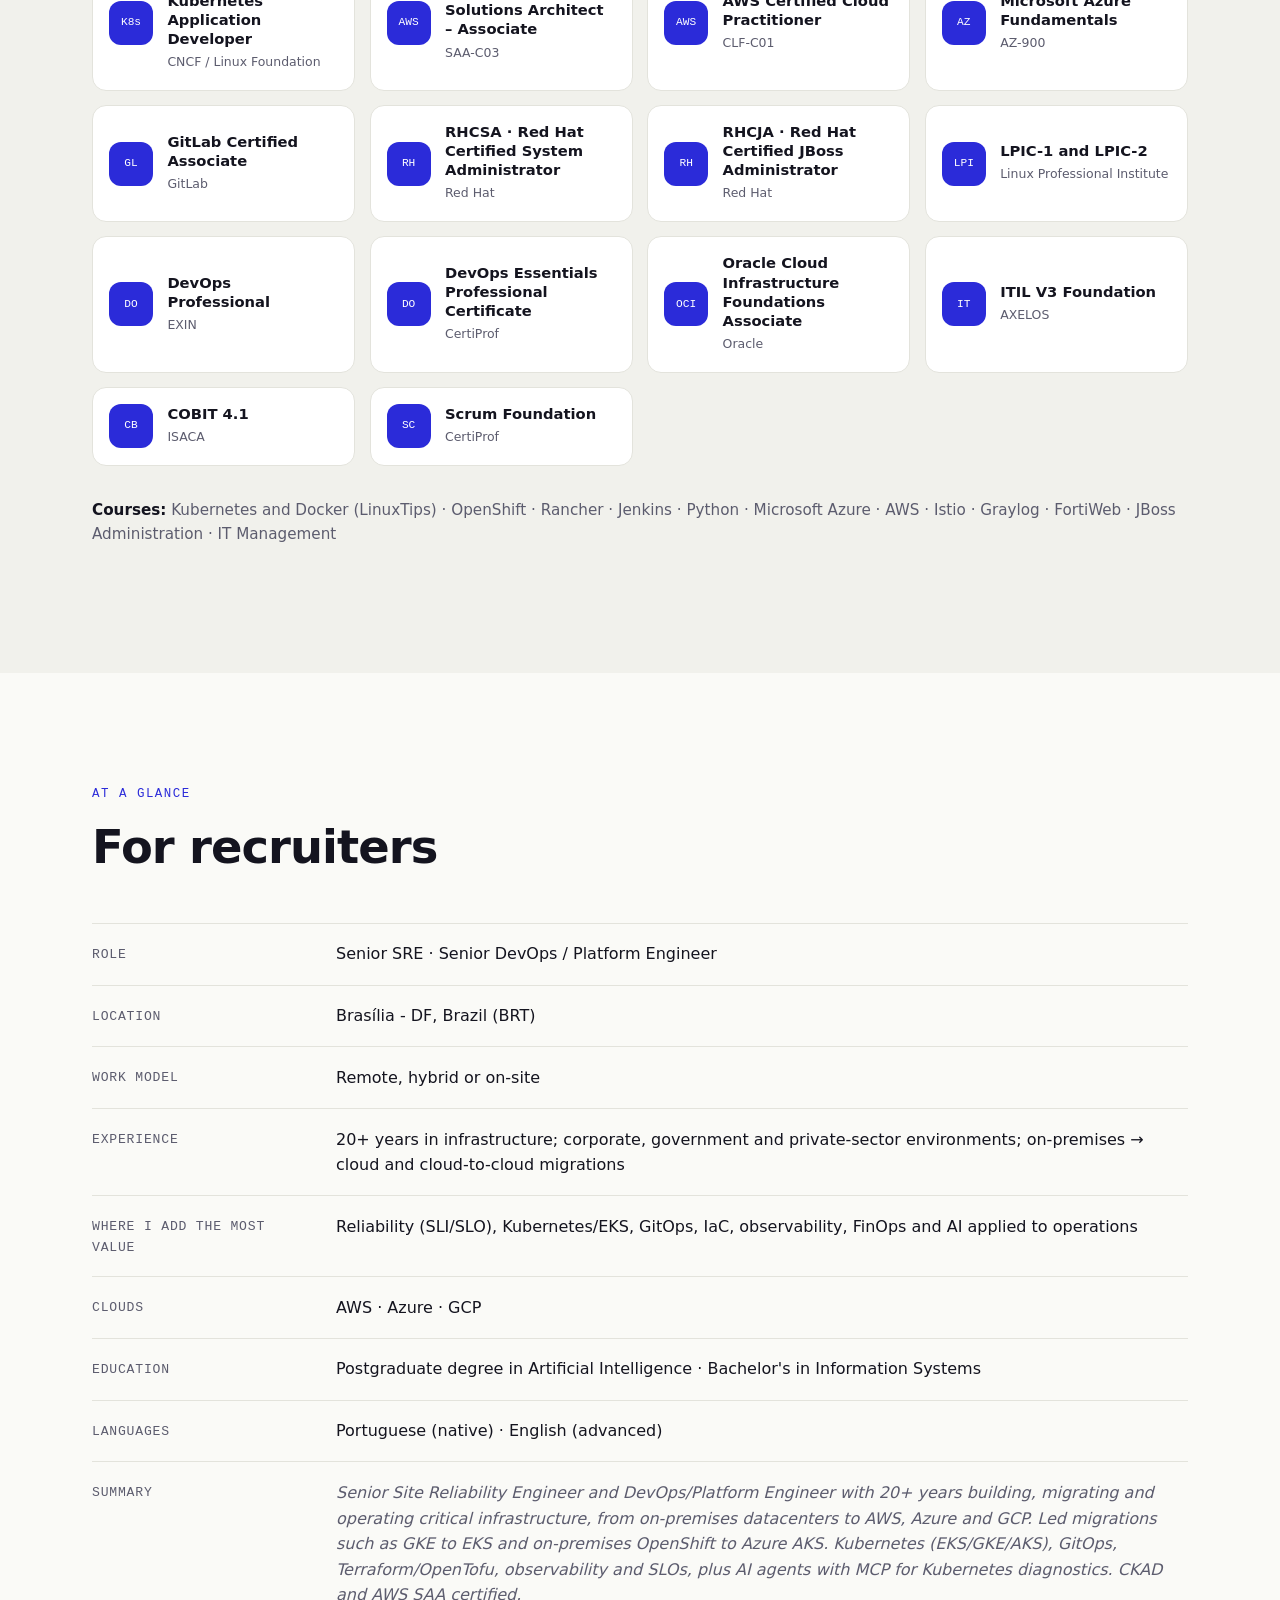
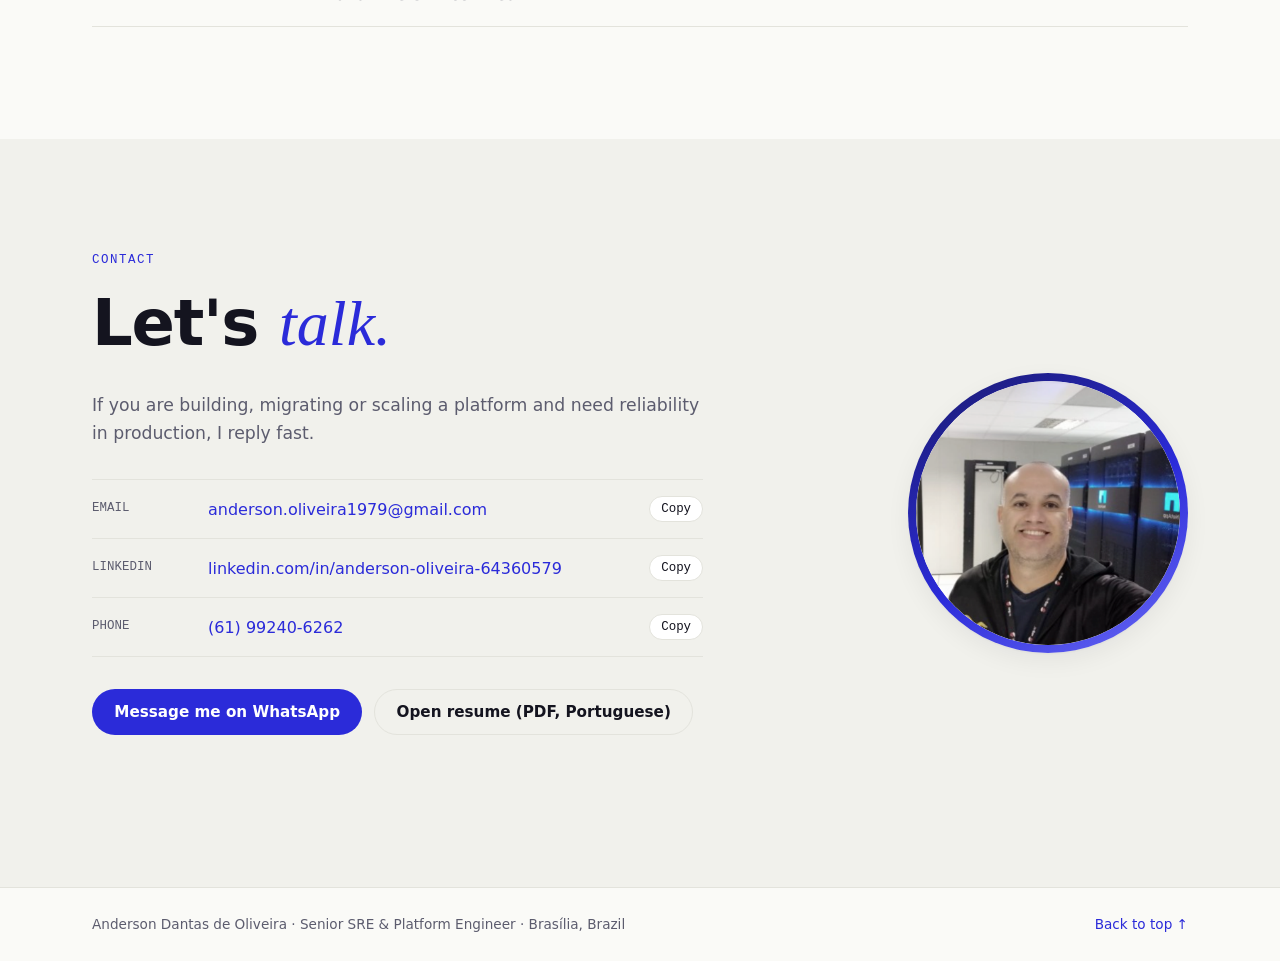
==== commit d456e4f2: "fixdate" ====
--- a/site/index.html
+++ b/site/index.html
@@ -276,7 +276,7 @@
           </div>
         </li>
         <li class="tl reveal">
-          <div class="tl__meta"><span class="tl__n">02</span><span class="tl__date">nov 2021 – mai 2025</span></div>
+          <div class="tl__meta"><span class="tl__n">02</span><span class="tl__date">nov 2022 – mai 2025</span></div>
           <div class="tl__body">
             <h3>DevSecOps Engineer <span>· Compass</span></h3>
             <ul>
@@ -291,7 +291,7 @@
           </div>
         </li>
         <li class="tl reveal">
-          <div class="tl__meta"><span class="tl__n">03</span><span class="tl__date">abr 2020 – nov 2021</span></div>
+          <div class="tl__meta"><span class="tl__n">03</span><span class="tl__date">abr 2021 – nov 2022</span></div>
           <div class="tl__body">
             <h3>Analista DevOps <span>· META</span></h3>
             <ul>
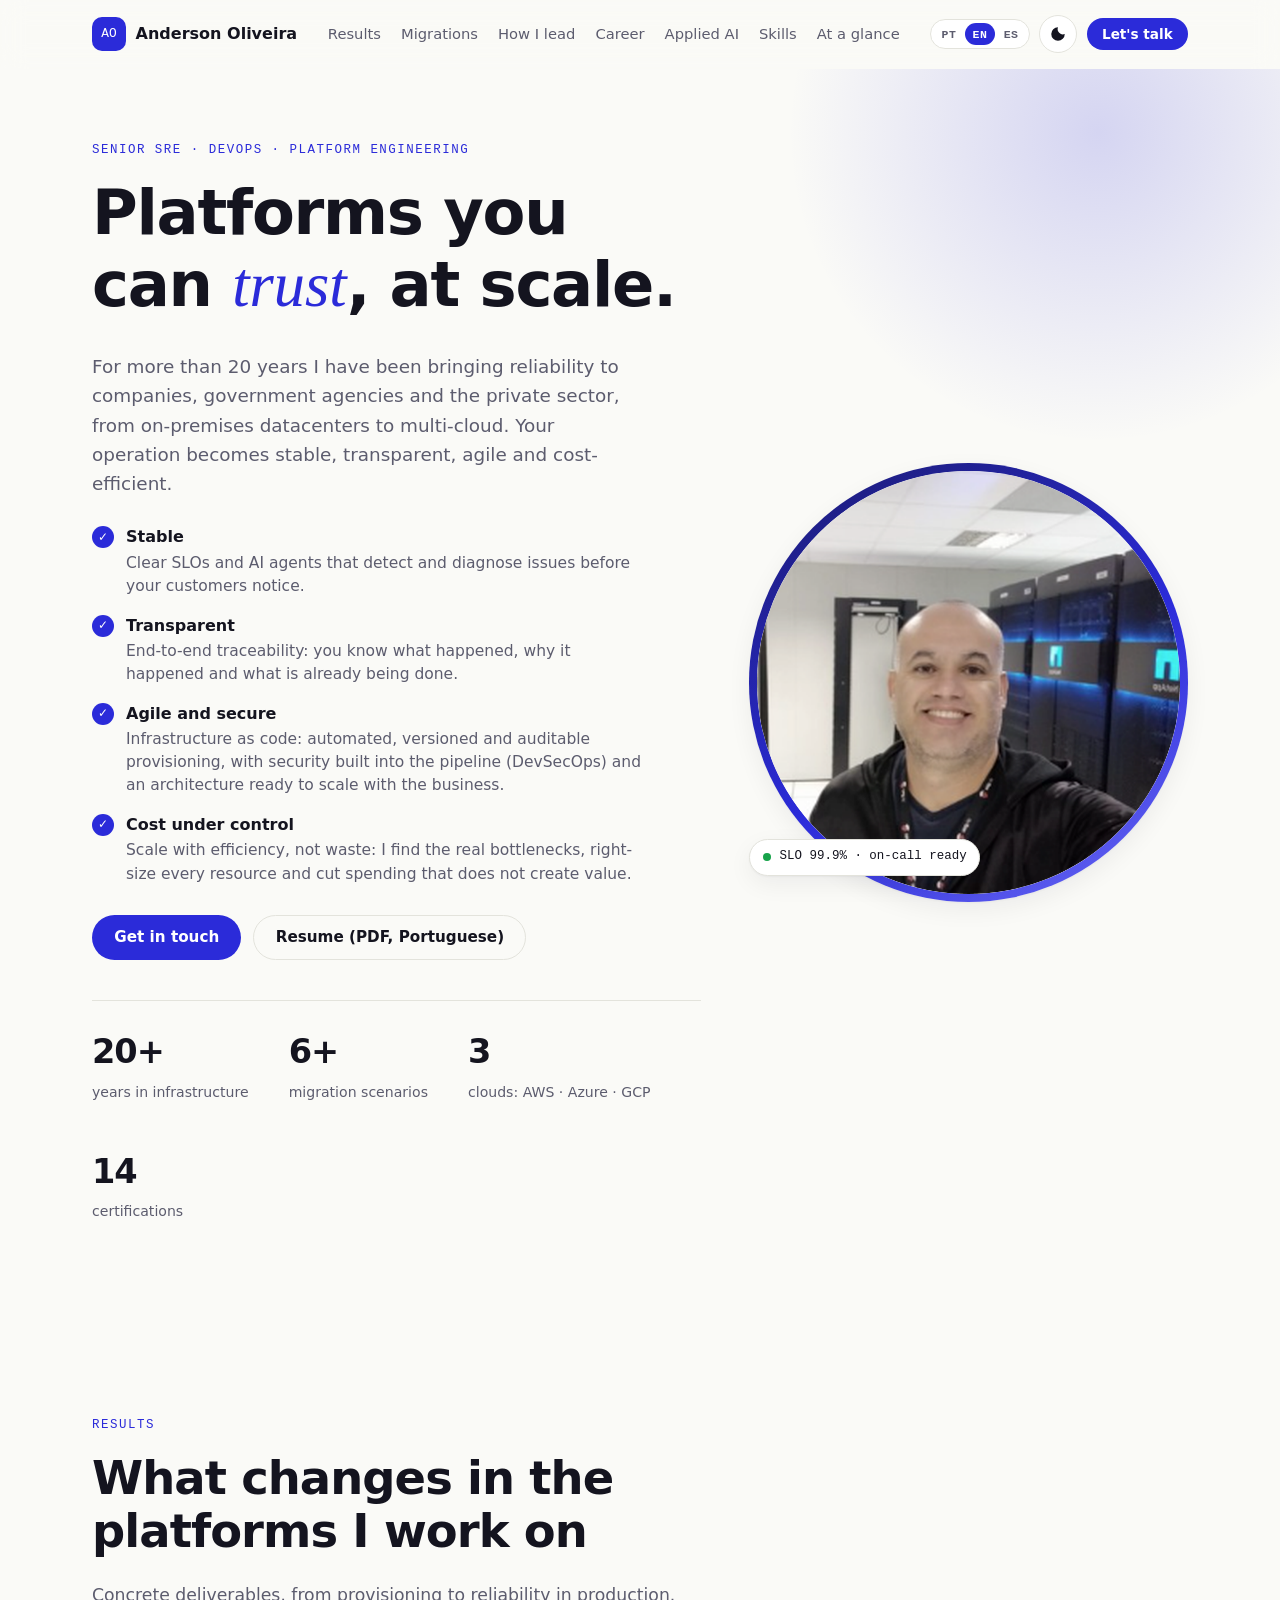
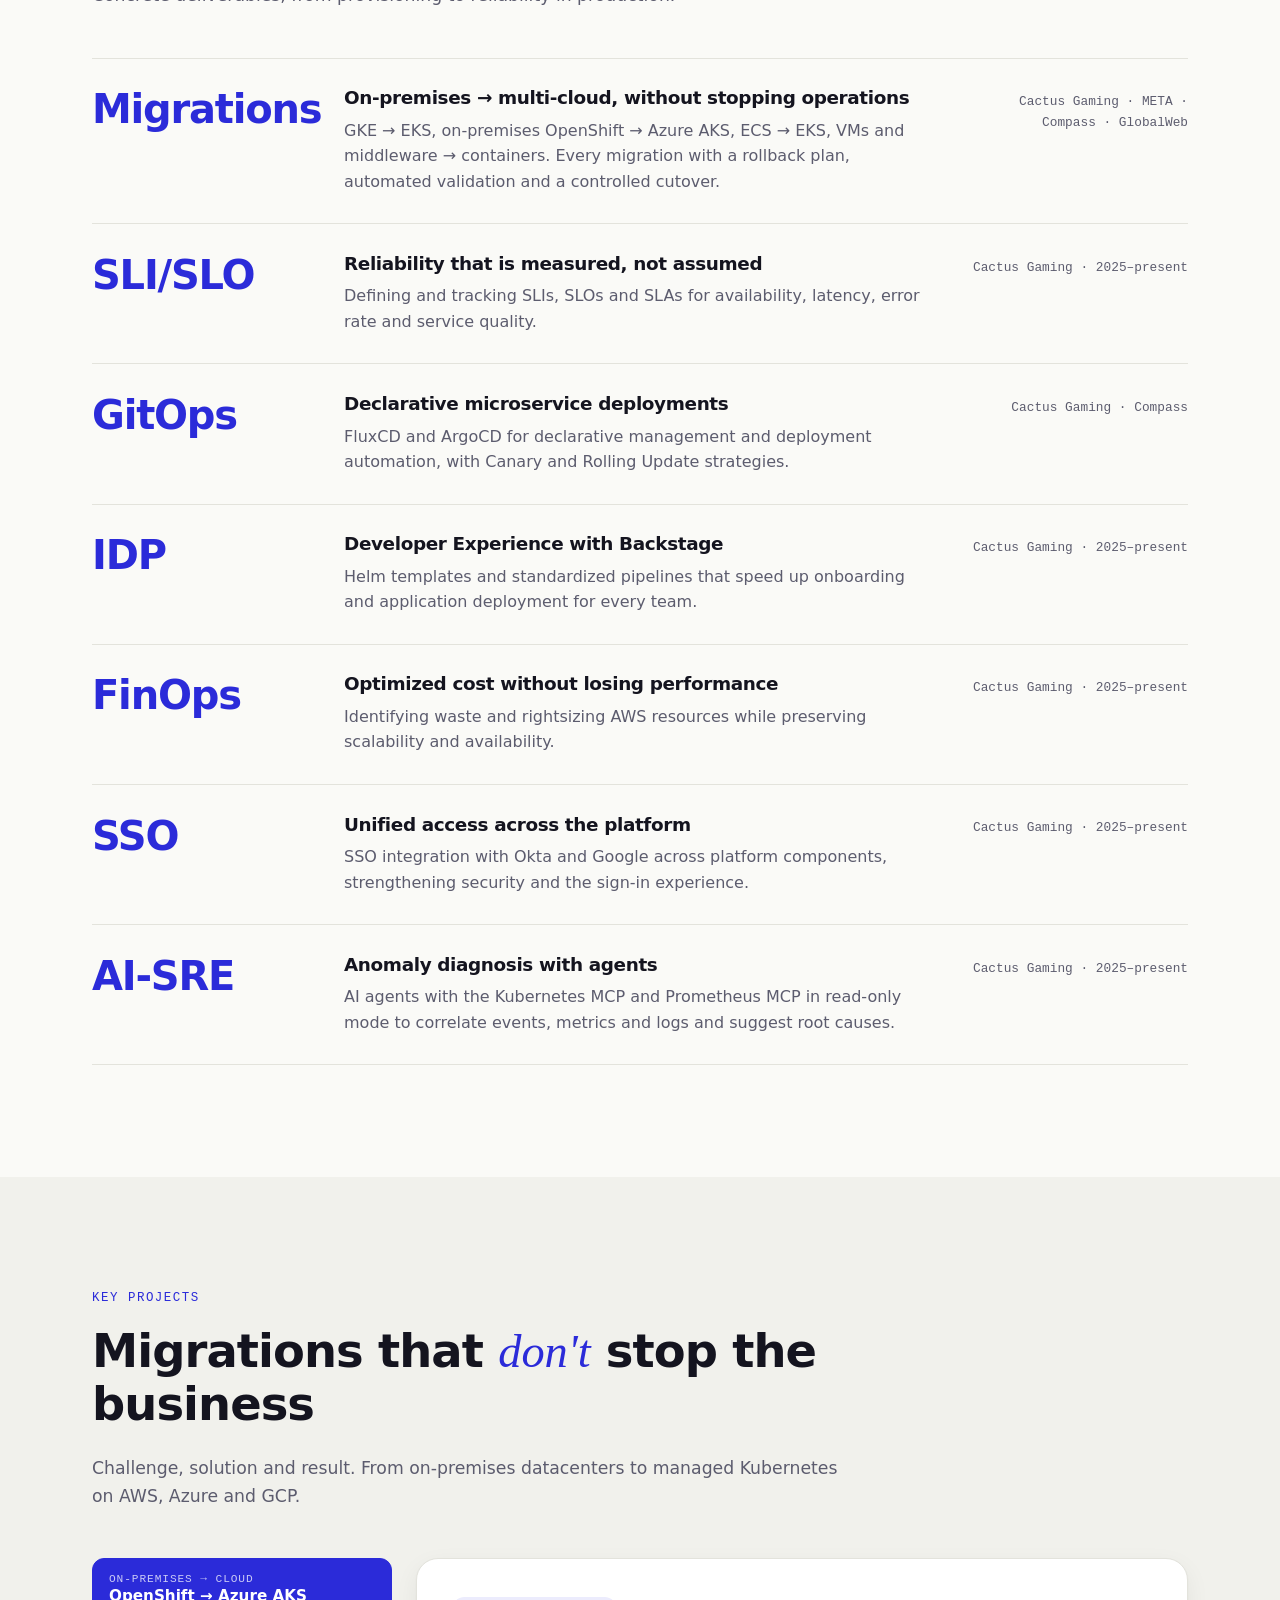
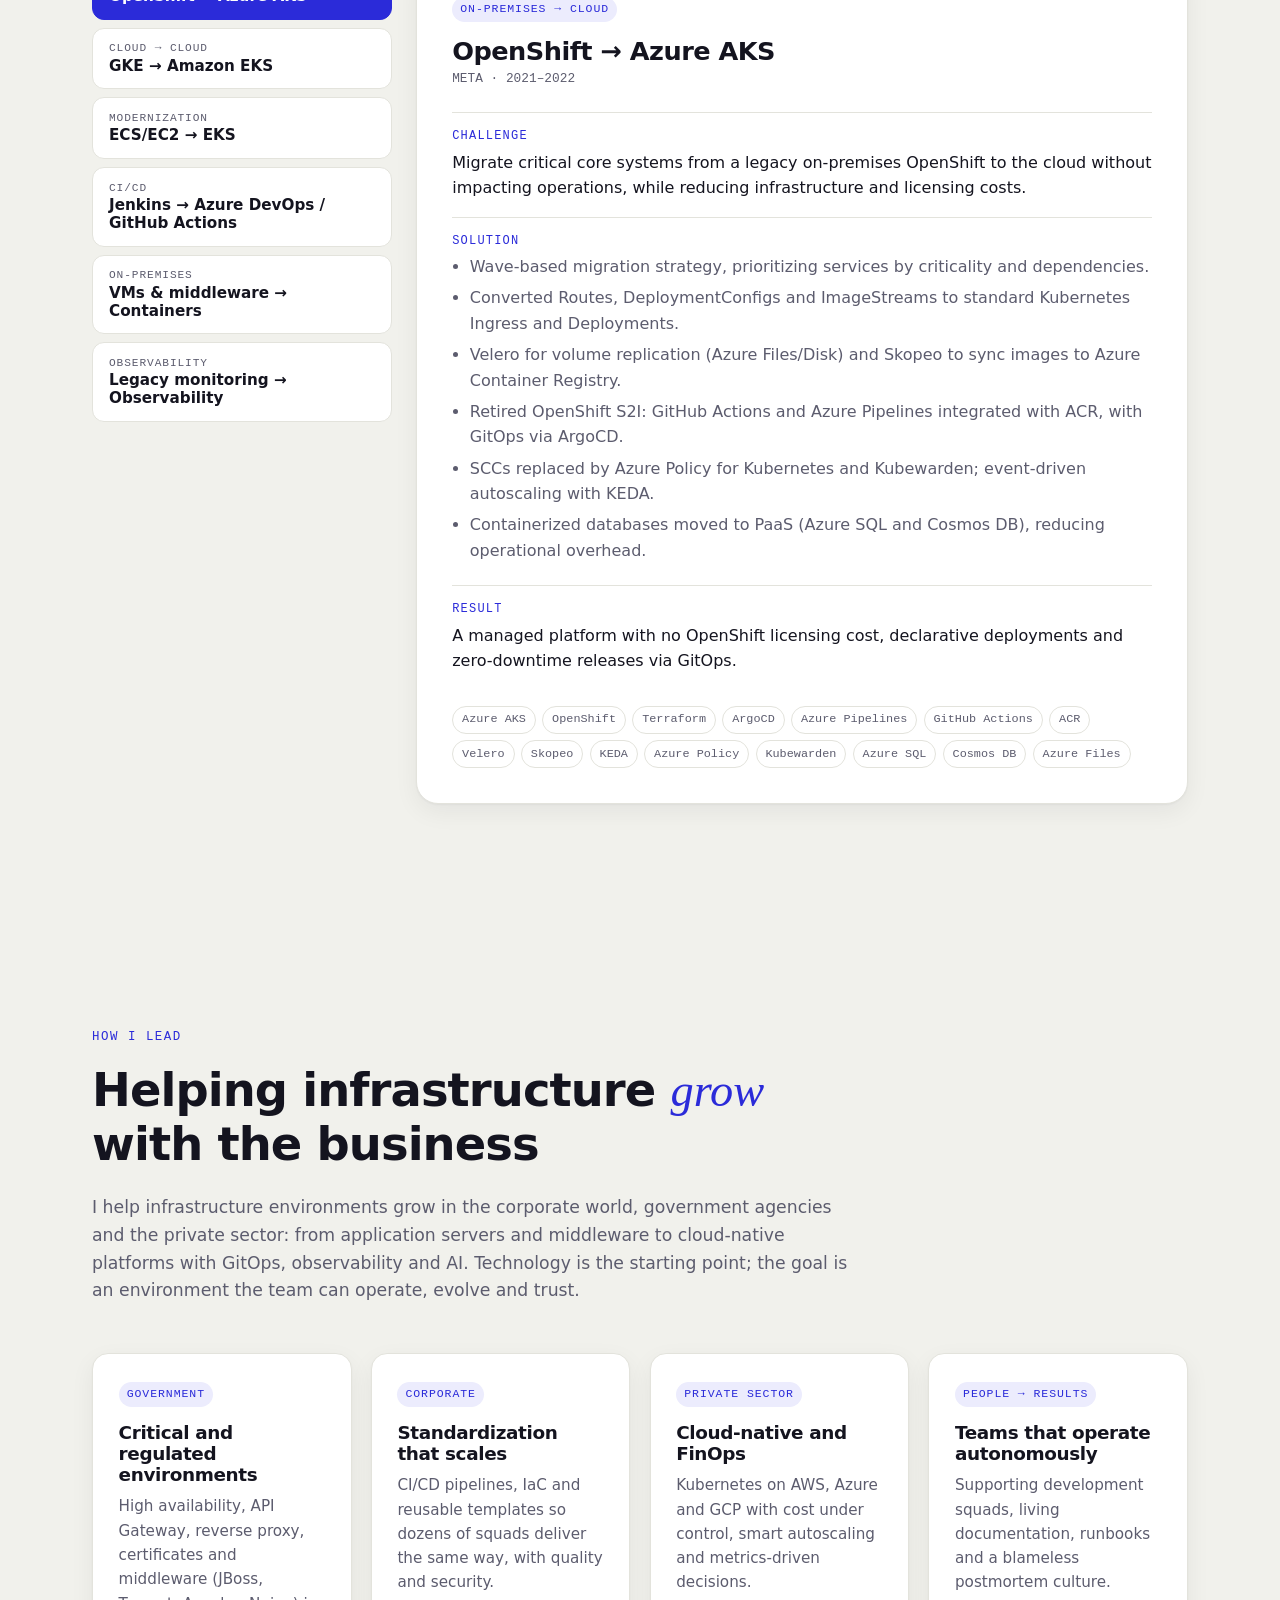
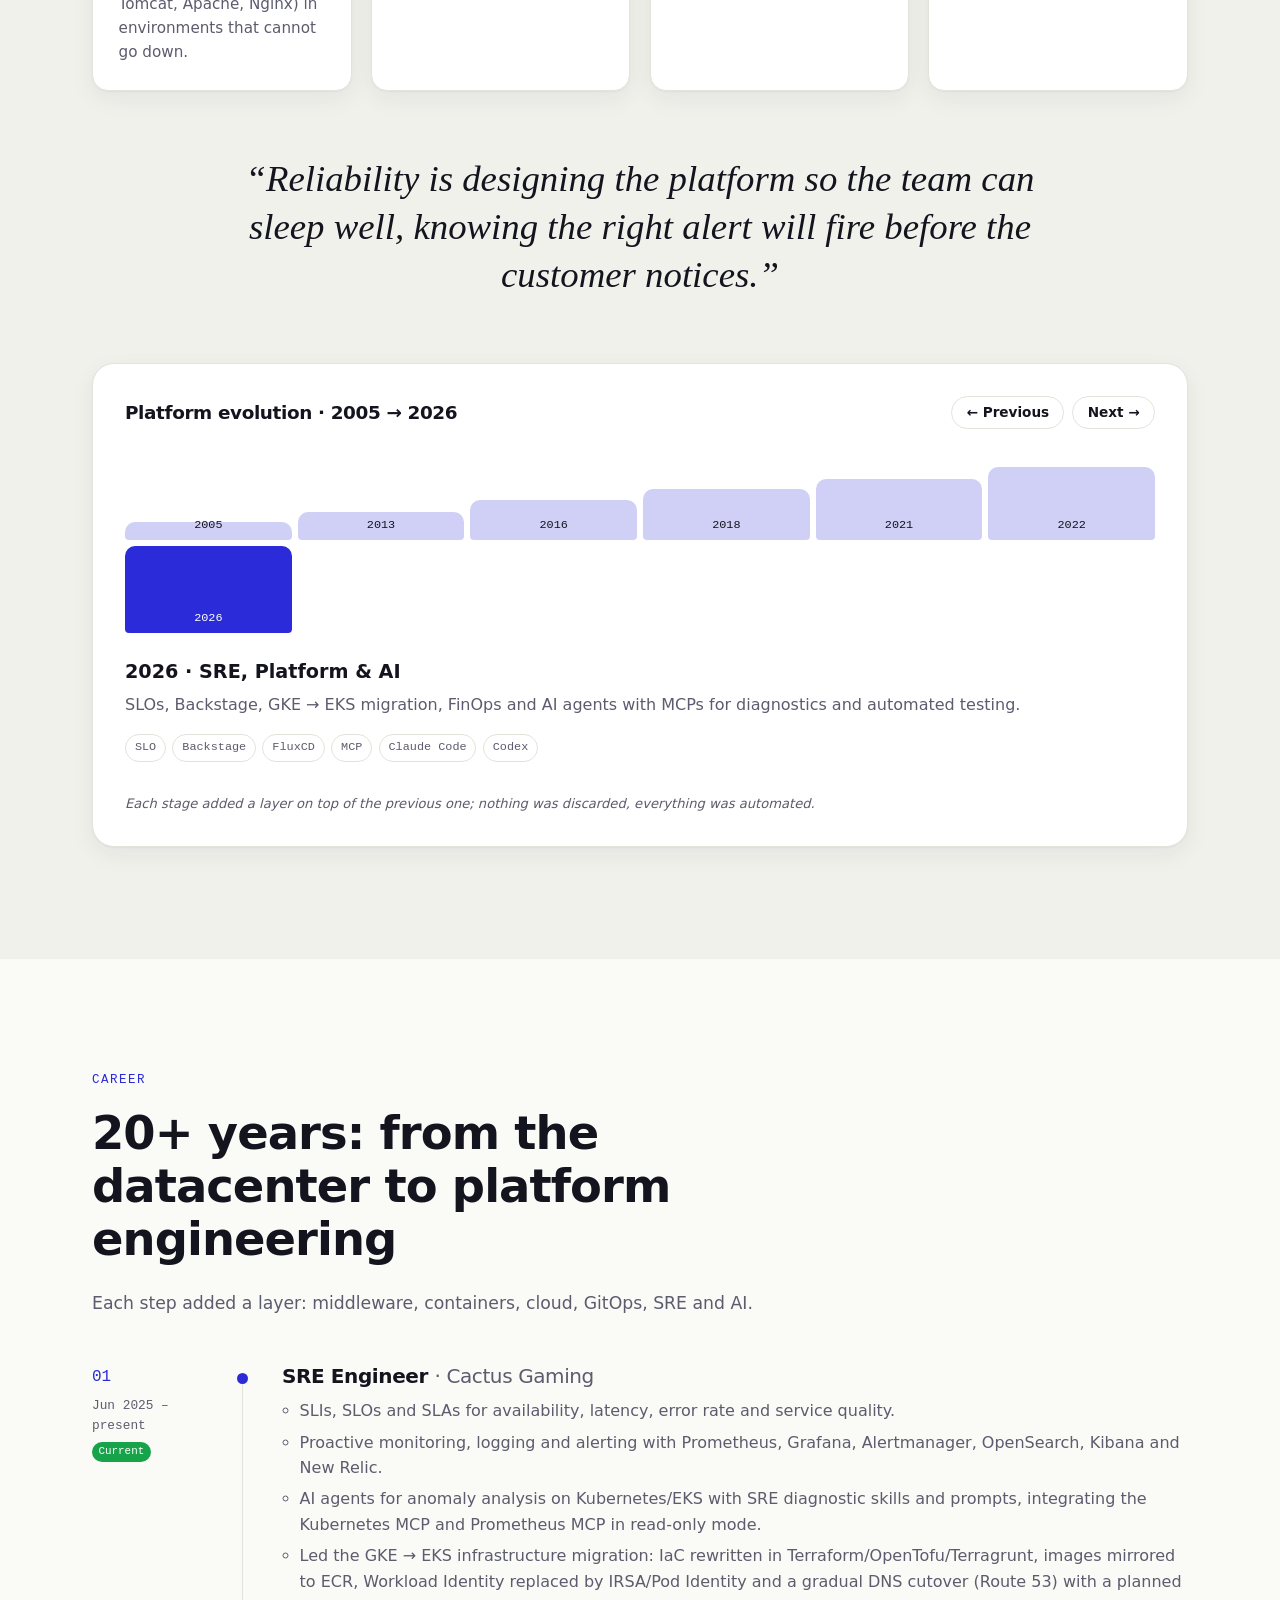
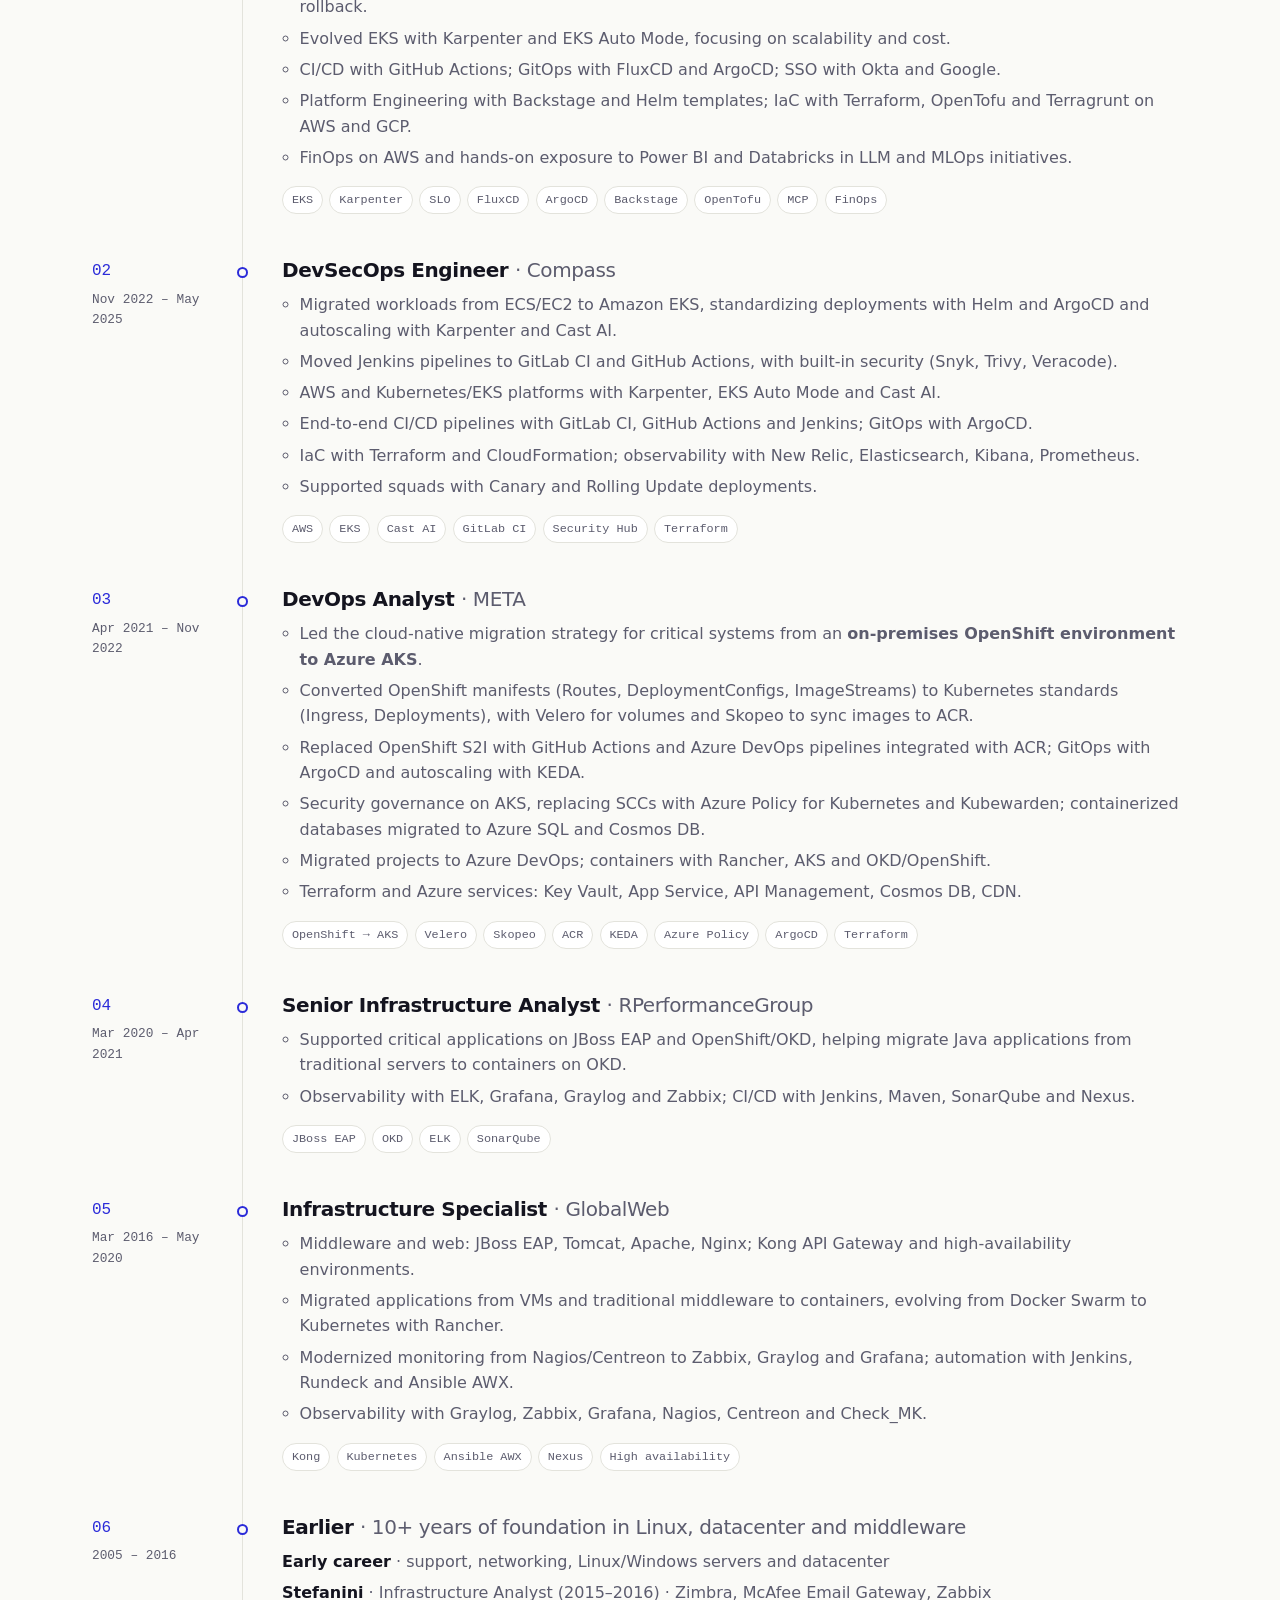
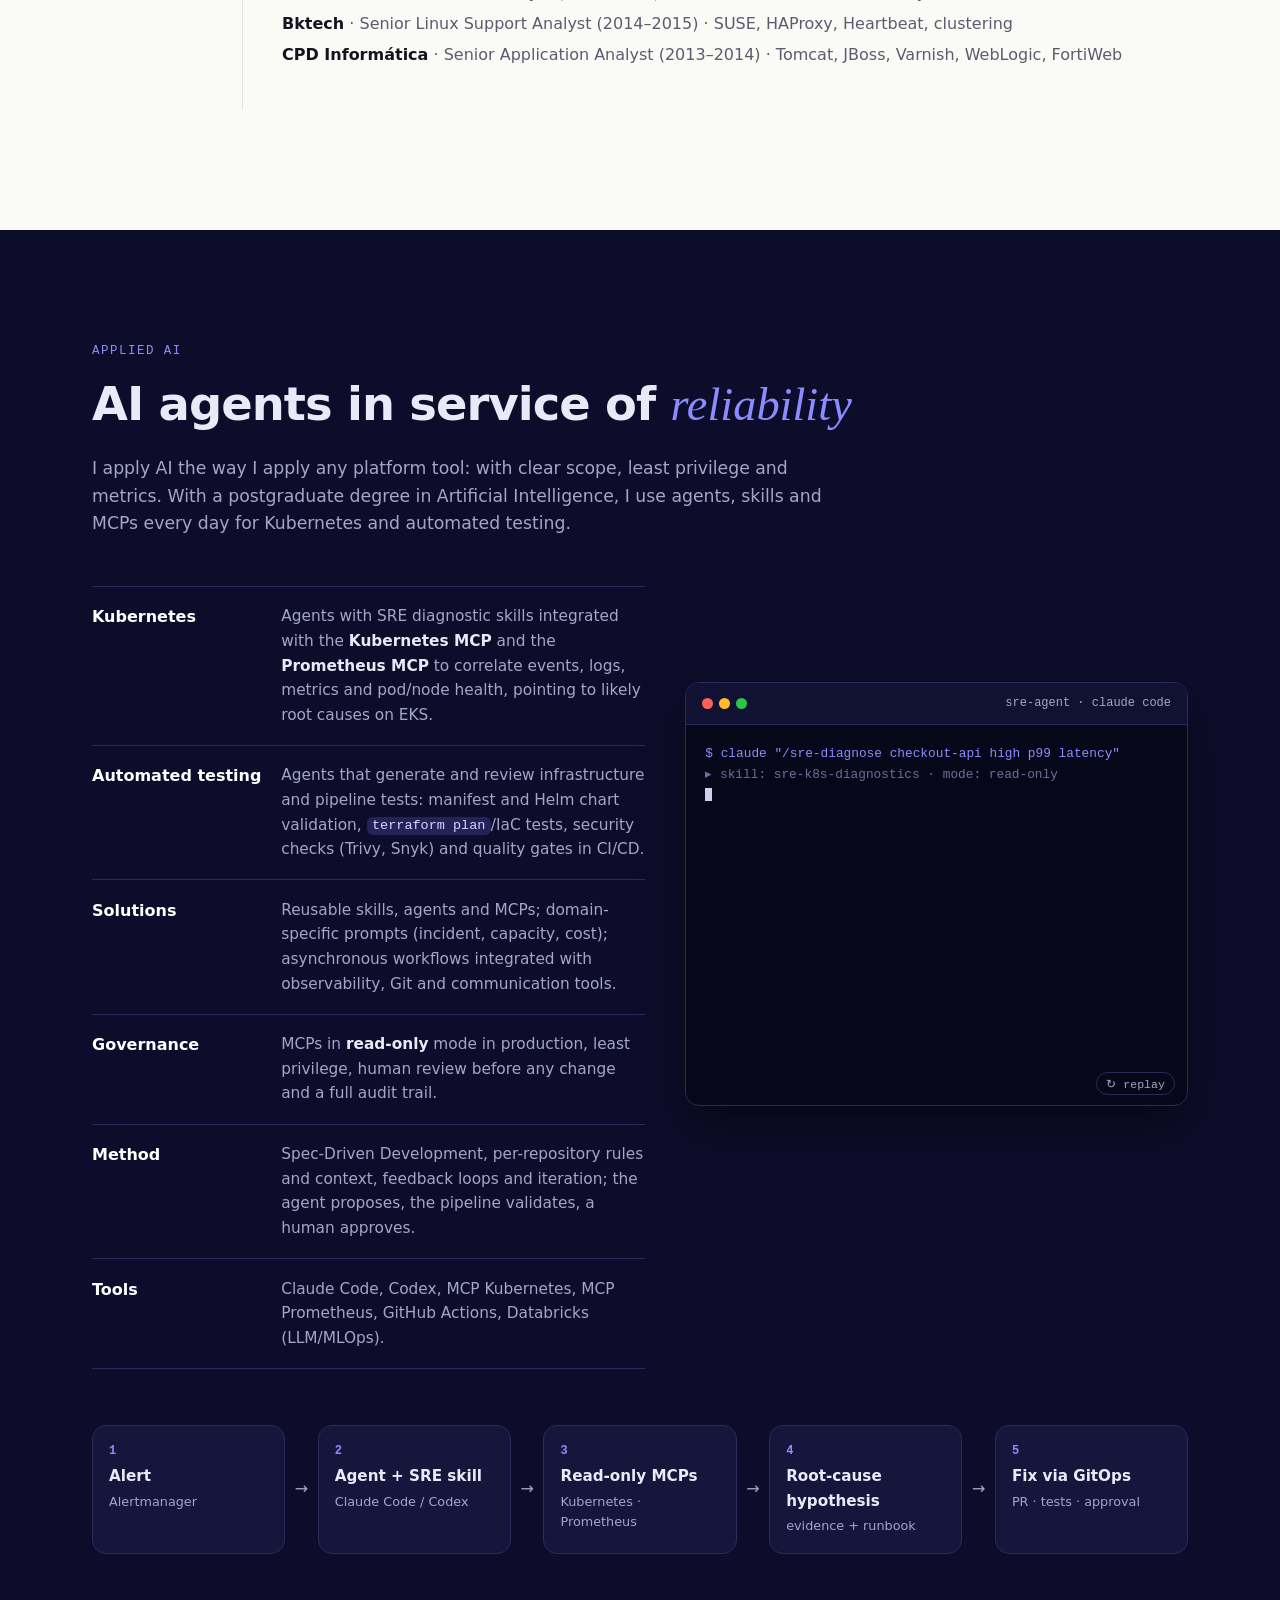
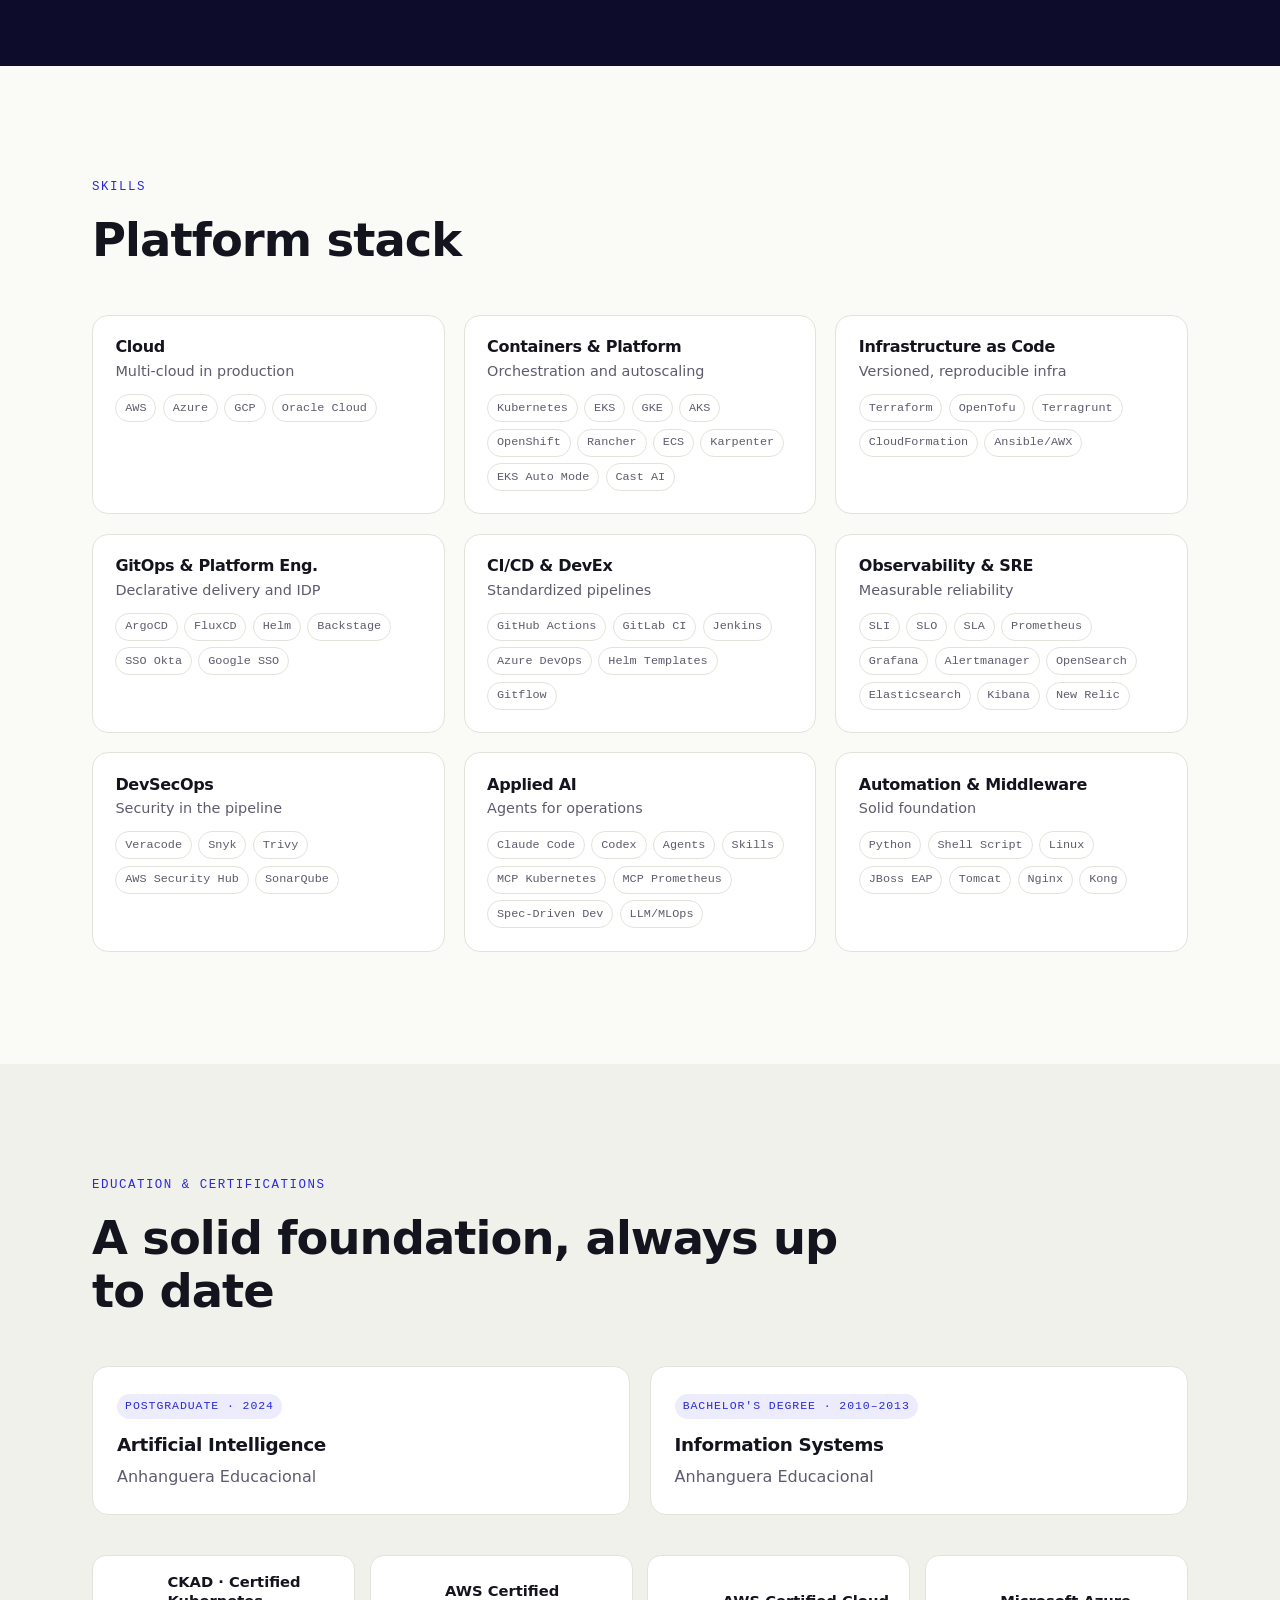
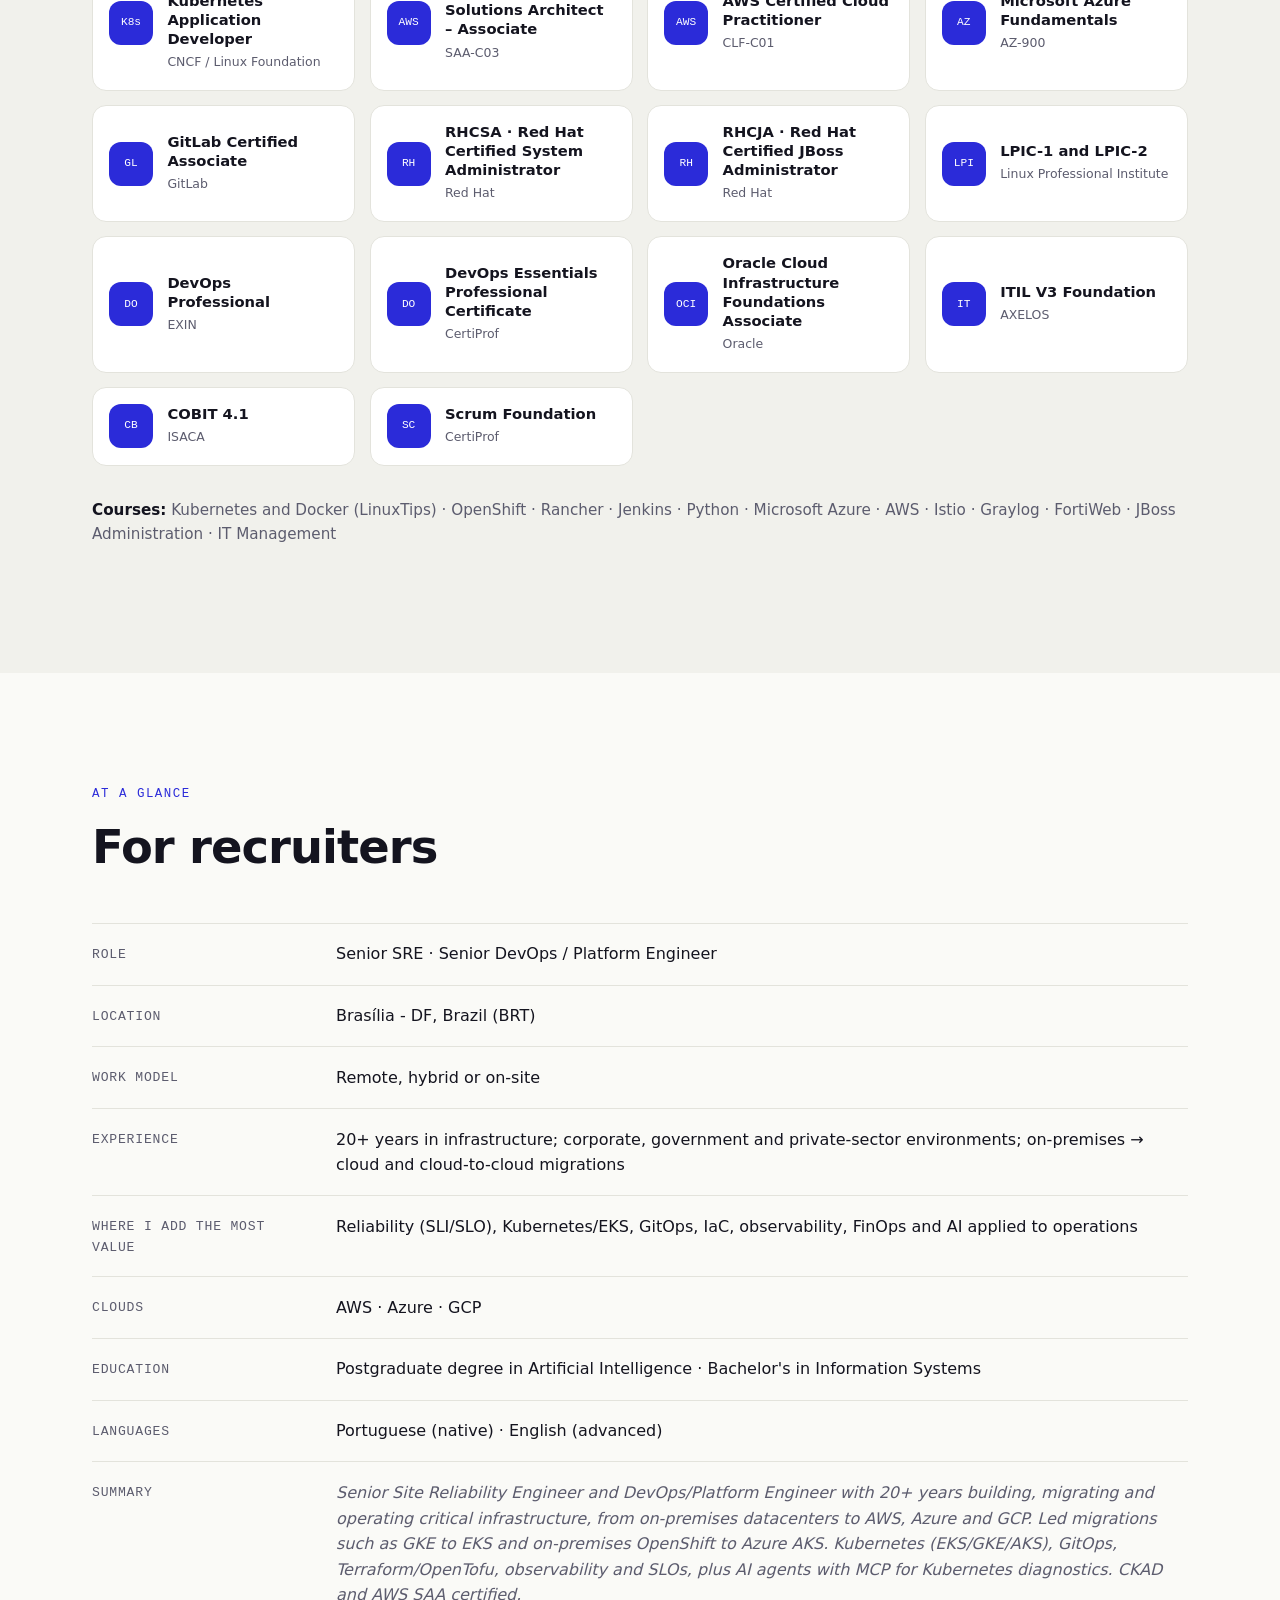
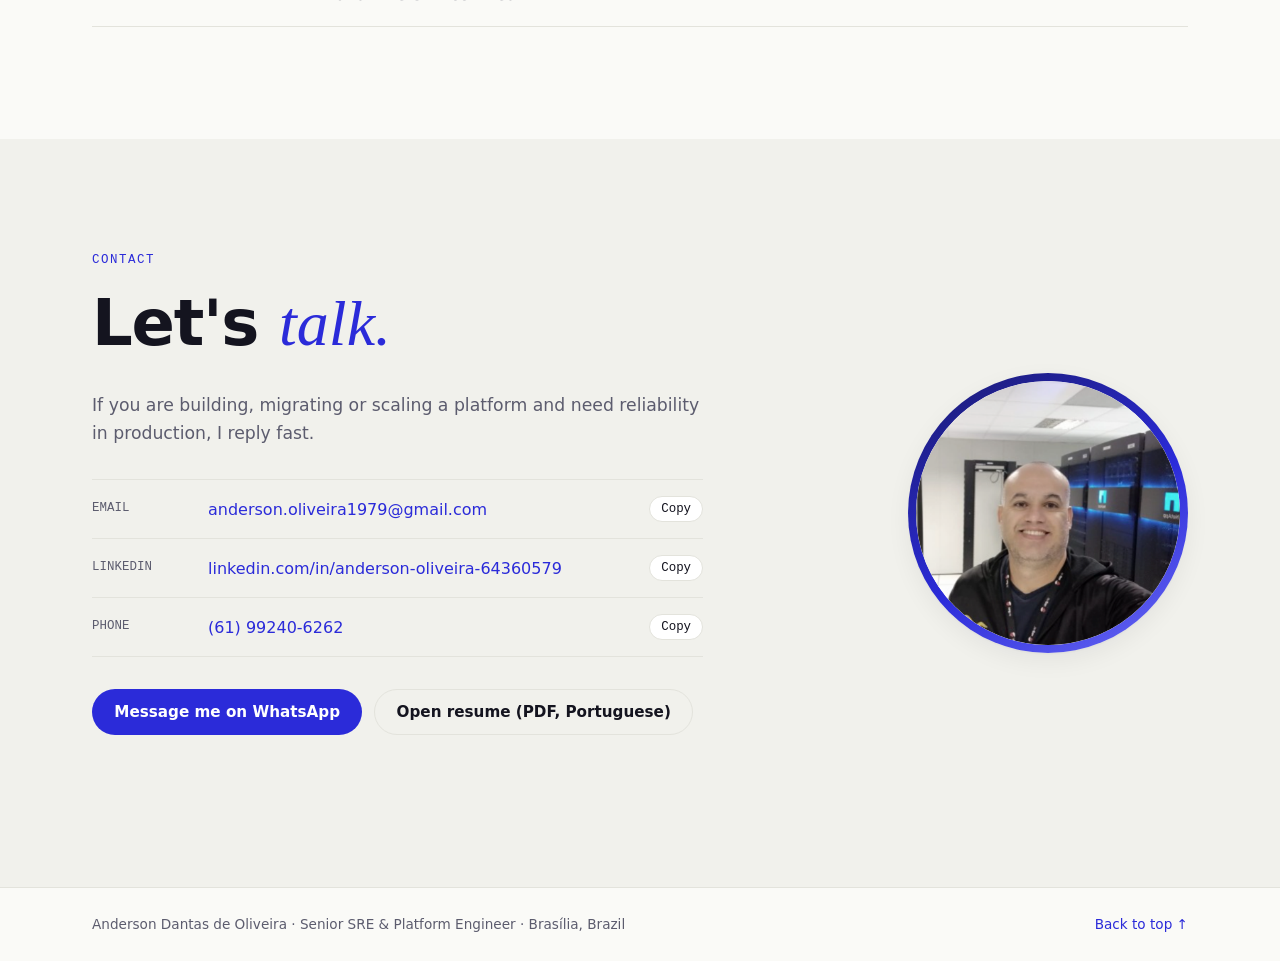
==== commit 709753c1: "fix" ====
--- a/site/index.html
+++ b/site/index.html
@@ -17,7 +17,7 @@
   <link rel="preconnect" href="https://fonts.googleapis.com">
   <link rel="preconnect" href="https://fonts.gstatic.com" crossorigin>
   <link href="https://fonts.googleapis.com/css2?family=Instrument+Serif:ital@0;1&family=Inter:wght@400;500;600;700&family=JetBrains+Mono:wght@400;500&display=swap" rel="stylesheet">
-  <link rel="stylesheet" href="css/style.css">
+  <link rel="stylesheet" href="css/style.css?v=__BUILD__">
 </head>
 <body>
 
@@ -518,7 +518,7 @@
 </footer>
 
 <div class="toast" id="toast" role="status" aria-live="polite"></div>
-<script src="js/i18n.js"></script>
-<script src="js/main.js"></script>
+<script src="js/i18n.js?v=__BUILD__"></script>
+<script src="js/main.js?v=__BUILD__"></script>
 </body>
 </html>
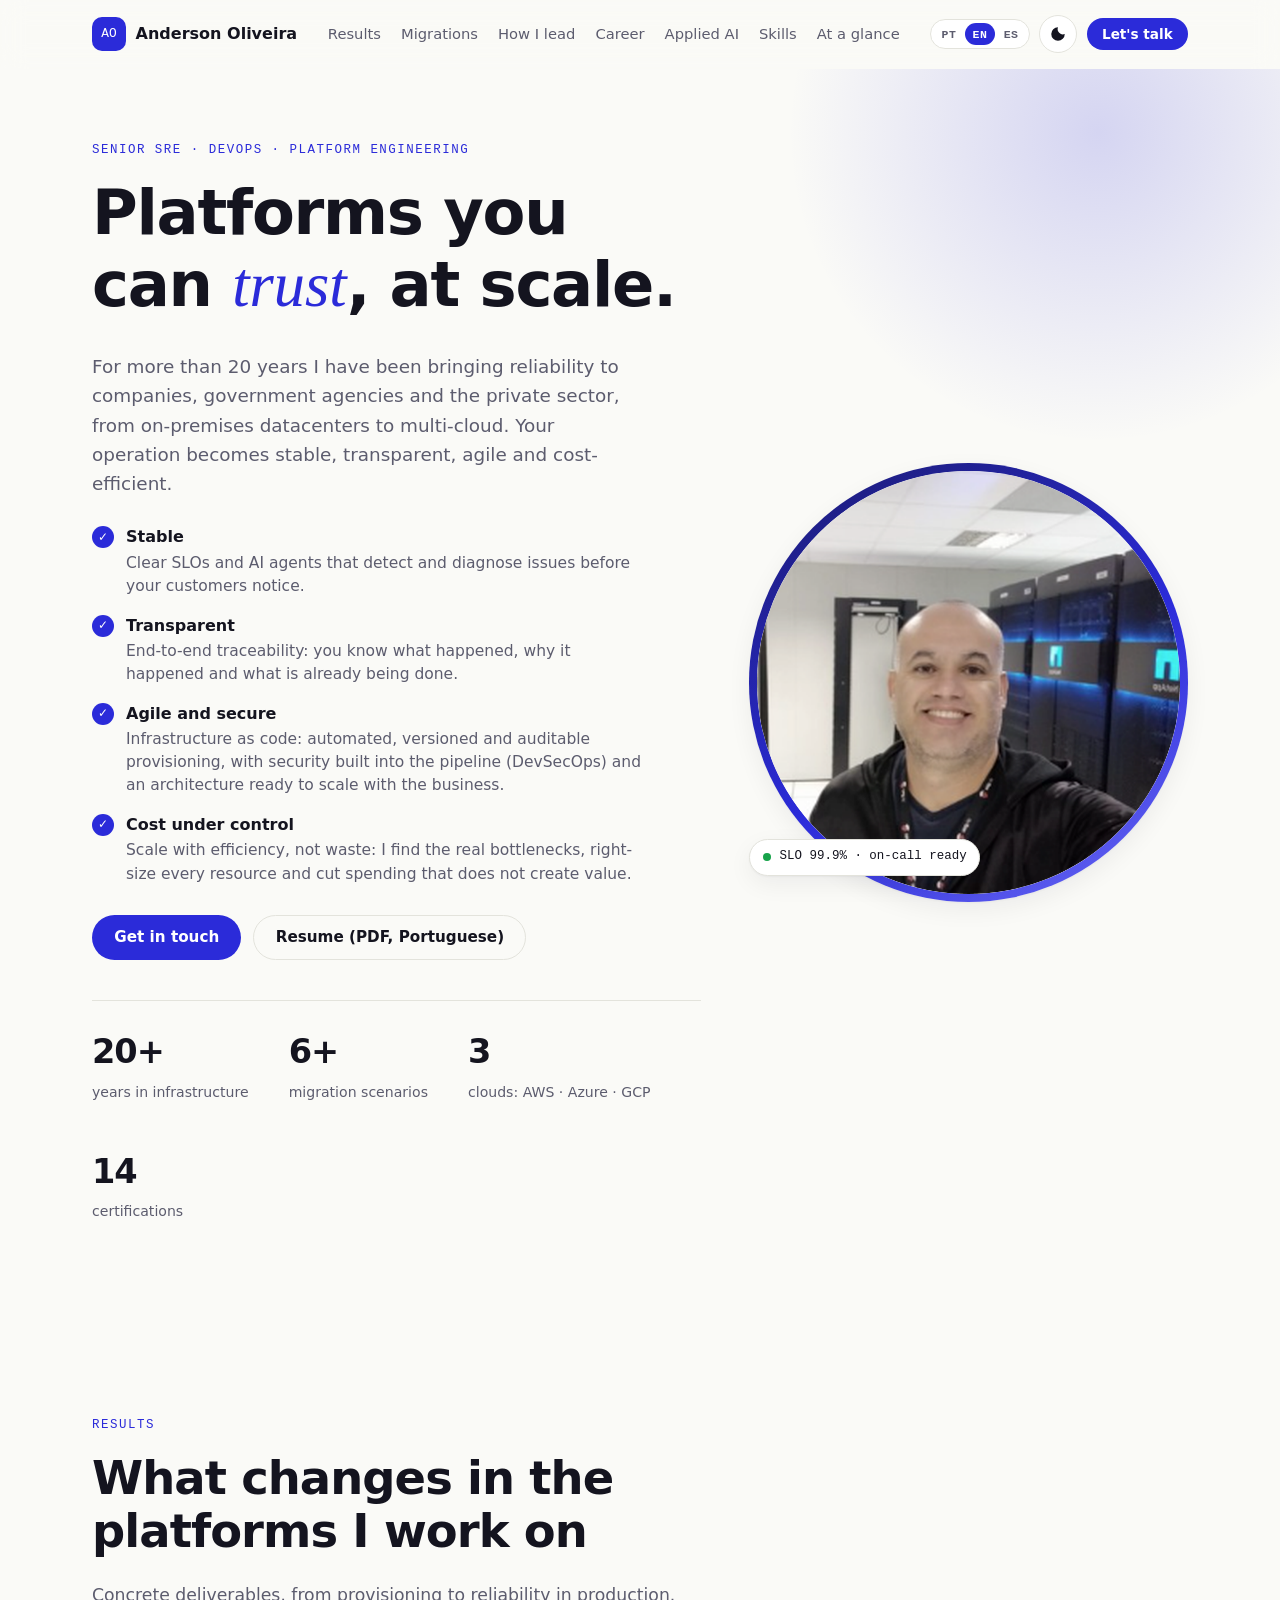
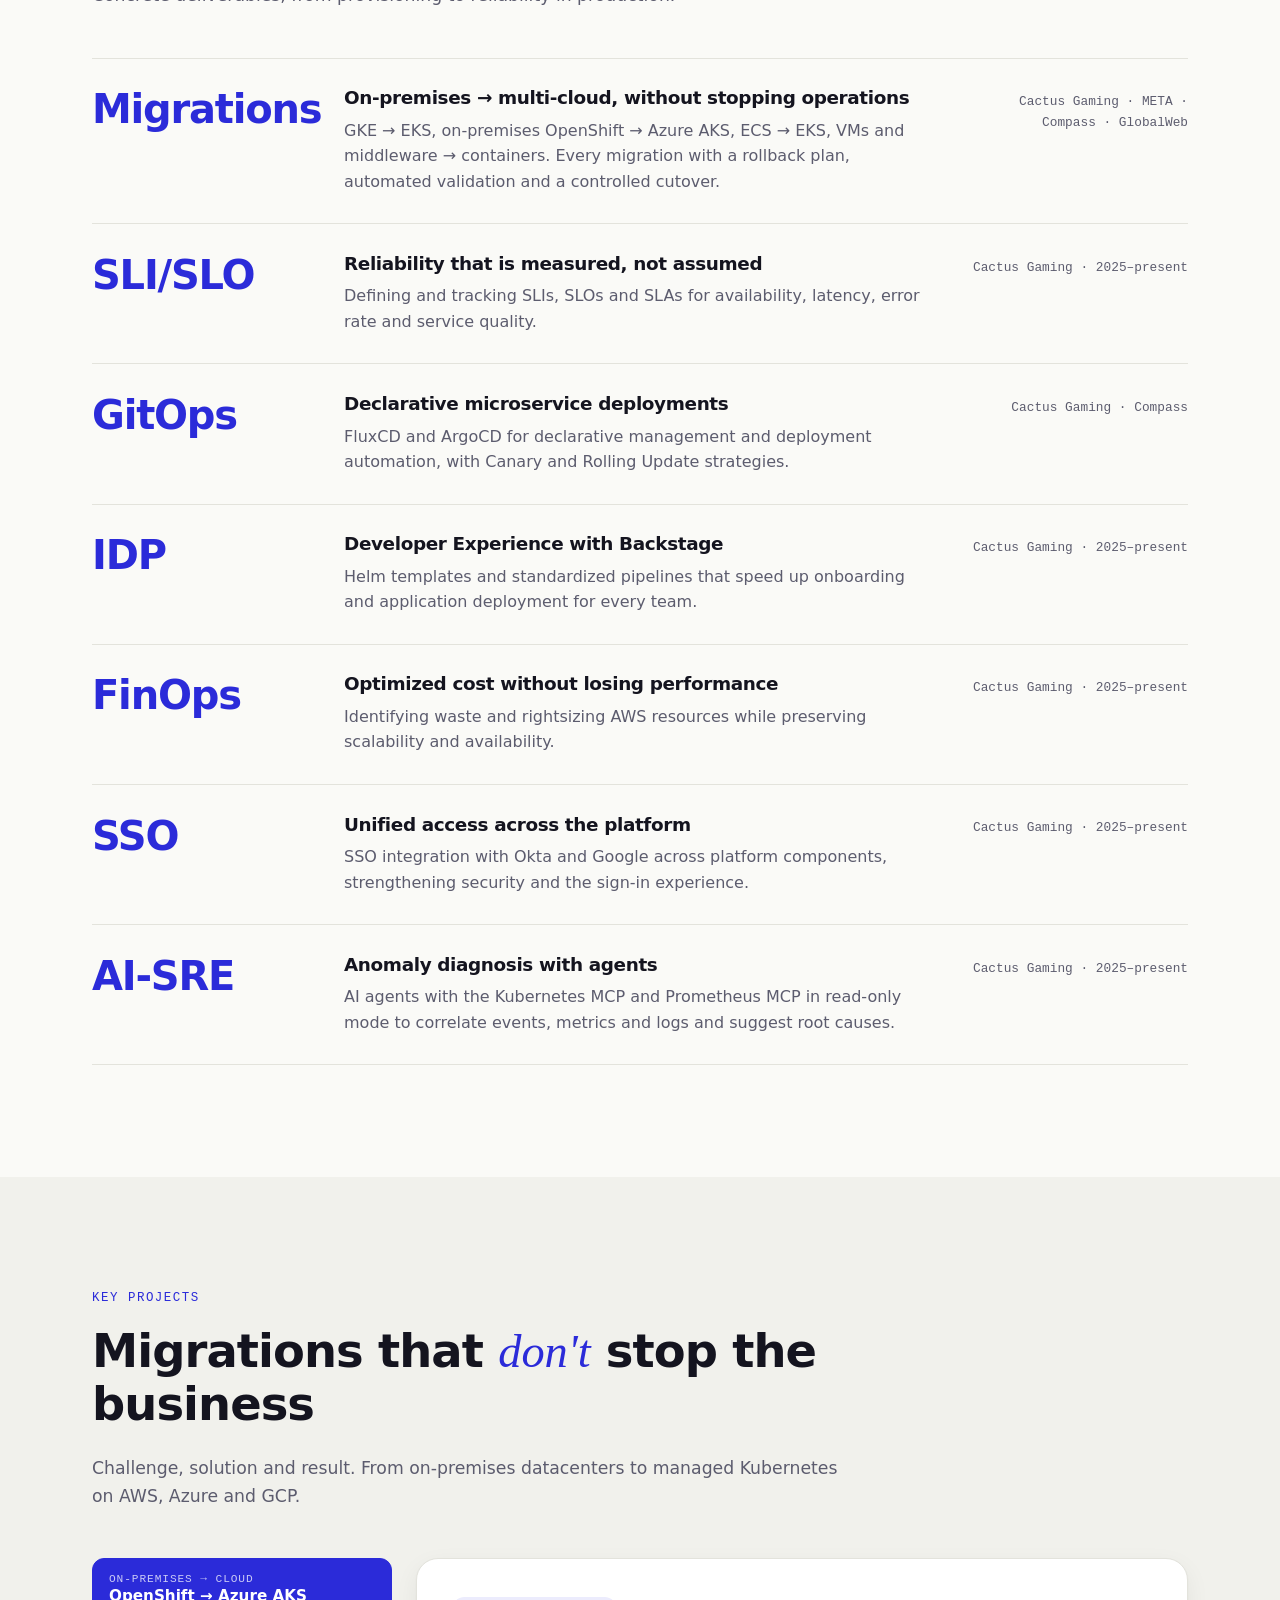
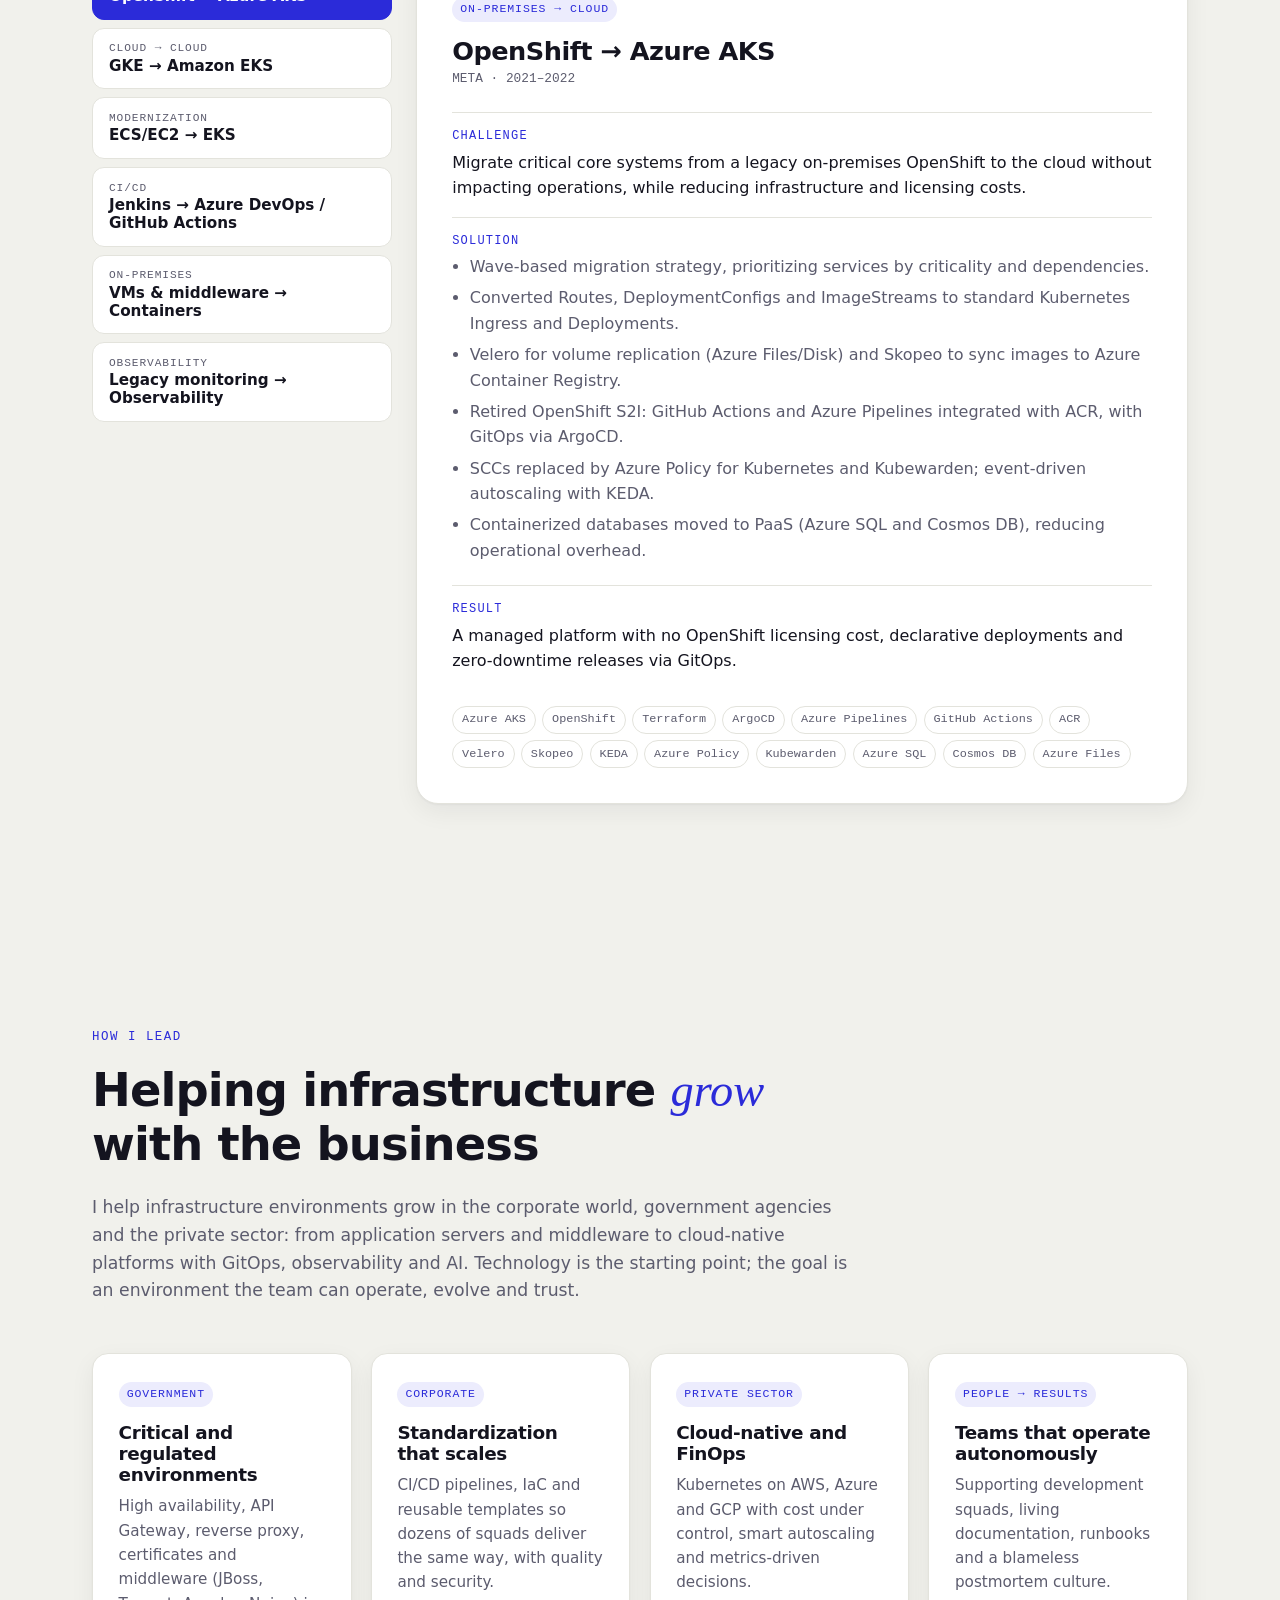
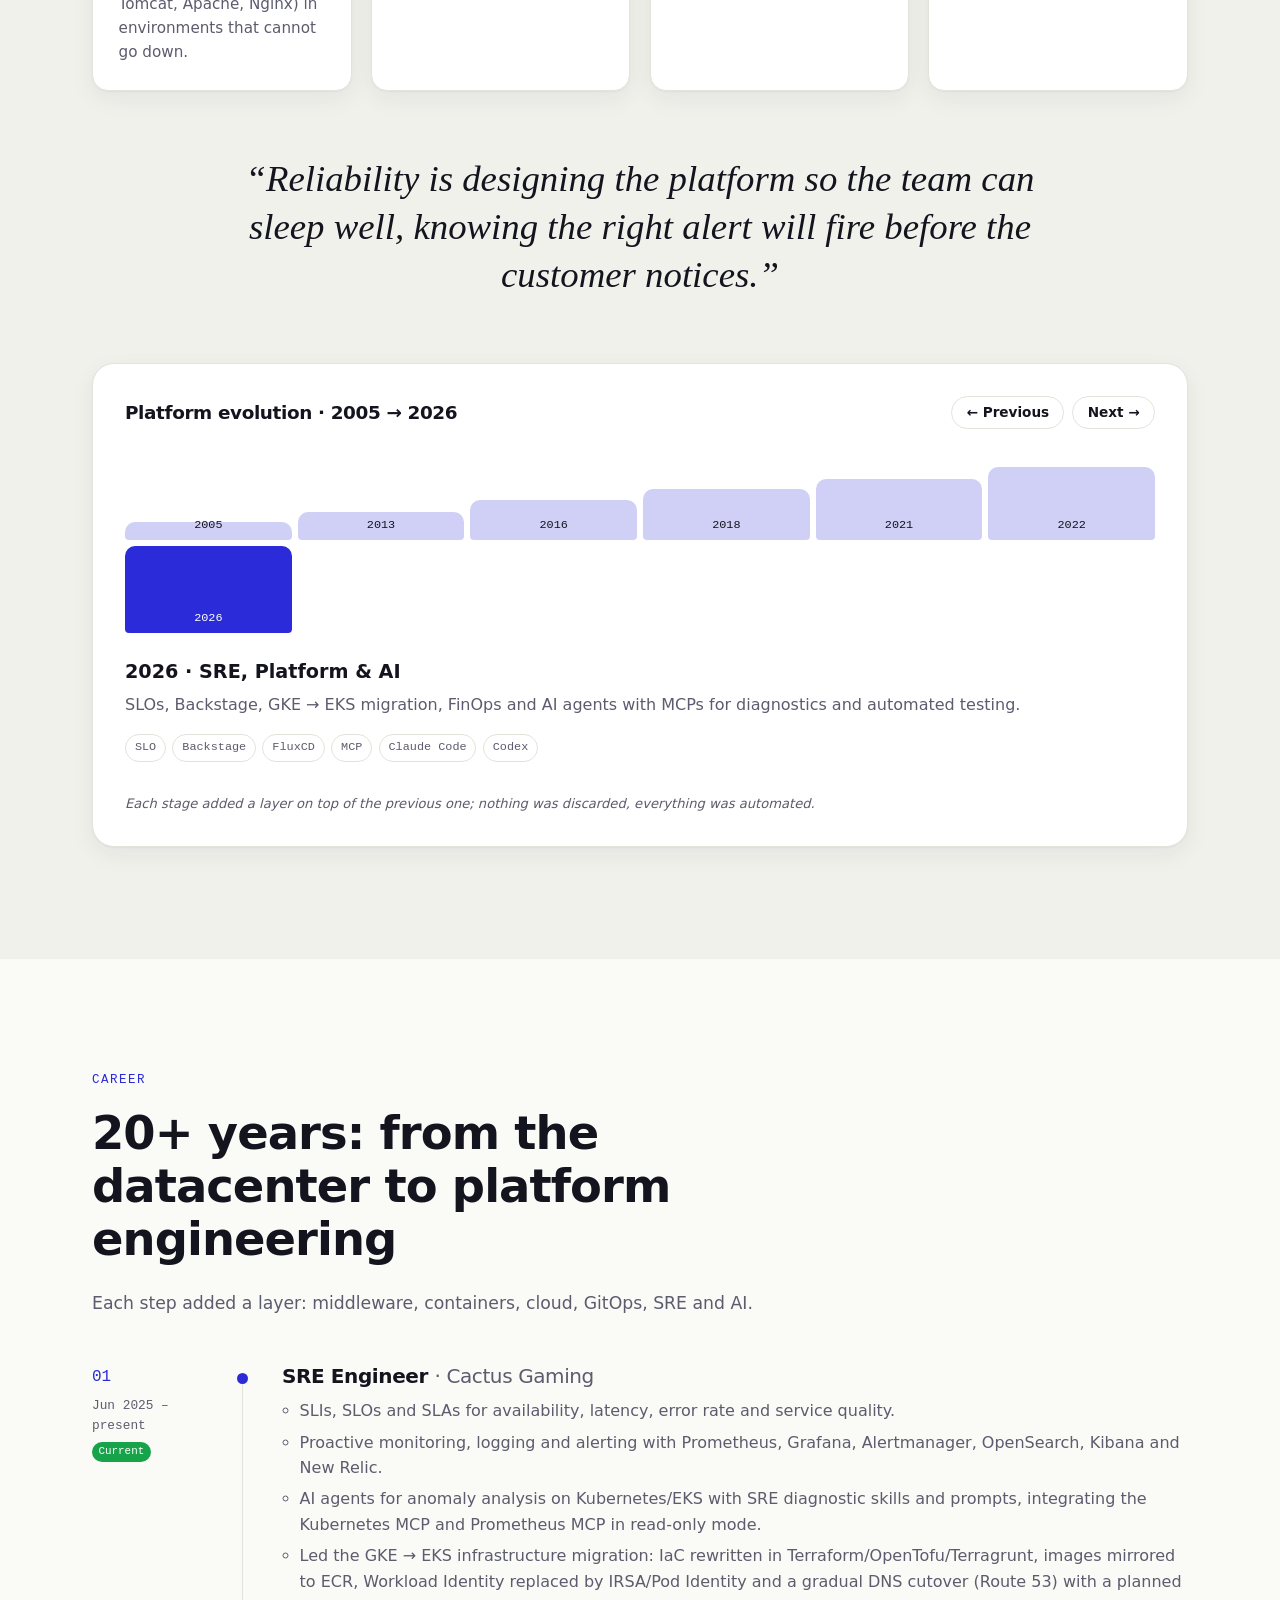
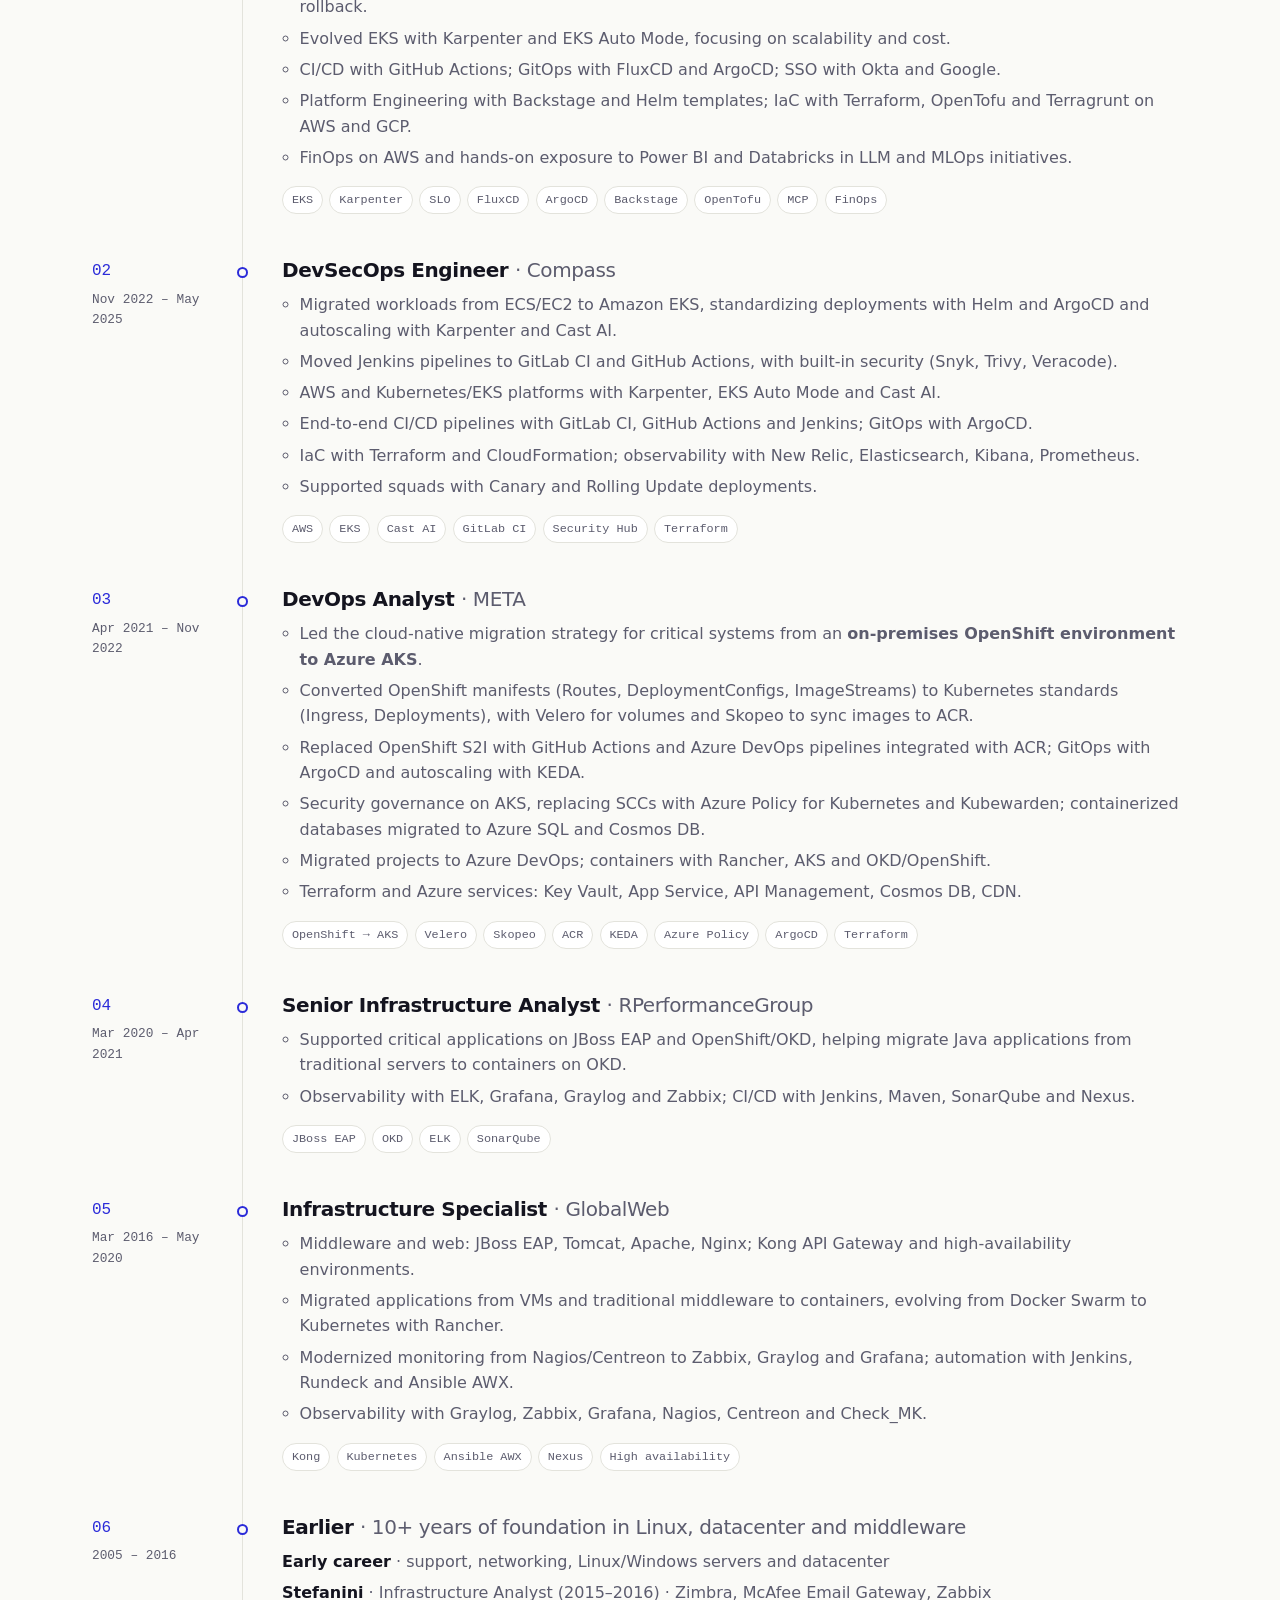
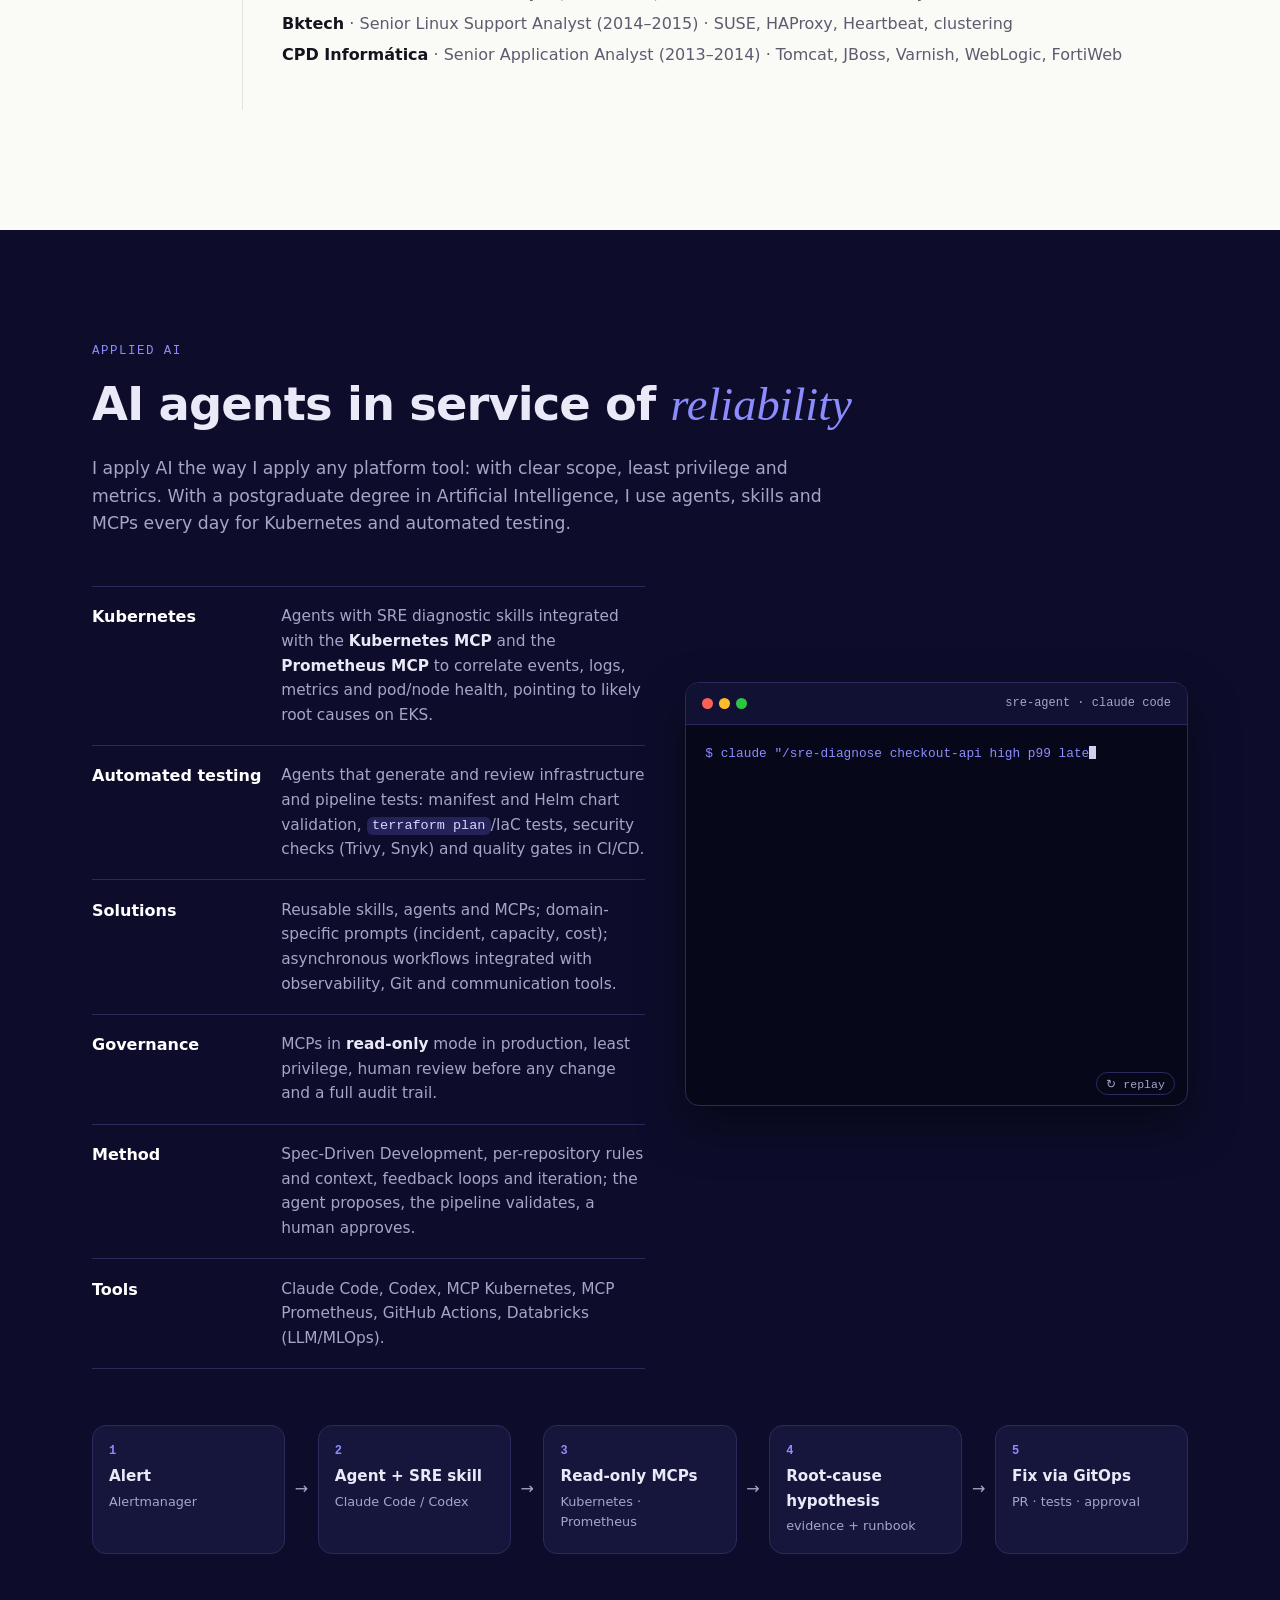
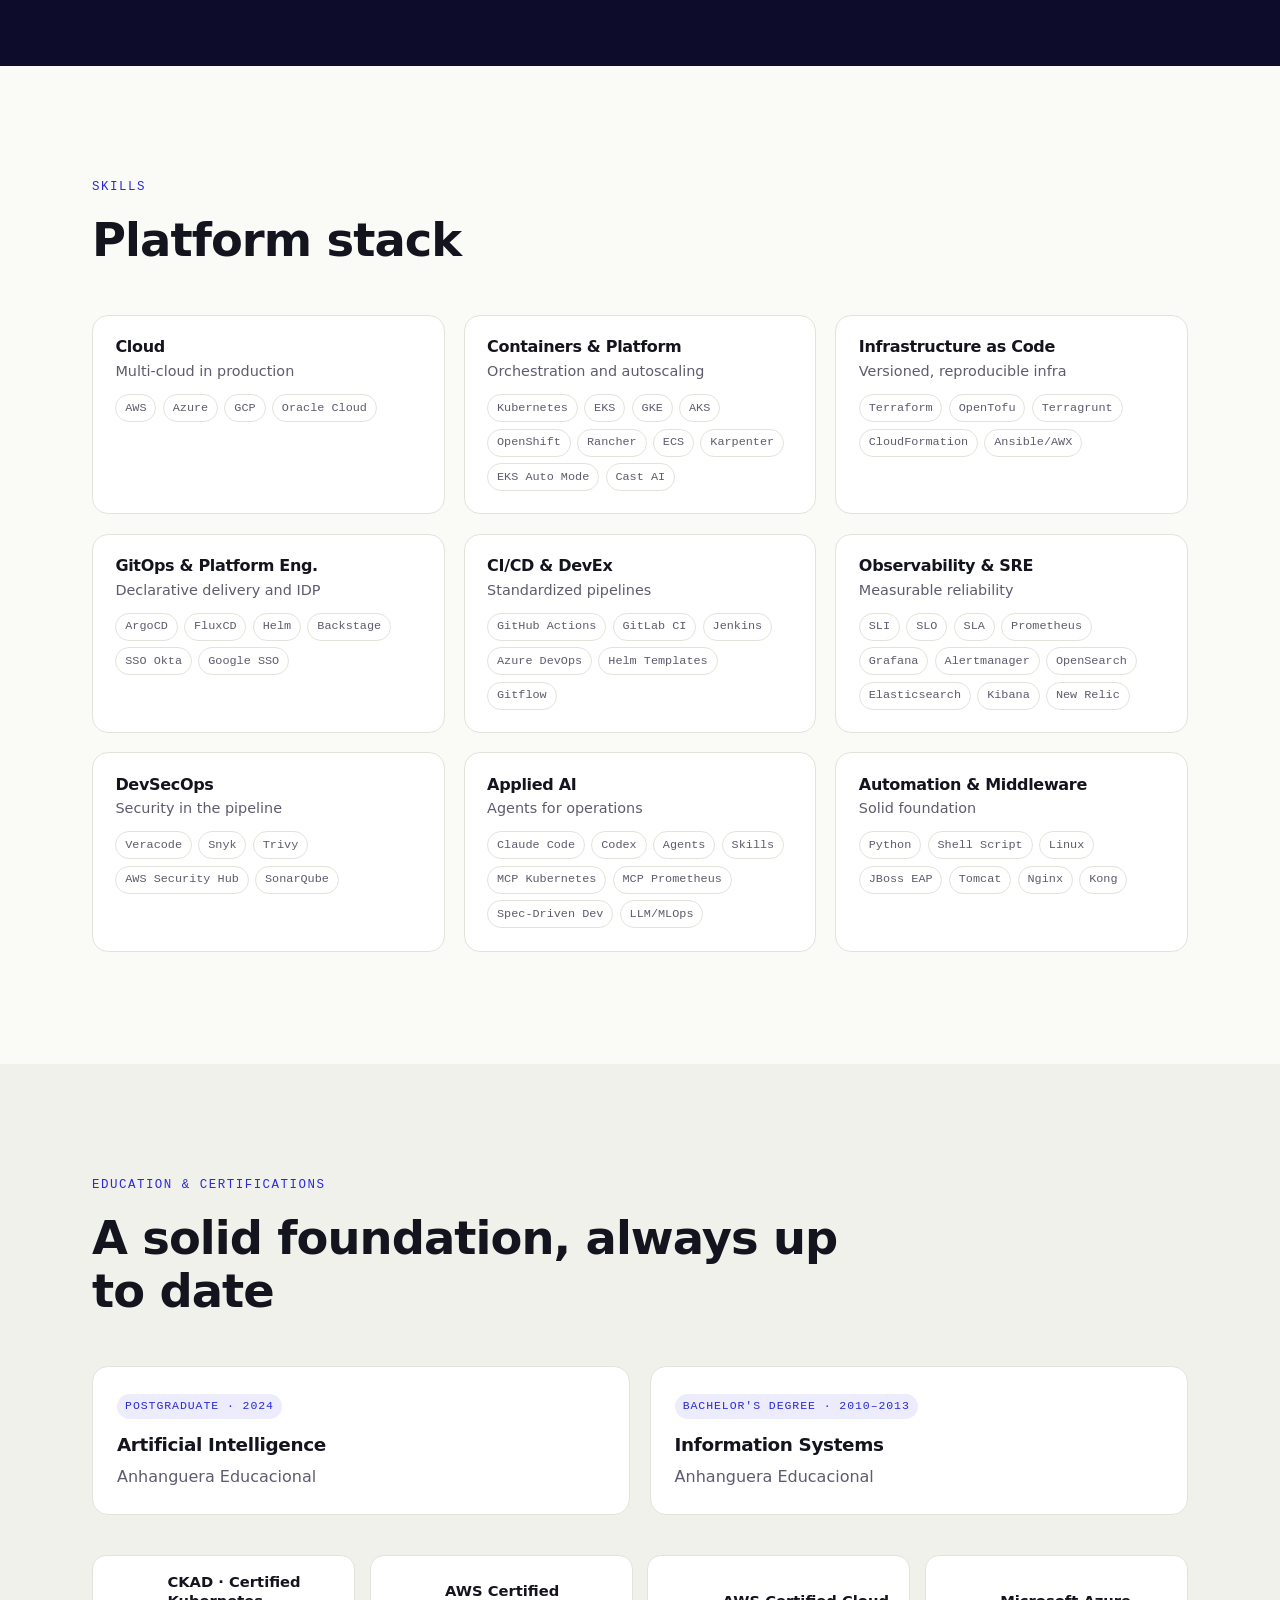
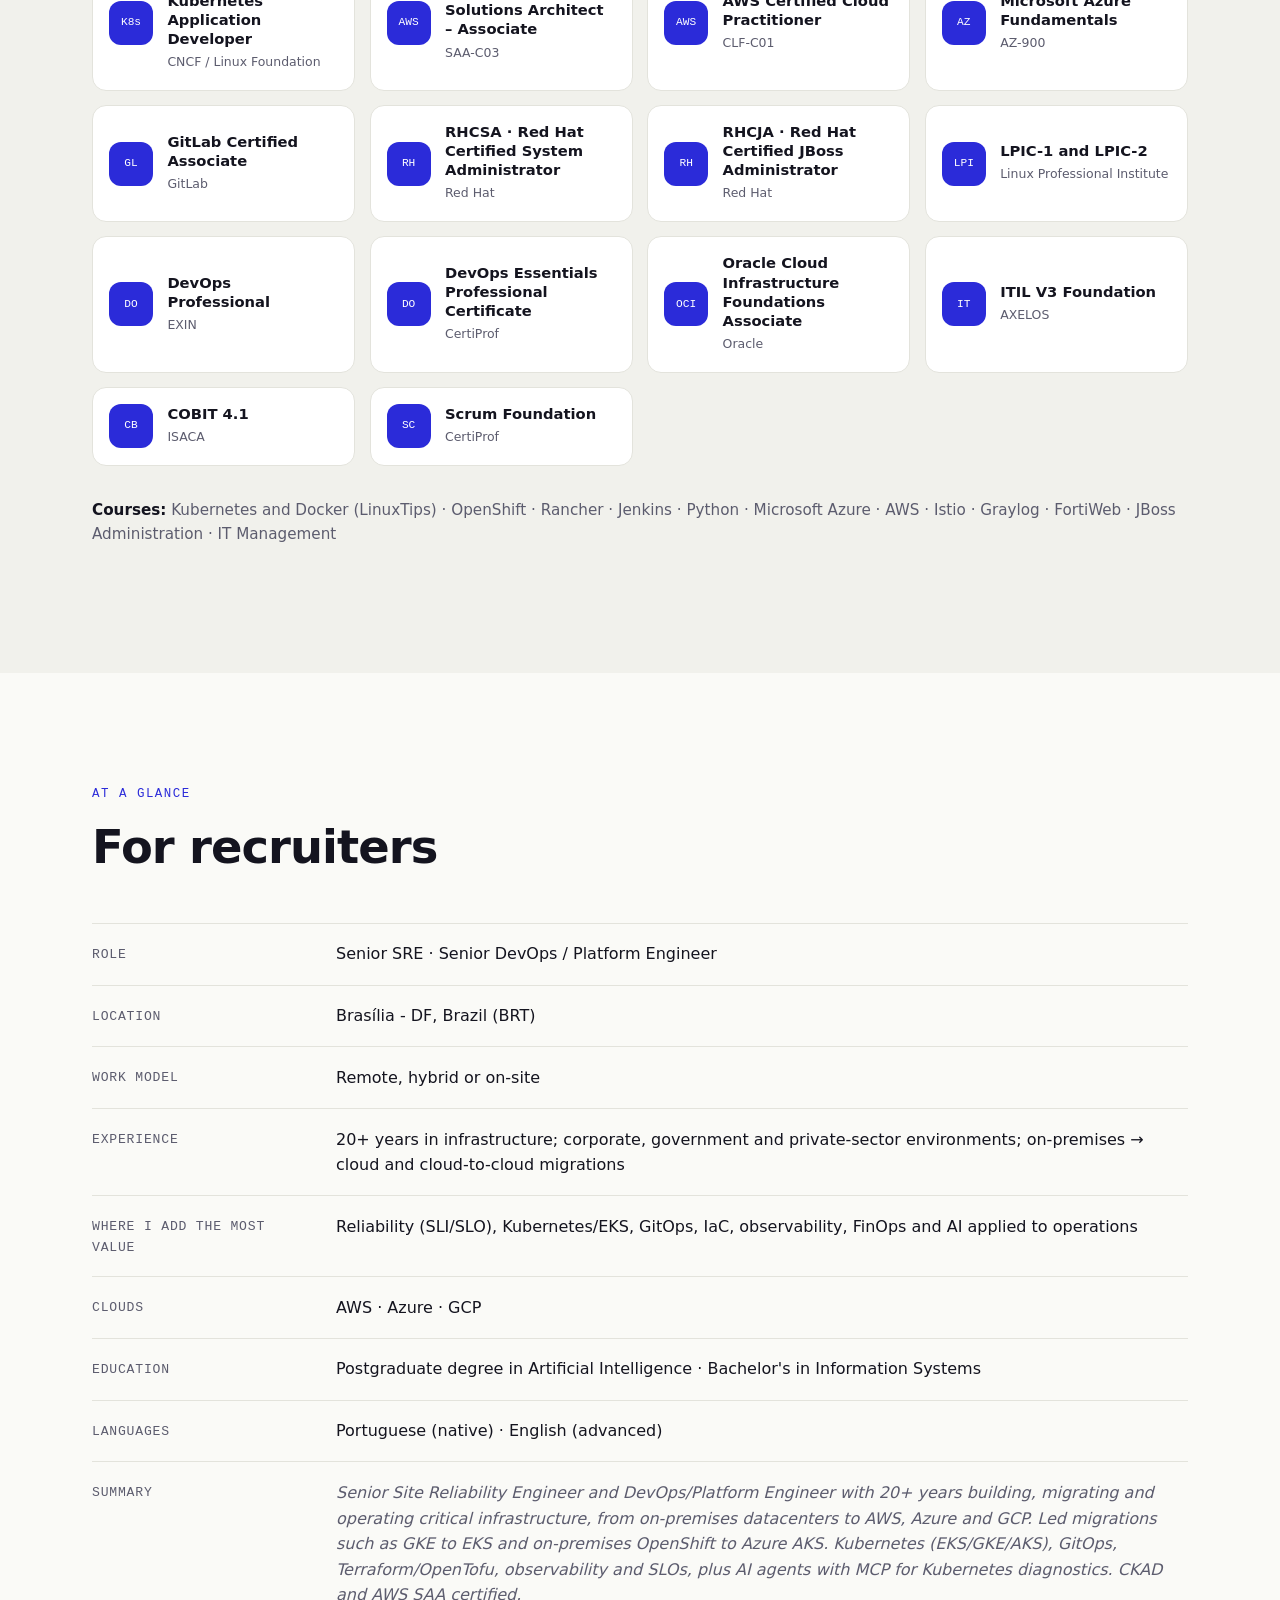
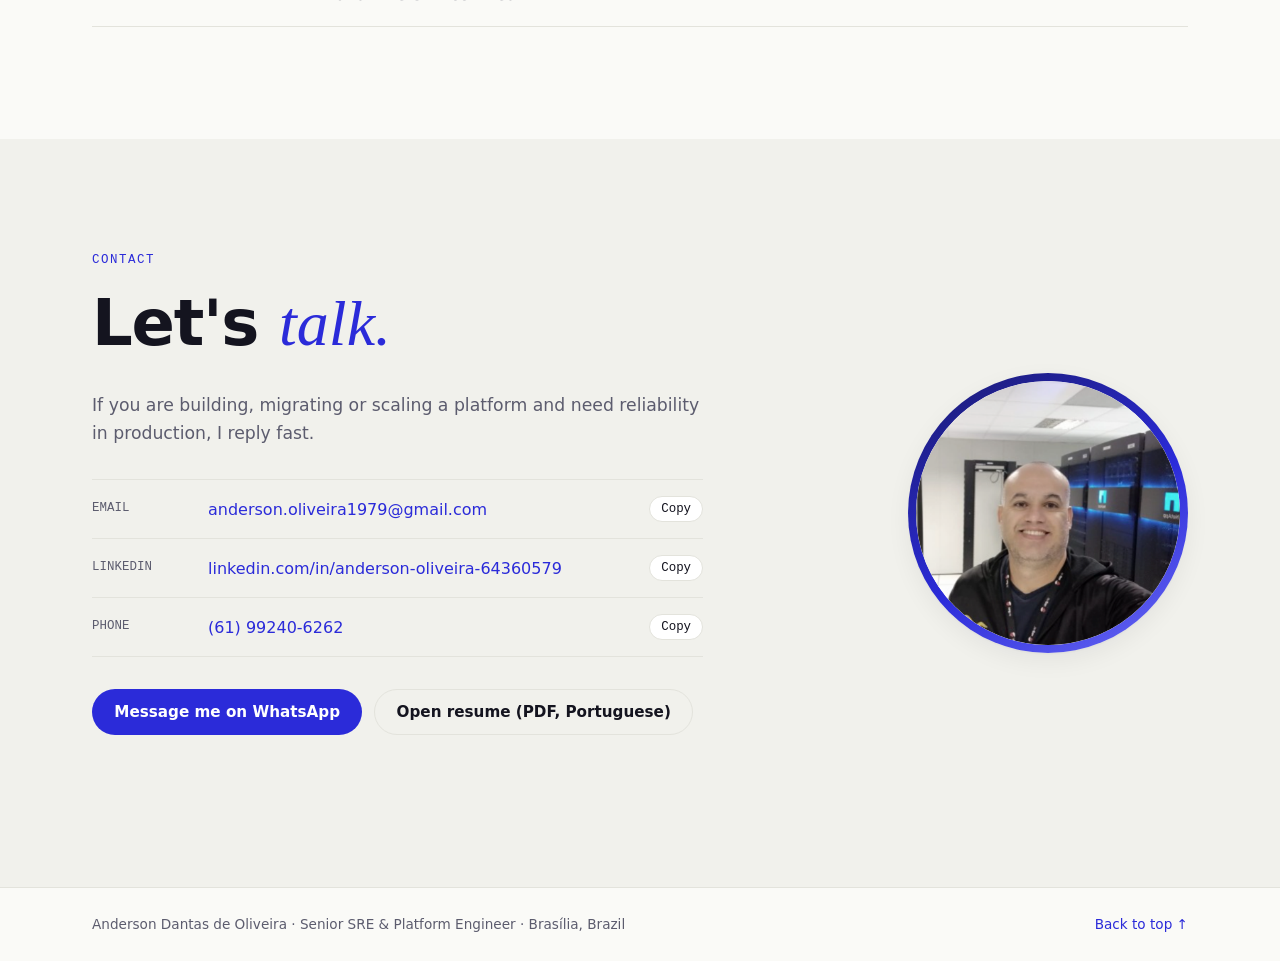
==== commit 32af5378: "change" ====
--- a/site/index.html
+++ b/site/index.html
@@ -11,7 +11,7 @@
   <meta property="og:description" content="Plataformas confiáveis em escala: Kubernetes, Cloud, GitOps, SRE e IA aplicada à operação.">
   <meta property="og:locale" content="pt_BR">
   <link rel="alternate" hreflang="pt-BR" href="https://cadconsultoria.net.br/">
-  <link rel="alternate" hreflang="en" href="https://cadconsultoria.net.br/?lang=en">
+  <!--<link rel="alternate" hreflang="en" href="https://cadconsultoria.net.br/?lang=en">-->
   <link rel="alternate" hreflang="es" href="https://cadconsultoria.net.br/?lang=es">
   <link rel="alternate" hreflang="x-default" href="https://cadconsultoria.net.br/">
   <link rel="preconnect" href="https://fonts.googleapis.com">
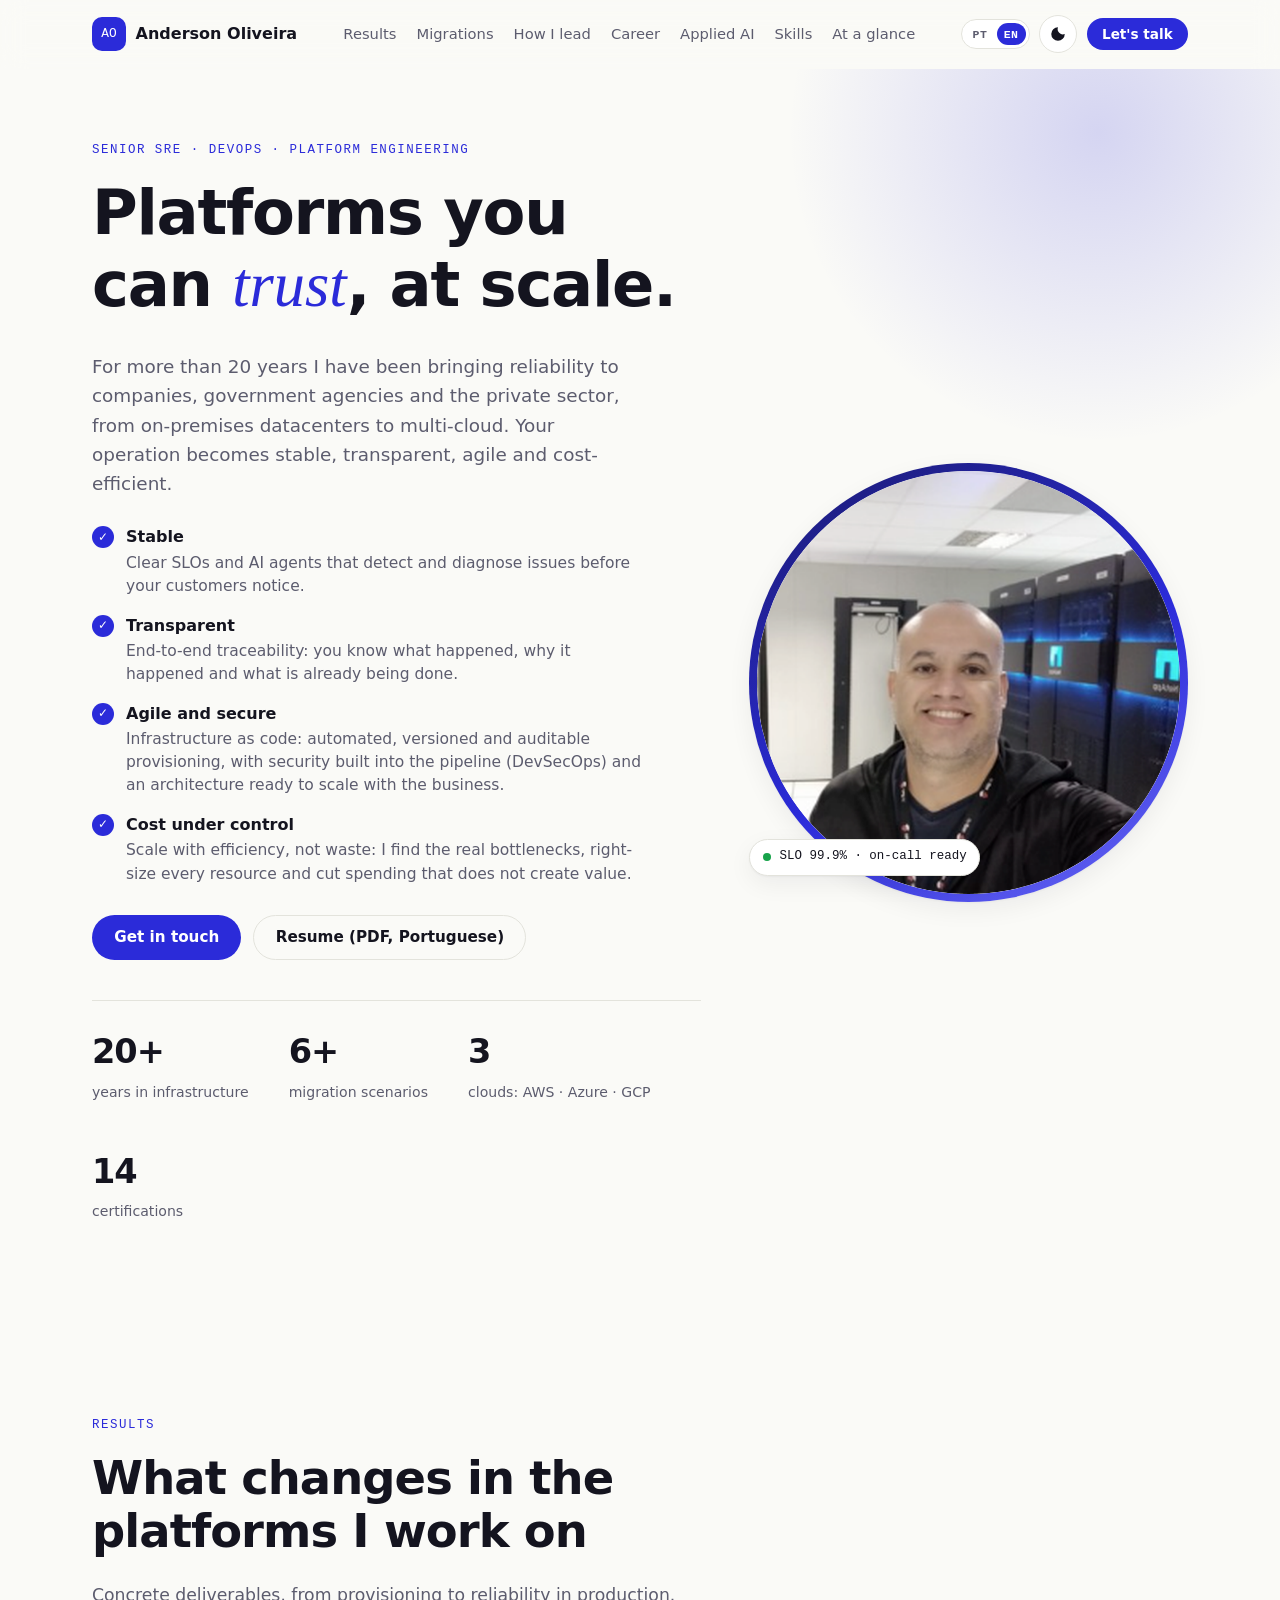
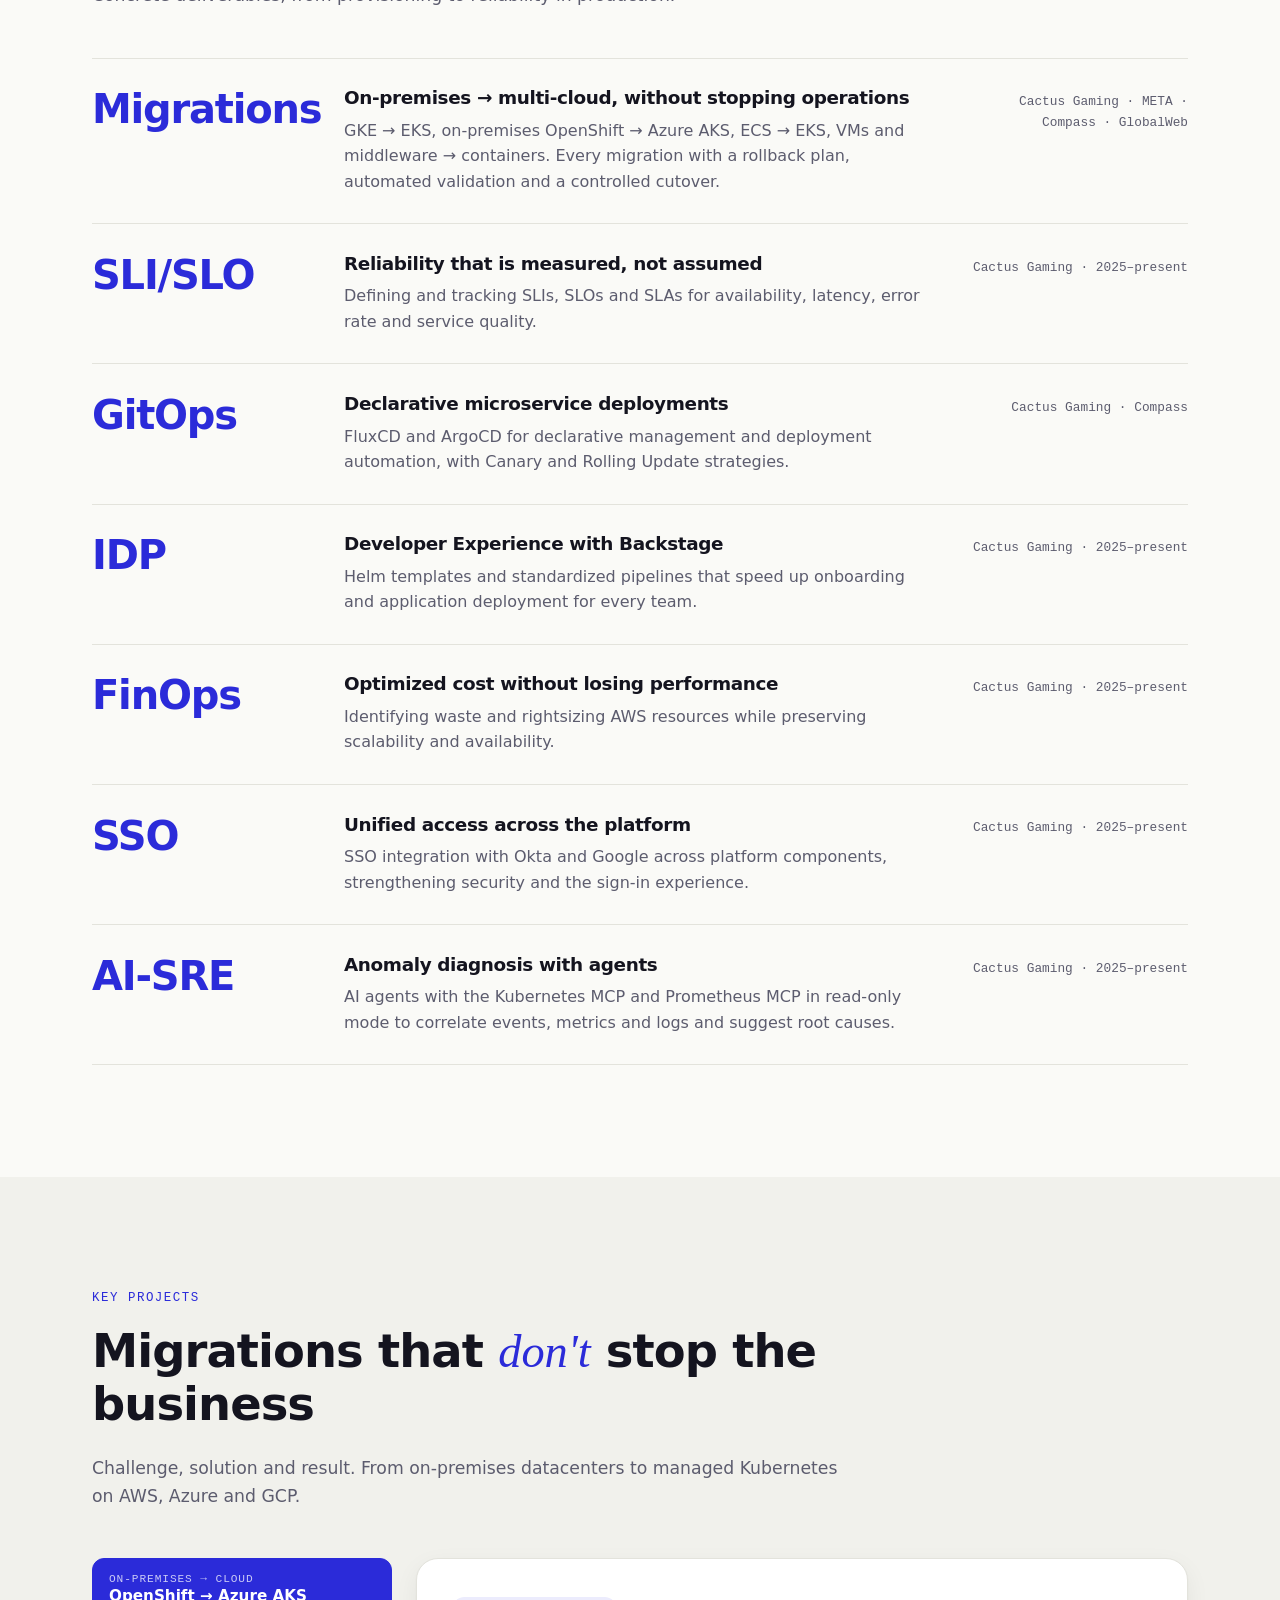
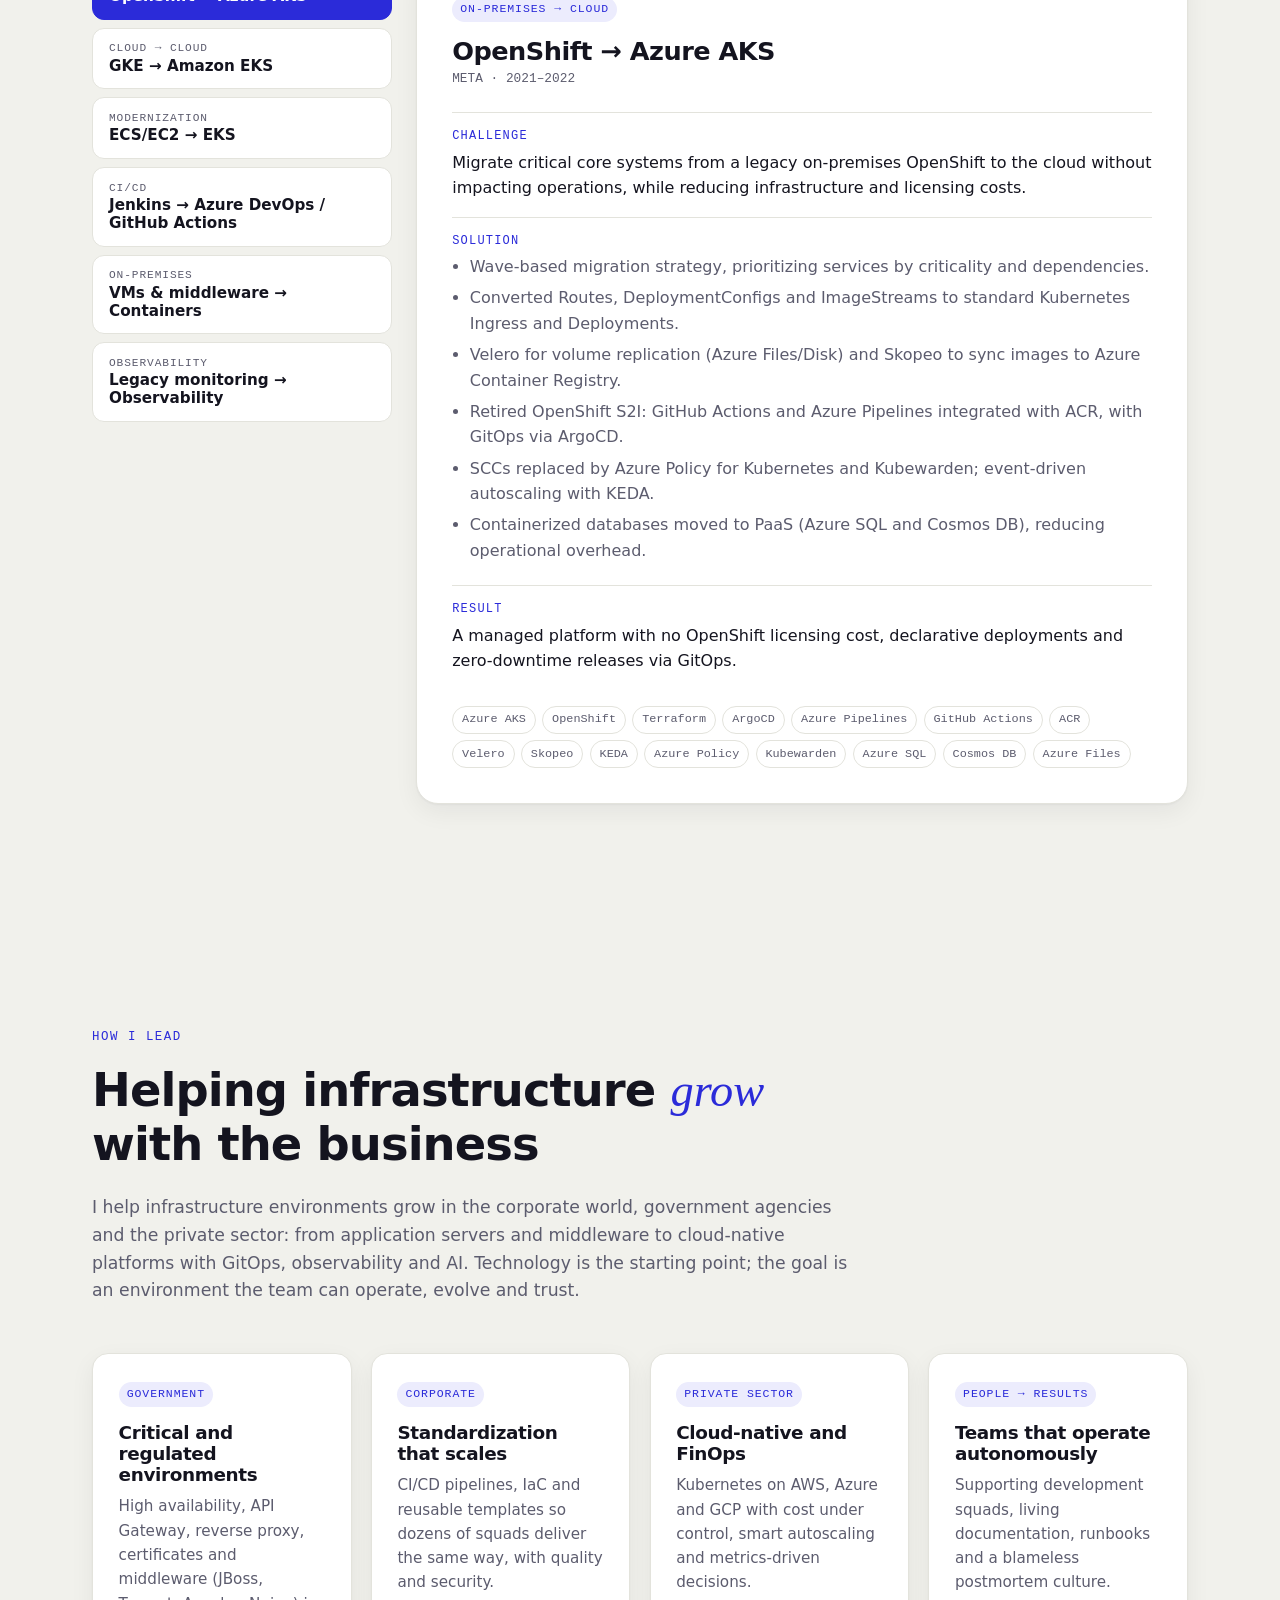
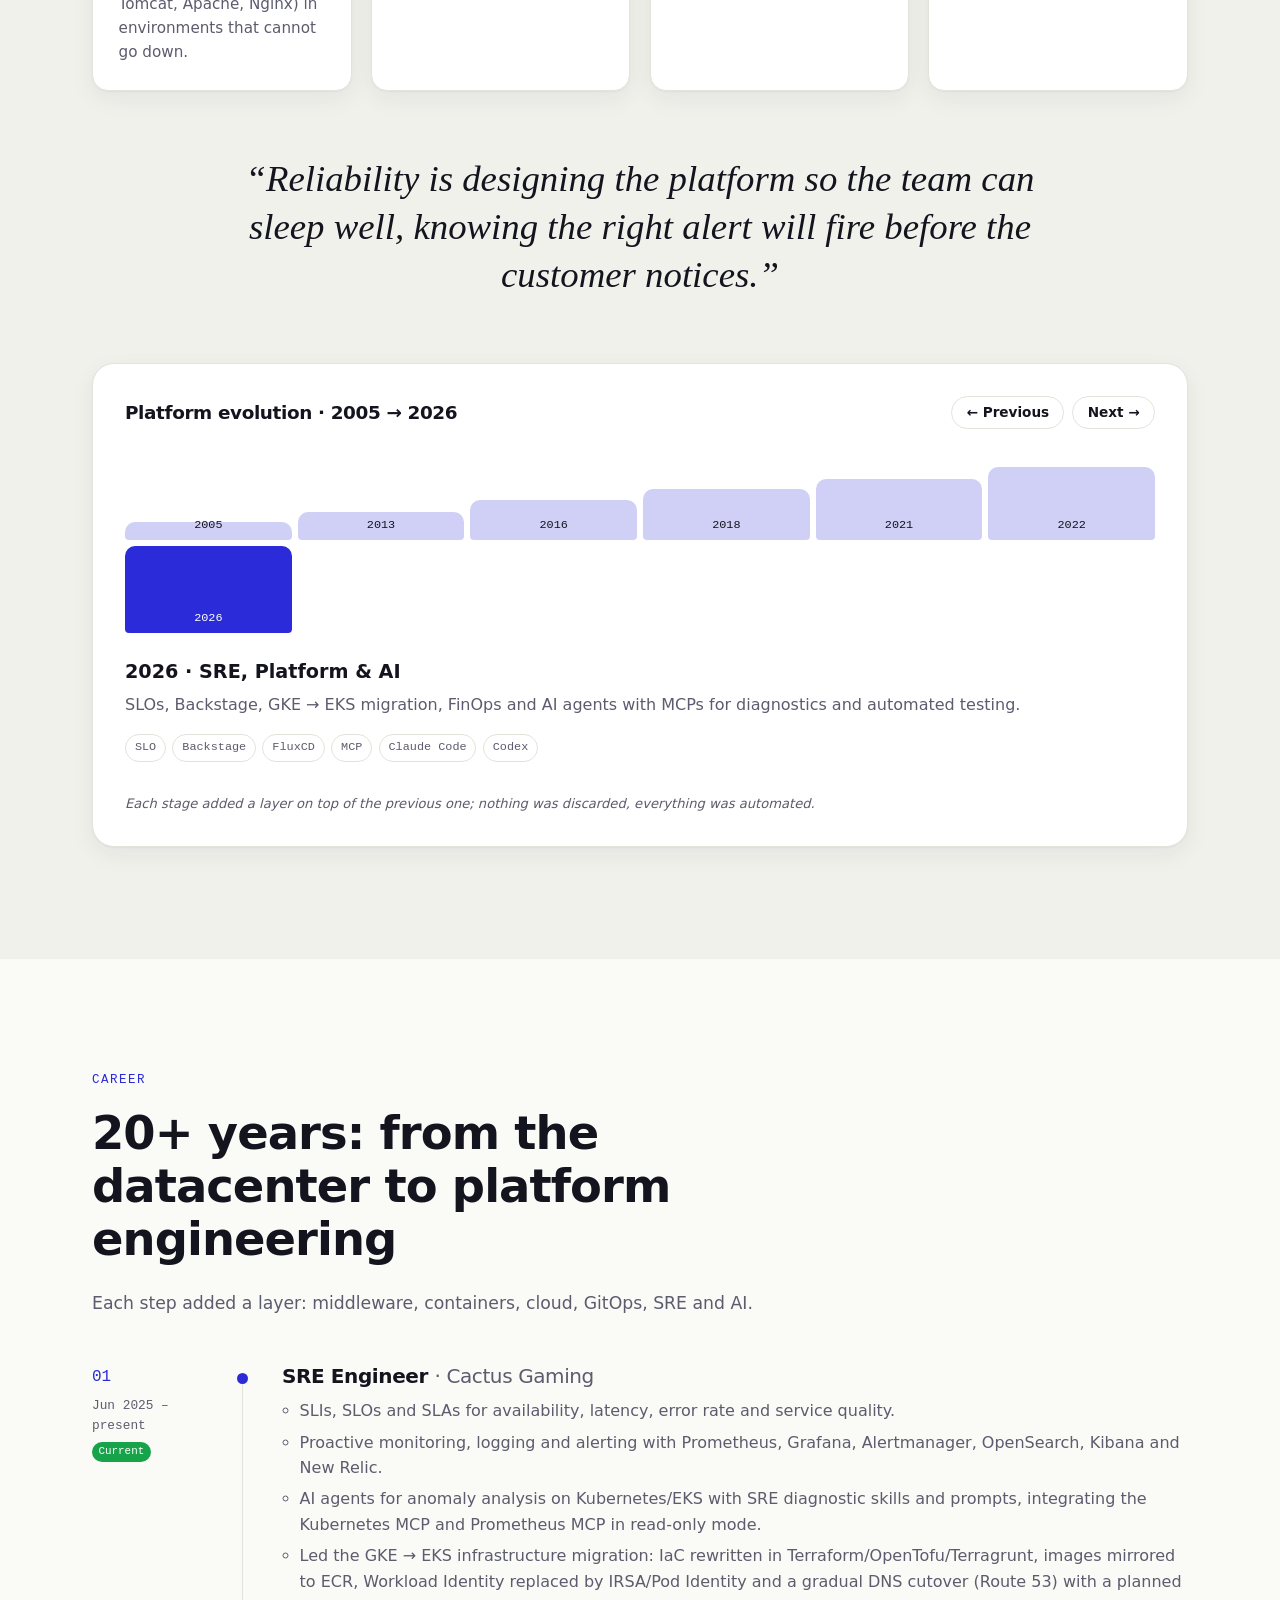
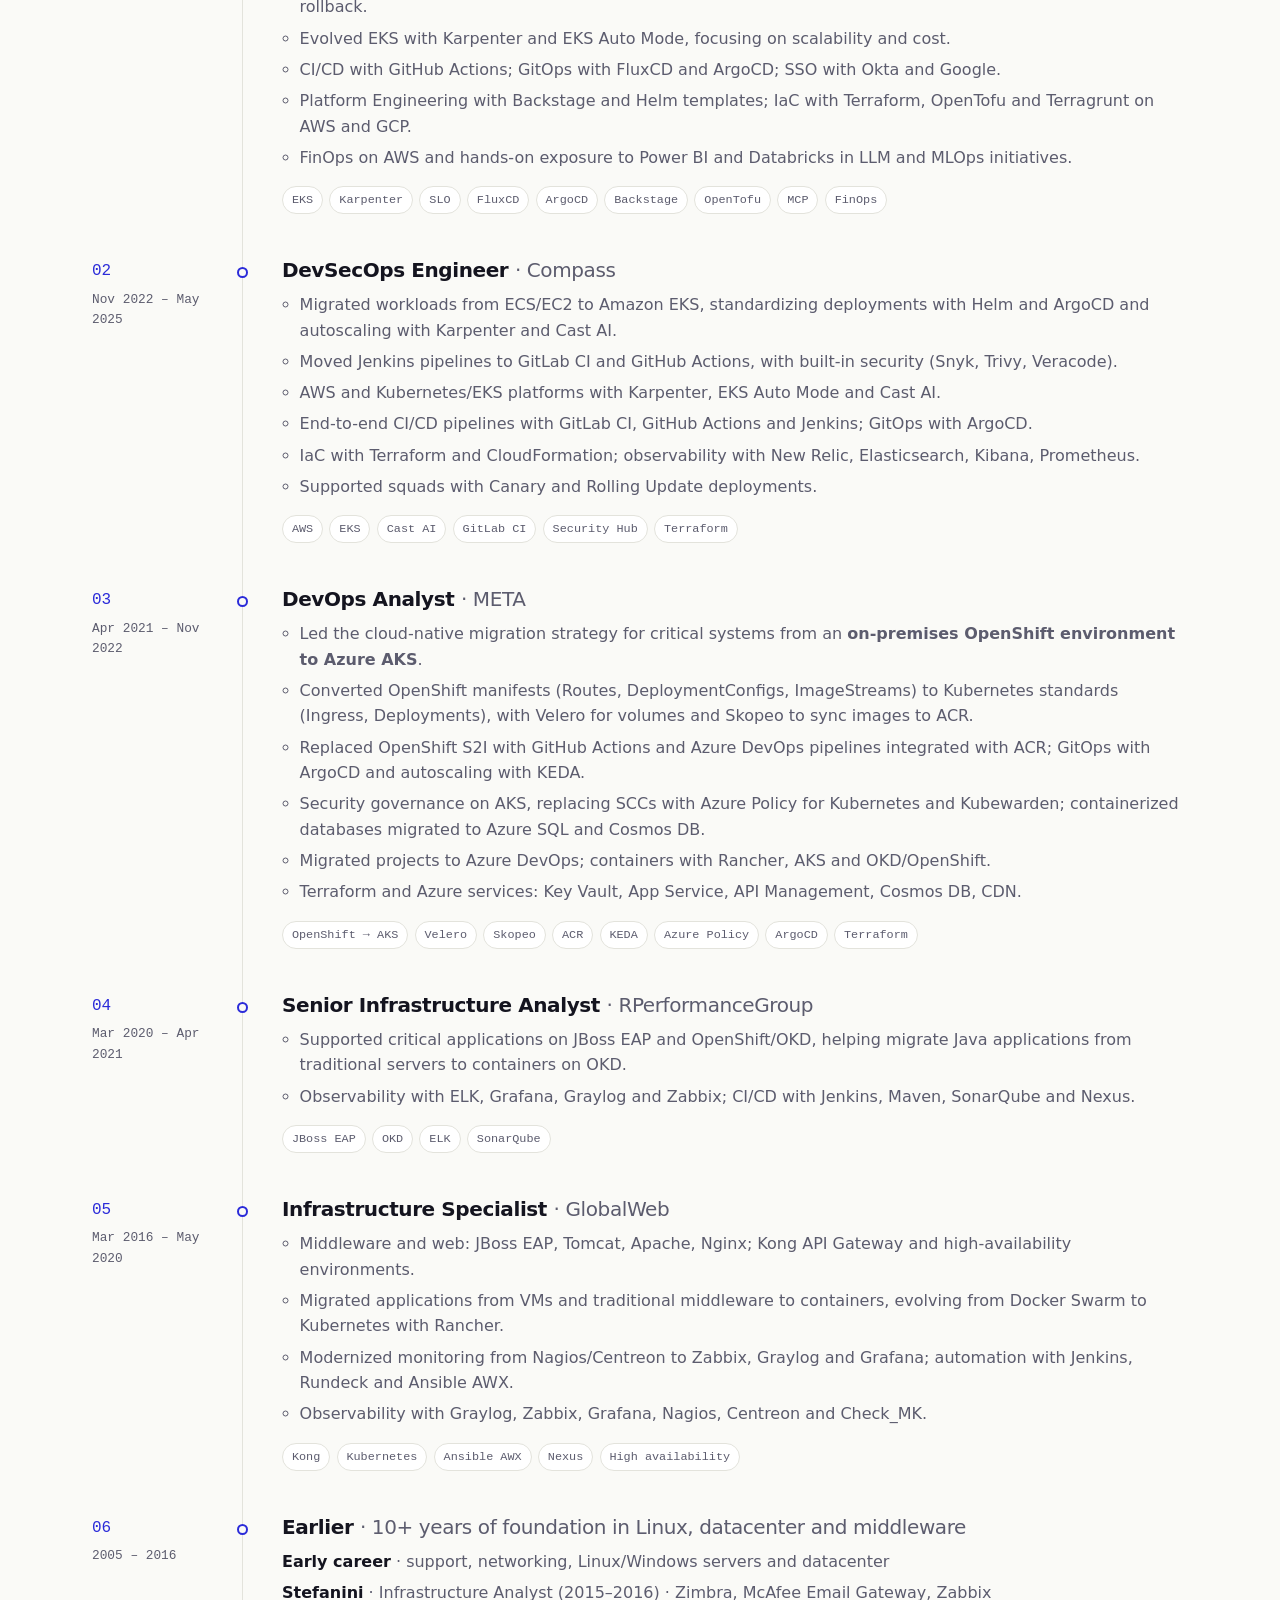
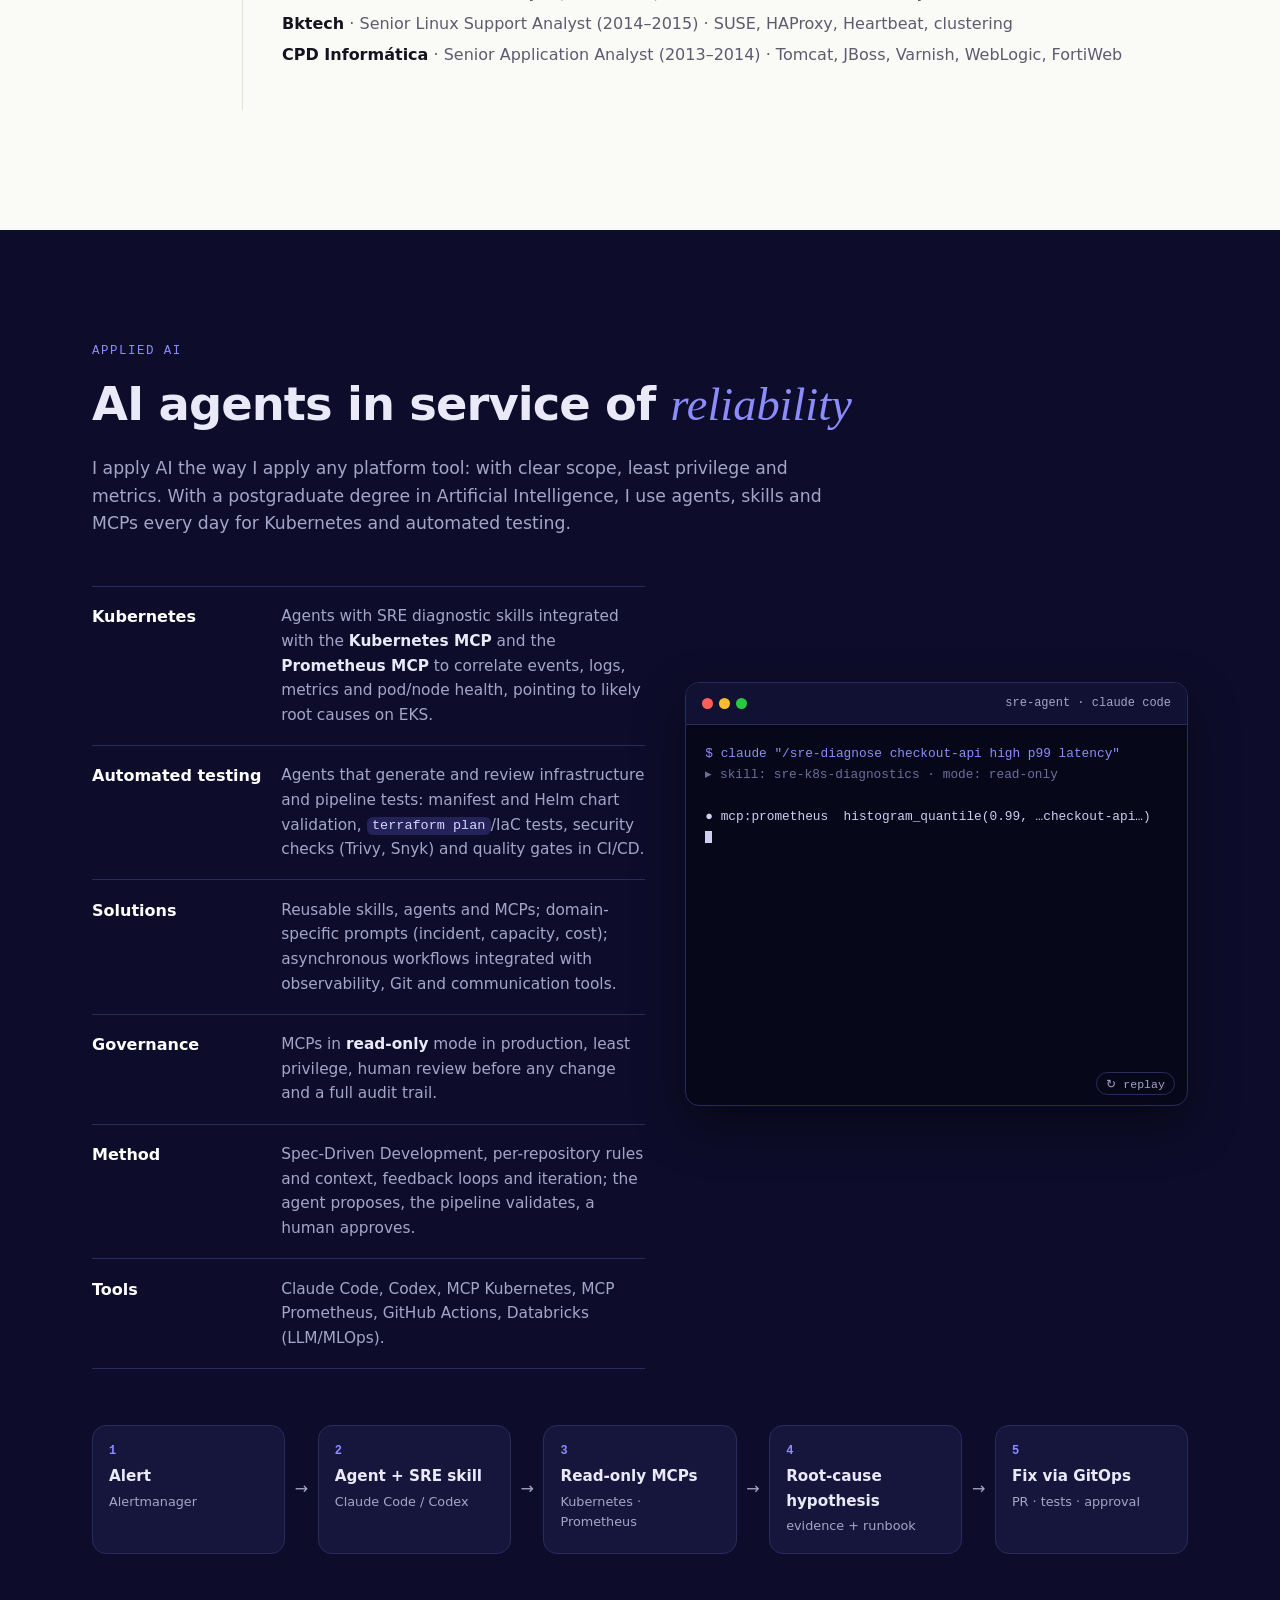
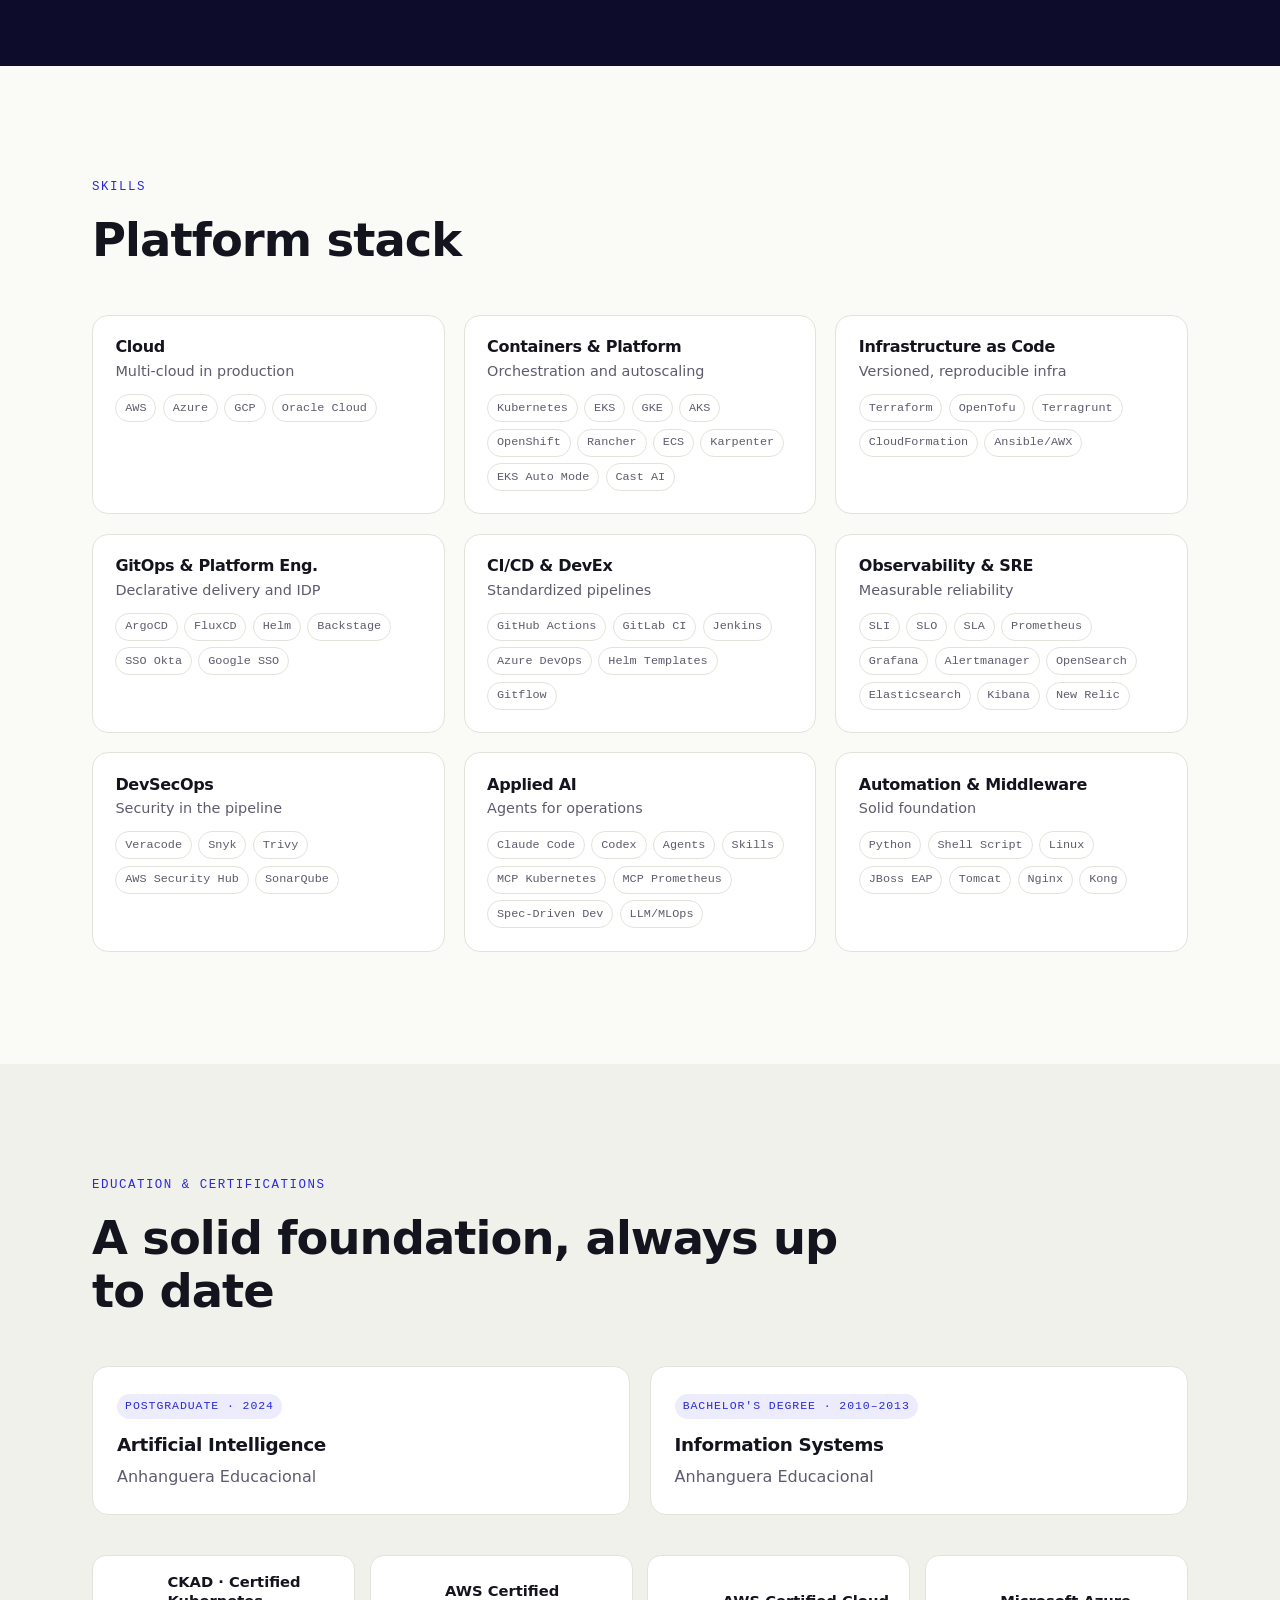
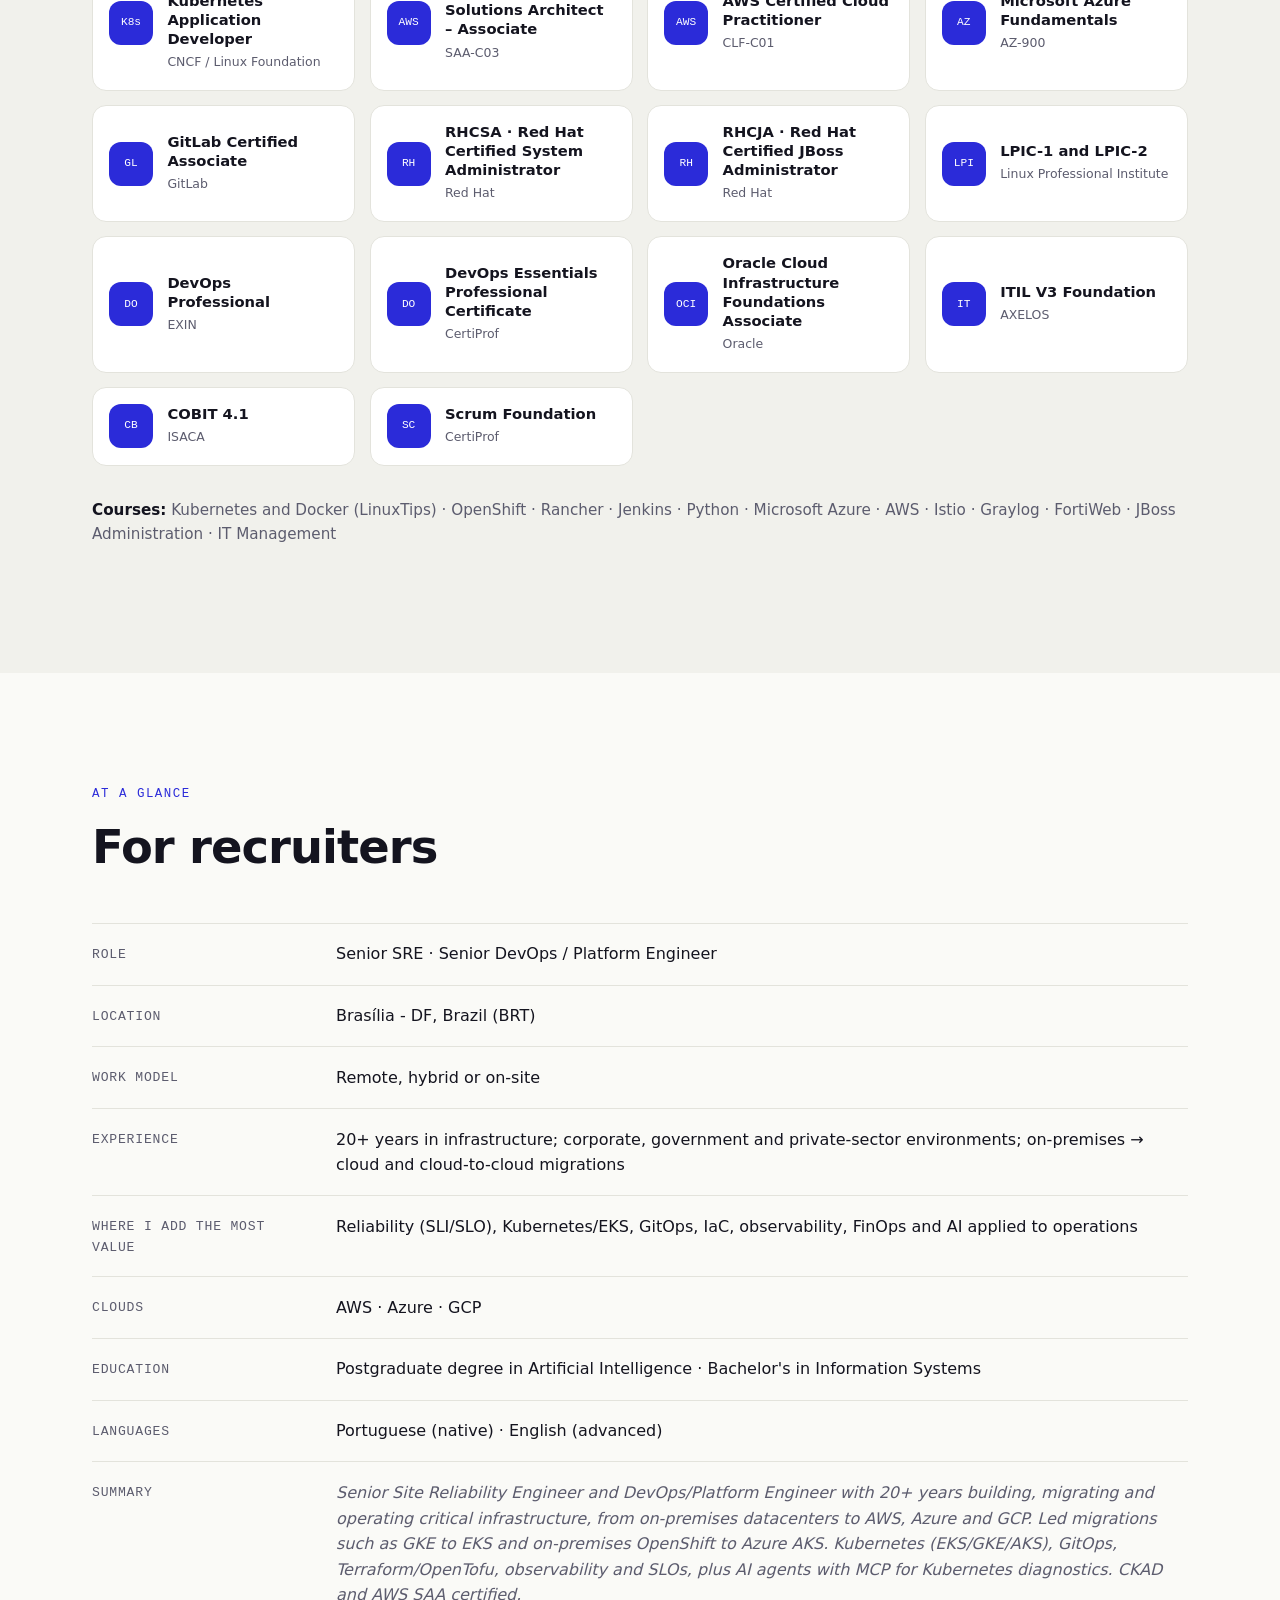
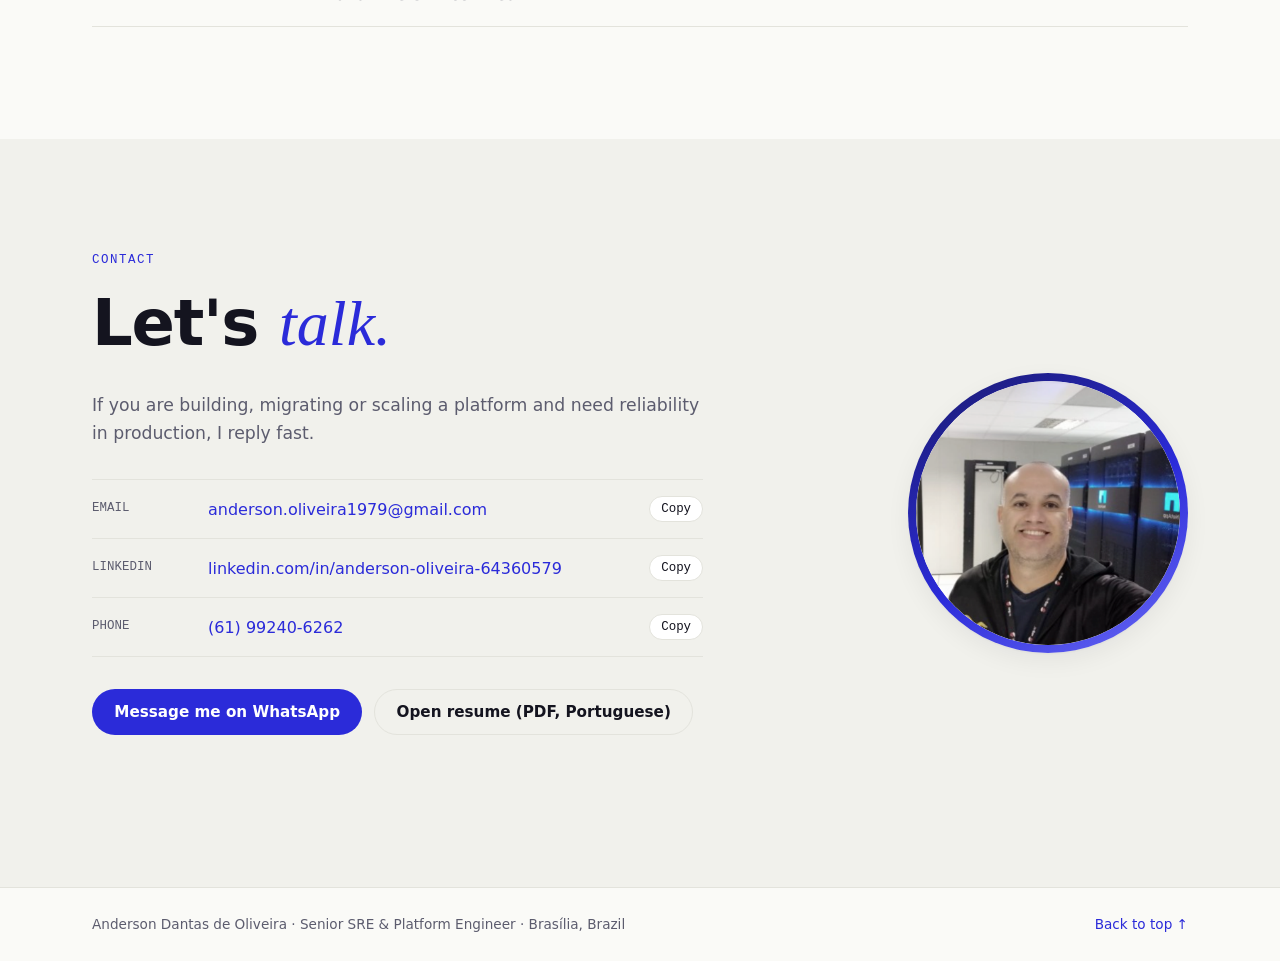
==== commit f170f07c: "change" ====
--- a/site/index.html
+++ b/site/index.html
@@ -11,8 +11,8 @@
   <meta property="og:description" content="Plataformas confiáveis em escala: Kubernetes, Cloud, GitOps, SRE e IA aplicada à operação.">
   <meta property="og:locale" content="pt_BR">
   <link rel="alternate" hreflang="pt-BR" href="https://cadconsultoria.net.br/">
-  <!--<link rel="alternate" hreflang="en" href="https://cadconsultoria.net.br/?lang=en">-->
-  <link rel="alternate" hreflang="es" href="https://cadconsultoria.net.br/?lang=es">
+  <link rel="alternate" hreflang="en" href="https://cadconsultoria.net.br/?lang=en">
+  <!--<link rel="alternate" hreflang="es" href="https://cadconsultoria.net.br/?lang=es">-->
   <link rel="alternate" hreflang="x-default" href="https://cadconsultoria.net.br/">
   <link rel="preconnect" href="https://fonts.googleapis.com">
   <link rel="preconnect" href="https://fonts.gstatic.com" crossorigin>
@@ -40,7 +40,7 @@
       <div class="lang" role="group" aria-label="Idioma">
         <button type="button" data-lang="pt" aria-pressed="true" title="Português">PT</button>
         <button type="button" data-lang="en" aria-pressed="false" title="English">EN</button>
-        <button type="button" data-lang="es" aria-pressed="false" title="Español">ES</button>
+        <!--<button type="button" data-lang="es" aria-pressed="false" title="Español">ES</button>-->
       </div>
       <button class="icon-btn" id="themeToggle" aria-label="Alternar tema claro/escuro">
         <svg viewBox="0 0 24 24" width="18" height="18" aria-hidden="true"><path fill="currentColor" d="M12 3a9 9 0 1 0 9 9 7 7 0 0 1-9-9z"/></svg>
